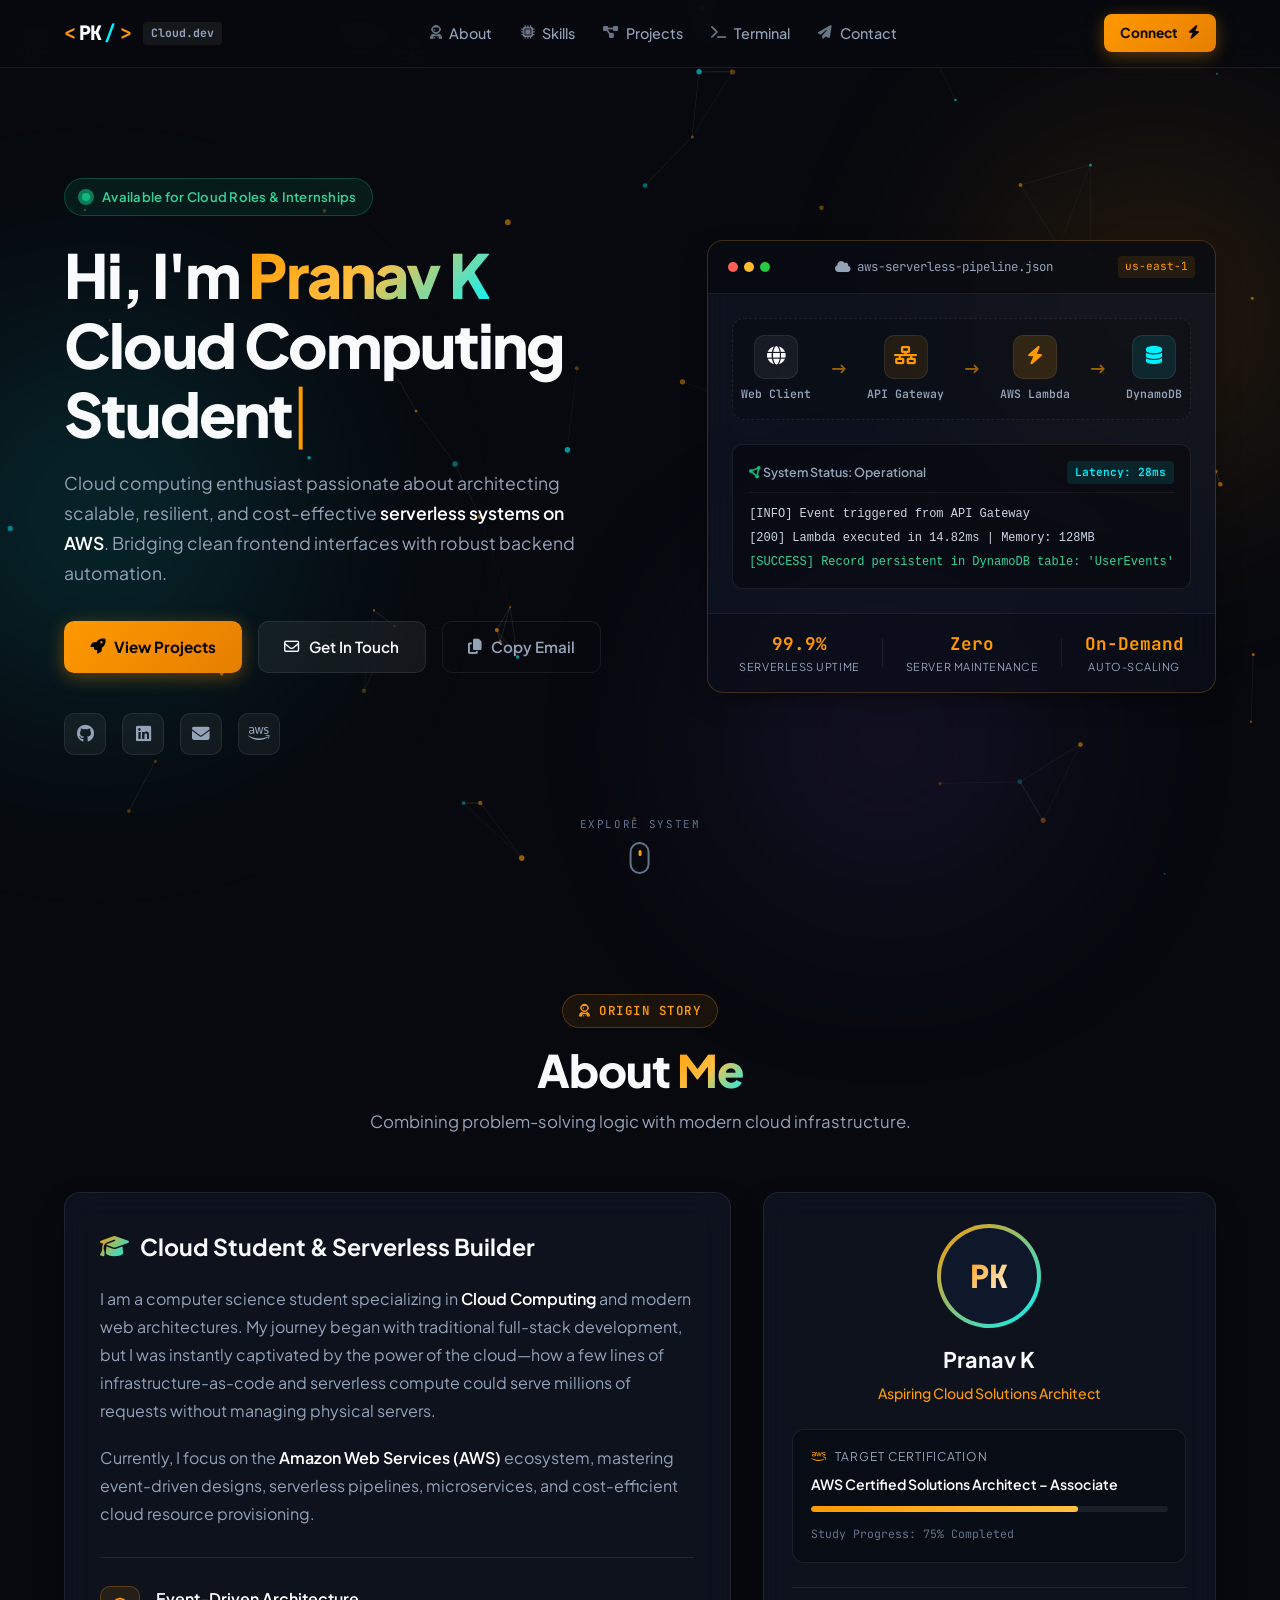
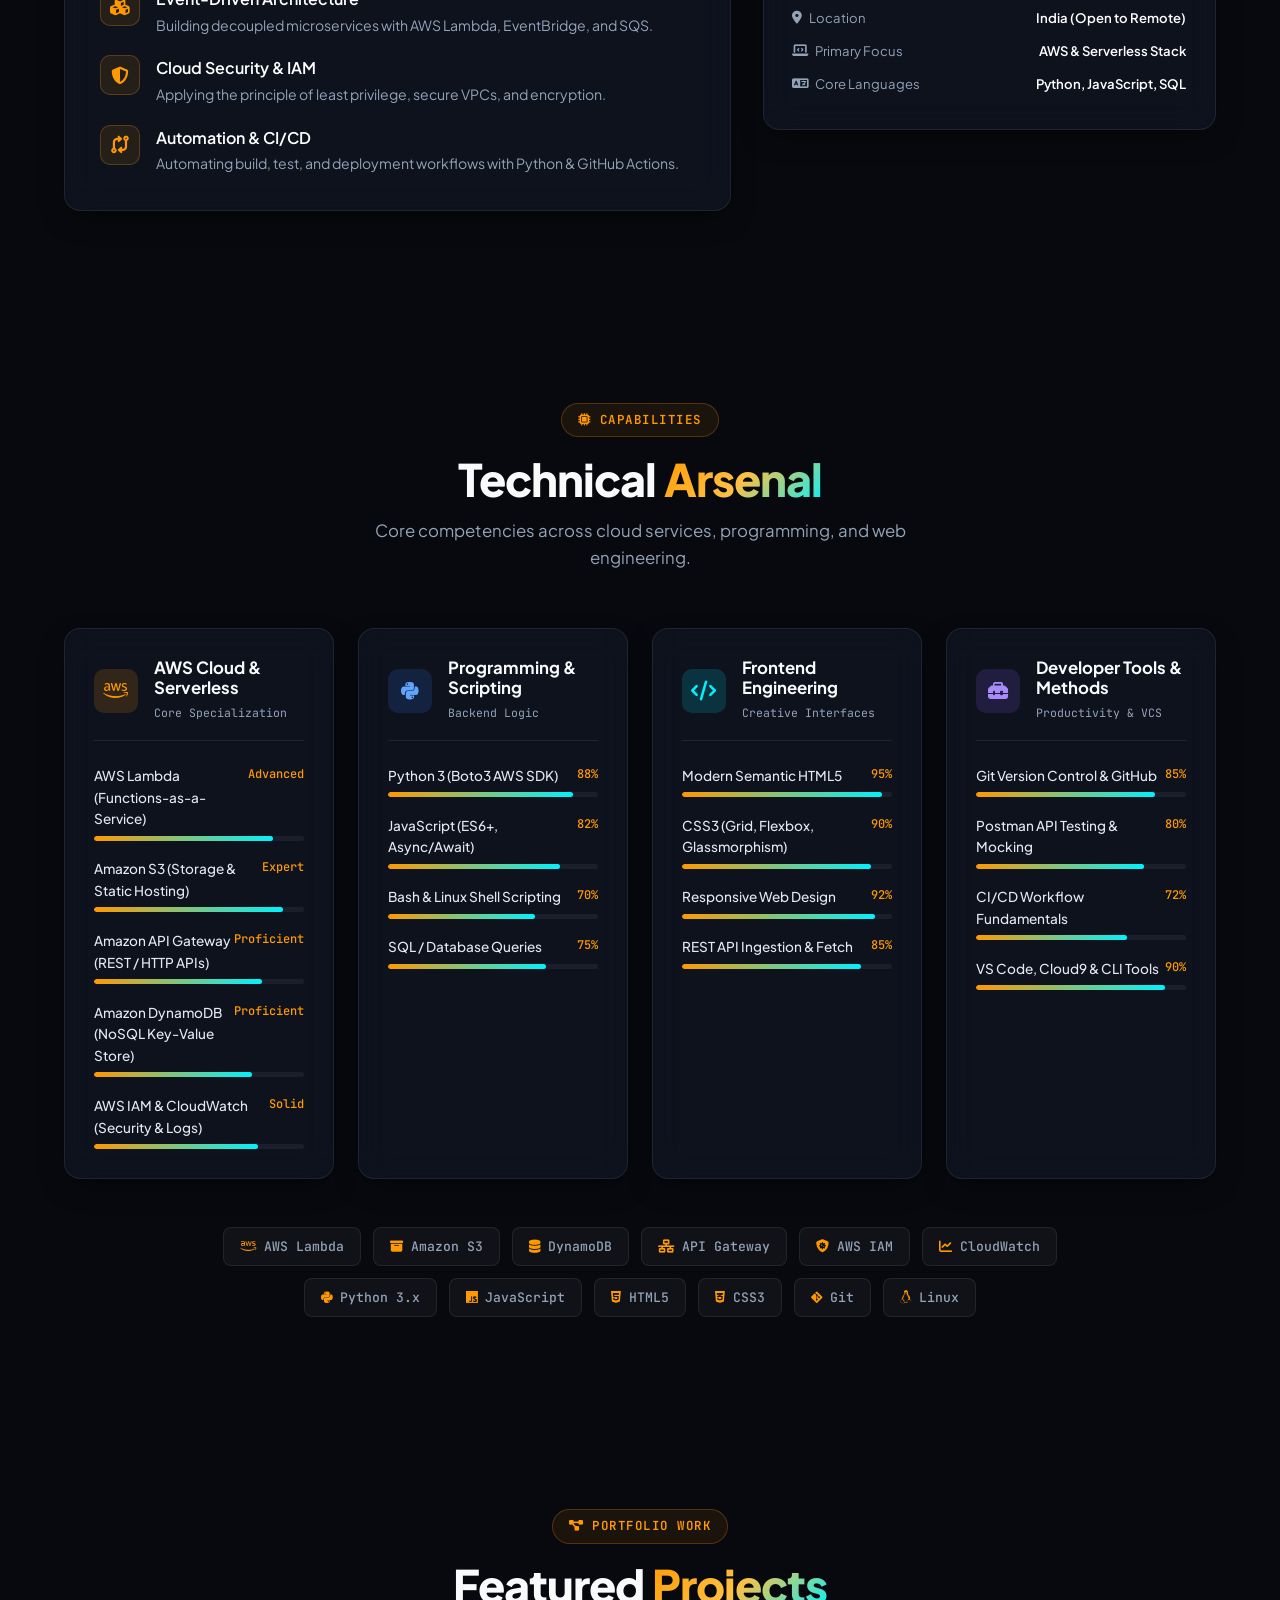
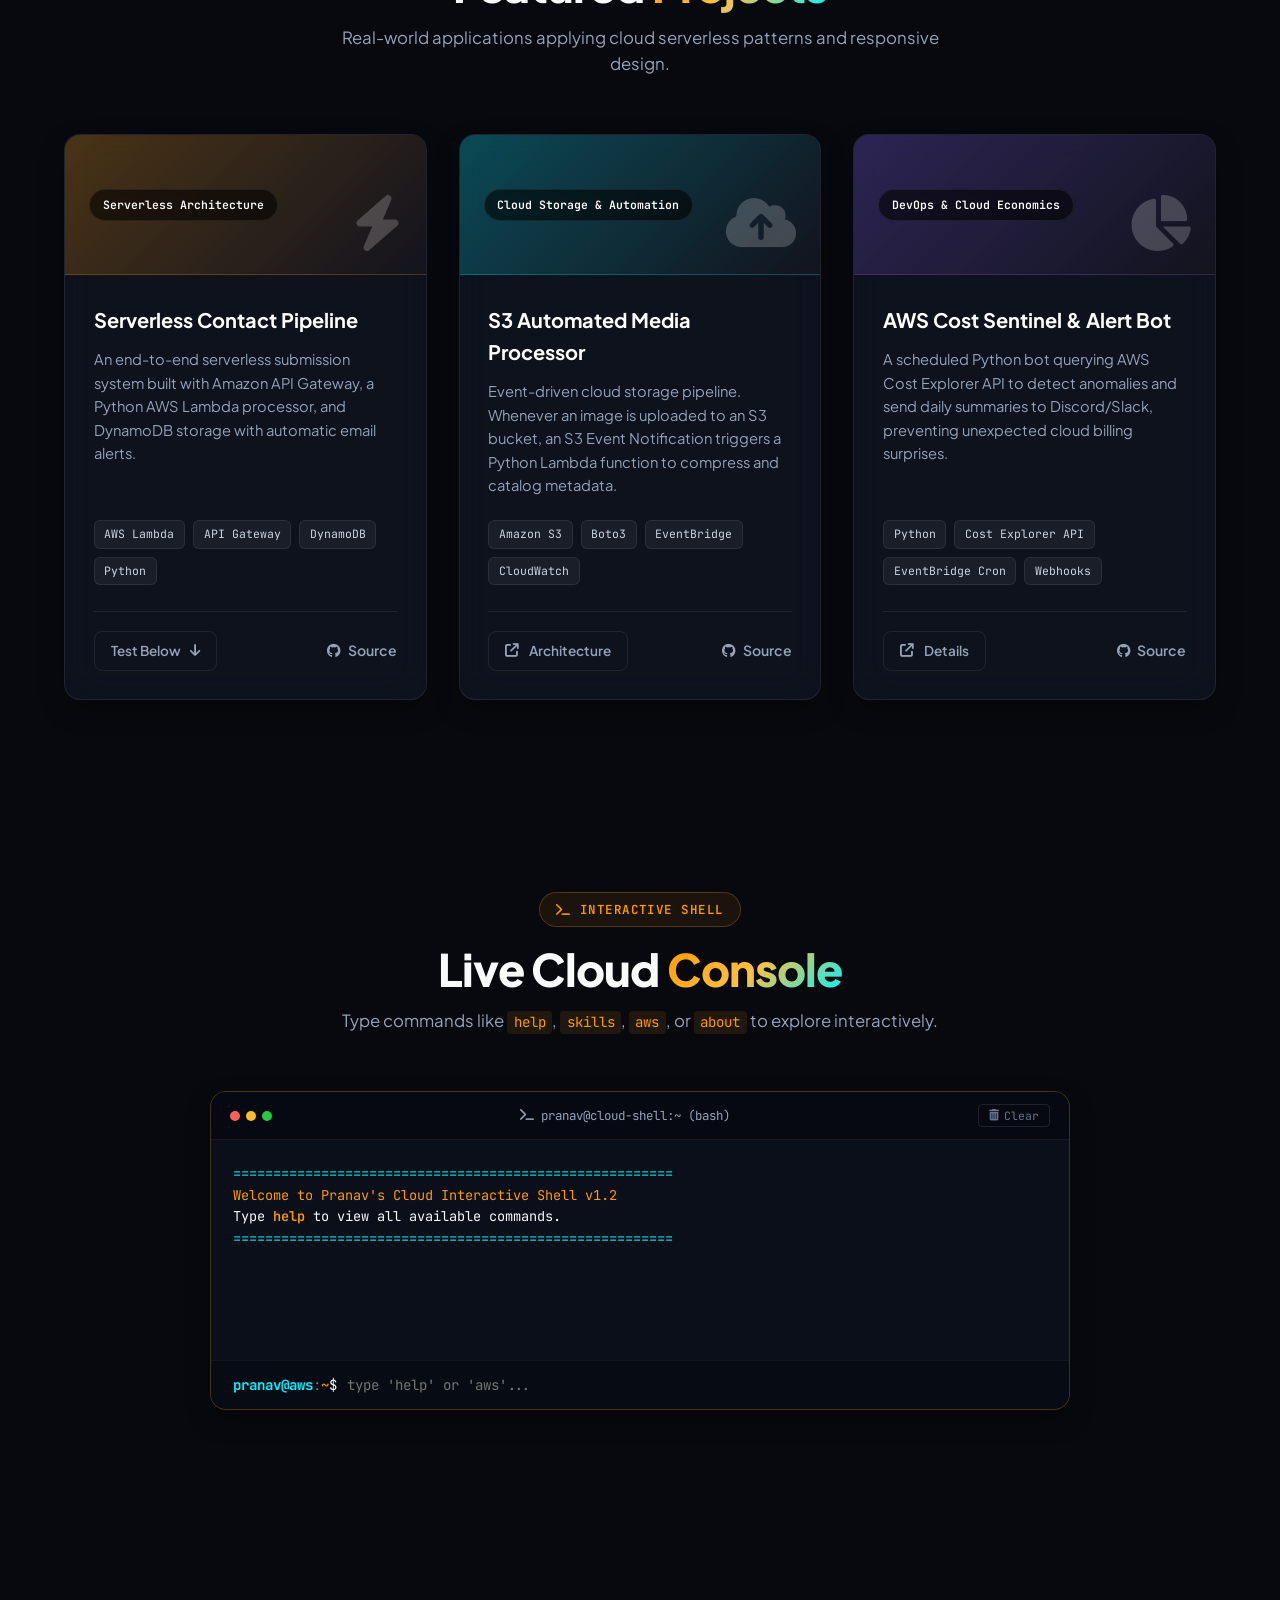
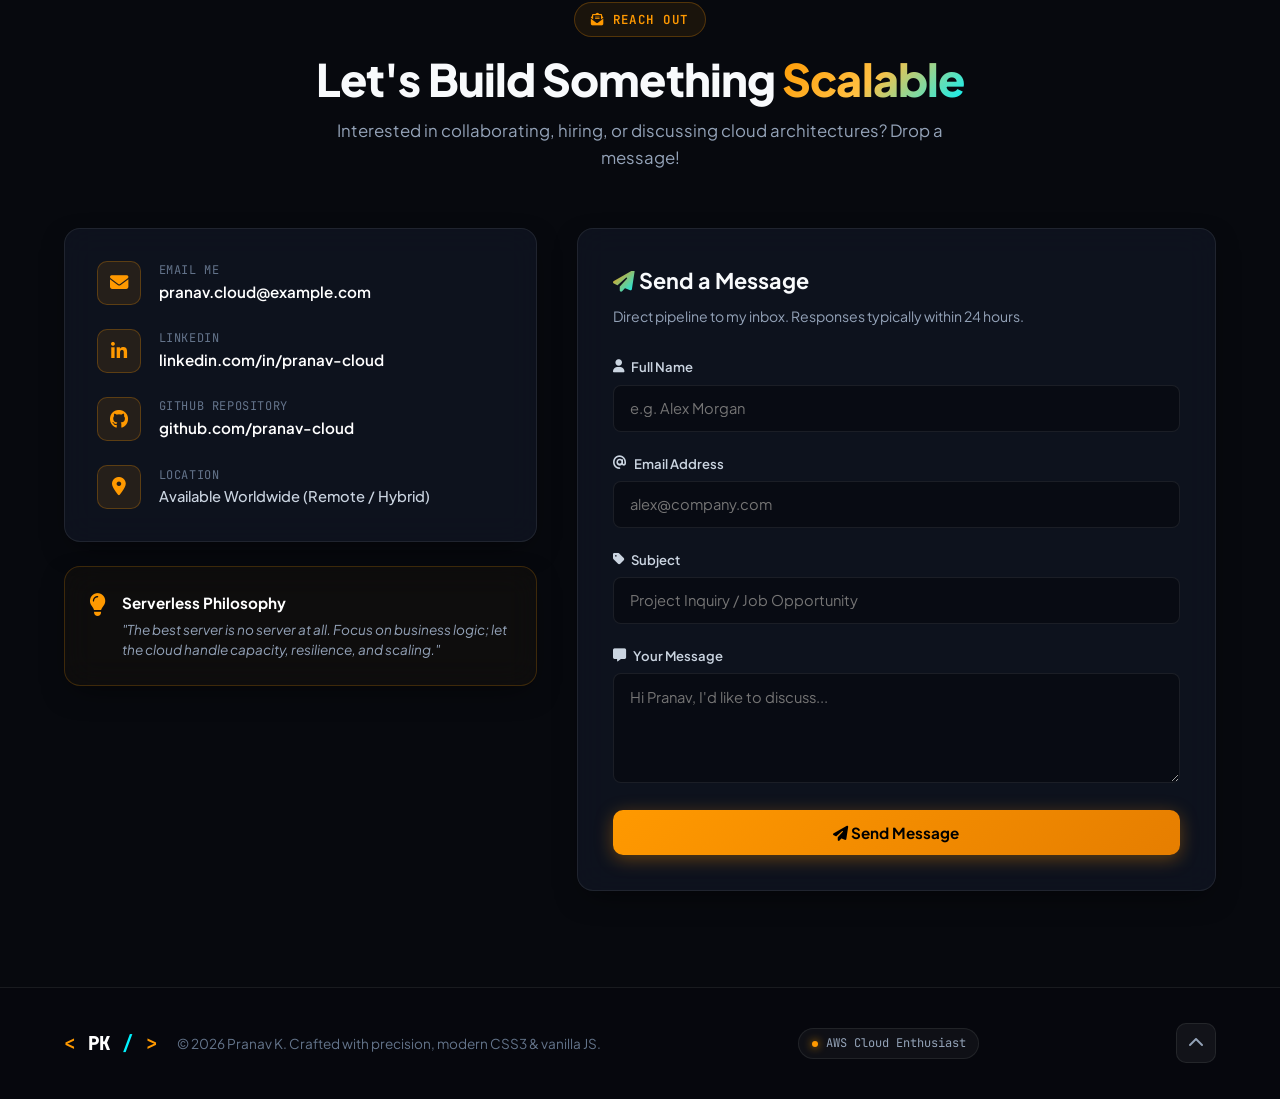
==== index.html @ 1cd4355e "Add initial portfolio frontend" ====
<!DOCTYPE html>
<html lang="en">
<head>
  <meta charset="UTF-8">
  <meta name="viewport" content="width=device-width, initial-scale=1.0">
  <title>Pranav K | Cloud & Serverless Portfolio</title>
  <meta name="description" content="Portfolio of Pranav K - Cloud Computing Student, AWS Learner, and Serverless Developer.">
  
  <!-- Google Fonts -->
  <link rel="preconnect" href="https://fonts.googleapis.com">
  <link rel="preconnect" href="https://fonts.gstatic.com" crossorigin>
  <link href="https://fonts.googleapis.com/css2?family=Plus+Jakarta+Sans:wght@300;400;500;600;700;800&family=JetBrains+Mono:wght@400;500;700&display=swap" rel="stylesheet">
  
  <!-- Font Awesome / Icons -->
  <link rel="stylesheet" href="https://cdnjs.cloudflare.com/ajax/libs/font-awesome/6.5.1/css/all.min.css">
  
  <!-- Custom Stylesheet -->
  <link rel="stylesheet" href="style.css">
</head>
<body>
  <!-- Interactive Particle / Cloud Mesh Canvas -->
  <canvas id="bg-canvas"></canvas>

  <!-- Ambient Glow Background Blobs -->
  <div class="glow-orb orb-1"></div>
  <div class="glow-orb orb-2"></div>
  <div class="glow-orb orb-3"></div>

  <!-- Navigation Bar -->
  <nav class="navbar" id="navbar">
    <div class="nav-container">
      <a href="#home" class="nav-brand">
        <span class="brand-bracket">&lt;</span>
        <span class="brand-name">PK</span>
        <span class="brand-slash">/</span>
        <span class="brand-bracket">&gt;</span>
        <span class="brand-role">Cloud.dev</span>
      </a>

      <div class="nav-menu" id="navMenu">
        <a href="#about" class="nav-link"><i class="fa-solid fa-user-astronaut"></i> About</a>
        <a href="#skills" class="nav-link"><i class="fa-solid fa-microchip"></i> Skills</a>
        <a href="#projects" class="nav-link"><i class="fa-solid fa-diagram-project"></i> Projects</a>
        <a href="#terminal" class="nav-link"><i class="fa-solid fa-terminal"></i> Terminal</a>
        <a href="#contact" class="nav-link"><i class="fa-solid fa-paper-plane"></i> Contact</a>
      </div>

      <div class="nav-actions">
        <a href="#contact" class="btn btn-primary btn-sm">
          <span>Connect</span>
          <i class="fa-solid fa-bolt"></i>
        </a>
        <button class="nav-toggle" id="navToggle" aria-label="Toggle navigation">
          <span></span>
          <span></span>
          <span></span>
        </button>
      </div>
    </div>
  </nav>

  <!-- Main Content Wrapper -->
  <main>
    <!-- HERO SECTION -->
    <section class="hero-section" id="home">
      <div class="container hero-container">
        <div class="hero-content">
          <!-- Availability Badge -->
          <div class="badge-pill">
            <span class="beacon">
              <span class="beacon-wave"></span>
              <span class="beacon-core"></span>
            </span>
            <span class="badge-text">Available for Cloud Roles &amp; Internships</span>
          </div>

          <!-- Headline -->
          <h1 class="hero-title">
            Hi, I'm <span class="text-gradient">Pranav K</span><br>
            <span class="typing-text" id="typingText"></span><span class="cursor">|</span>
          </h1>

          <p class="hero-description">
            Cloud computing enthusiast passionate about architecting scalable, resilient, and cost-effective 
            <strong>serverless systems on AWS</strong>. Bridging clean frontend interfaces with robust backend automation.
          </p>

          <!-- Action Buttons -->
          <div class="hero-cta-group">
            <a href="#projects" class="btn btn-primary">
              <i class="fa-solid fa-rocket"></i>
              <span>View Projects</span>
            </a>
            <a href="#contact" class="btn btn-secondary">
              <i class="fa-regular fa-envelope"></i>
              <span>Get In Touch</span>
            </a>
            <button class="btn btn-outline" id="copyEmailBtn" data-email="pranav.cloud@example.com">
              <i class="fa-solid fa-copy"></i>
              <span class="btn-copy-label">Copy Email</span>
            </button>
          </div>

          <!-- Social Links -->
          <div class="social-links">
            <a href="https://github.com" target="_blank" rel="noopener noreferrer" class="social-icon" aria-label="GitHub">
              <i class="fa-brands fa-github"></i>
            </a>
            <a href="https://linkedin.com" target="_blank" rel="noopener noreferrer" class="social-icon" aria-label="LinkedIn">
              <i class="fa-brands fa-linkedin"></i>
            </a>
            <a href="mailto:pranav.cloud@example.com" class="social-icon" aria-label="Email">
              <i class="fa-solid fa-envelope"></i>
            </a>
            <a href="https://aws.amazon.com" target="_blank" rel="noopener noreferrer" class="social-icon" aria-label="AWS Community">
              <i class="fa-brands fa-aws"></i>
            </a>
          </div>
        </div>

        <!-- Hero Architecture Card / Interactive Widget -->
        <div class="hero-visual">
          <div class="glass-card architecture-card">
            <div class="card-header">
              <div class="window-controls">
                <span class="dot dot-red"></span>
                <span class="dot dot-yellow"></span>
                <span class="dot dot-green"></span>
              </div>
              <span class="card-title"><i class="fa-solid fa-cloud"></i> aws-serverless-pipeline.json</span>
              <span class="region-tag">us-east-1</span>
            </div>

            <div class="card-body">
              <div class="arch-flow">
                <div class="arch-node" data-tooltip="User Browser / Client">
                  <div class="node-icon"><i class="fa-solid fa-globe"></i></div>
                  <span class="node-label">Web Client</span>
                </div>
                <div class="arch-arrow"><i class="fa-solid fa-arrow-right-long"></i></div>
                <div class="arch-node" data-tooltip="Amazon API Gateway (REST endpoint)">
                  <div class="node-icon aws-color"><i class="fa-solid fa-network-wired"></i></div>
                  <span class="node-label">API Gateway</span>
                </div>
                <div class="arch-arrow"><i class="fa-solid fa-arrow-right-long"></i></div>
                <div class="arch-node" data-tooltip="AWS Lambda (Python 3.12 Runtime)">
                  <div class="node-icon lambda-color"><i class="fa-solid fa-bolt"></i></div>
                  <span class="node-label">AWS Lambda</span>
                </div>
                <div class="arch-arrow"><i class="fa-solid fa-arrow-right-long"></i></div>
                <div class="arch-node" data-tooltip="Amazon DynamoDB (NoSQL Data Store)">
                  <div class="node-icon db-color"><i class="fa-solid fa-database"></i></div>
                  <span class="node-label">DynamoDB</span>
                </div>
              </div>

              <!-- Live Telemetry Stream -->
              <div class="telemetry-box">
                <div class="telemetry-header">
                  <span><i class="fa-solid fa-circle-nodes text-green"></i> System Status: Operational</span>
                  <span class="latency-pill">Latency: 28ms</span>
                </div>
                <div class="code-stream" id="codeStream">
                  <code>[INFO] Event triggered from API Gateway</code>
                  <code>[200] Lambda executed in 14.82ms | Memory: 128MB</code>
                  <code>[SUCCESS] Record persistent in DynamoDB table: 'UserEvents'</code>
                </div>
              </div>
            </div>

            <!-- Metric stats row -->
            <div class="card-footer-stats">
              <div class="stat-item">
                <span class="stat-number">99.9%</span>
                <span class="stat-label">Serverless Uptime</span>
              </div>
              <div class="stat-divider"></div>
              <div class="stat-item">
                <span class="stat-number">Zero</span>
                <span class="stat-label">Server Maintenance</span>
              </div>
              <div class="stat-divider"></div>
              <div class="stat-item">
                <span class="stat-number">On-Demand</span>
                <span class="stat-label">Auto-Scaling</span>
              </div>
            </div>
          </div>
        </div>
      </div>

      <!-- Scroll Indicator -->
      <a href="#about" class="scroll-down-indicator" aria-label="Scroll down">
        <span>EXPLORE SYSTEM</span>
        <div class="mouse-icon">
          <div class="mouse-wheel"></div>
        </div>
      </a>
    </section>

    <!-- ABOUT SECTION -->
    <section class="section about-section" id="about">
      <div class="container">
        <div class="section-header">
          <span class="section-tag"><i class="fa-solid fa-user-astronaut"></i> Origin Story</span>
          <h2 class="section-title">About <span class="text-gradient">Me</span></h2>
          <p class="section-subtitle">Combining problem-solving logic with modern cloud infrastructure.</p>
        </div>

        <div class="about-grid">
          <!-- Text Story -->
          <div class="glass-card about-card">
            <h3 class="about-heading">
              <i class="fa-solid fa-graduation-cap text-gradient-accent"></i>
              Cloud Student &amp; Serverless Builder
            </h3>
            <p class="about-text">
              I am a computer science student specializing in <strong>Cloud Computing</strong> and modern web architectures. 
              My journey began with traditional full-stack development, but I was instantly captivated by the power of the cloud—how a few lines of infrastructure-as-code and serverless compute could serve millions of requests without managing physical servers.
            </p>
            <p class="about-text">
              Currently, I focus on the <strong>Amazon Web Services (AWS)</strong> ecosystem, mastering event-driven designs, serverless pipelines, microservices, and cost-efficient cloud resource provisioning.
            </p>

            <div class="about-highlights">
              <div class="highlight-item">
                <div class="highlight-icon"><i class="fa-solid fa-cubes"></i></div>
                <div>
                  <h4>Event-Driven Architecture</h4>
                  <p>Building decoupled microservices with AWS Lambda, EventBridge, and SQS.</p>
                </div>
              </div>
              <div class="highlight-item">
                <div class="highlight-icon"><i class="fa-solid fa-shield-halved"></i></div>
                <div>
                  <h4>Cloud Security &amp; IAM</h4>
                  <p>Applying the principle of least privilege, secure VPCs, and encryption.</p>
                </div>
              </div>
              <div class="highlight-item">
                <div class="highlight-icon"><i class="fa-solid fa-code-compare"></i></div>
                <div>
                  <h4>Automation &amp; CI/CD</h4>
                  <p>Automating build, test, and deployment workflows with Python &amp; GitHub Actions.</p>
                </div>
              </div>
            </div>
          </div>

          <!-- Visual Profile / Highlights Box -->
          <div class="about-meta-column">
            <div class="glass-card profile-badge-card">
              <div class="avatar-container">
                <div class="avatar-ring"></div>
                <div class="avatar-inner">
                  <span class="avatar-initials">PK</span>
                </div>
              </div>
              <h3 class="profile-name">Pranav K</h3>
              <p class="profile-role">Aspiring Cloud Solutions Architect</p>

              <div class="cert-focus-box">
                <div class="cert-header">
                  <i class="fa-brands fa-aws aws-gold"></i>
                  <span>Target Certification</span>
                </div>
                <p class="cert-title">AWS Certified Solutions Architect – Associate</p>
                <div class="progress-bar-container">
                  <div class="progress-bar" style="width: 75%;"></div>
                </div>
                <span class="progress-meta">Study Progress: 75% Completed</span>
              </div>

              <div class="quick-facts">
                <div class="fact-row">
                  <span class="fact-label"><i class="fa-solid fa-location-dot"></i> Location</span>
                  <span class="fact-val">India (Open to Remote)</span>
                </div>
                <div class="fact-row">
                  <span class="fact-label"><i class="fa-solid fa-laptop-code"></i> Primary Focus</span>
                  <span class="fact-val">AWS &amp; Serverless Stack</span>
                </div>
                <div class="fact-row">
                  <span class="fact-label"><i class="fa-solid fa-language"></i> Core Languages</span>
                  <span class="fact-val">Python, JavaScript, SQL</span>
                </div>
              </div>
            </div>
          </div>
        </div>
      </div>
    </section>

    <!-- SKILLS SECTION -->
    <section class="section skills-section" id="skills">
      <div class="container">
        <div class="section-header">
          <span class="section-tag"><i class="fa-solid fa-microchip"></i> Capabilities</span>
          <h2 class="section-title">Technical <span class="text-gradient">Arsenal</span></h2>
          <p class="section-subtitle">Core competencies across cloud services, programming, and web engineering.</p>
        </div>

        <div class="skills-category-grid">
          <!-- Skill Category 1: AWS & Cloud -->
          <div class="glass-card skill-cat-card">
            <div class="cat-header">
              <div class="cat-icon aws-glow"><i class="fa-brands fa-aws"></i></div>
              <div>
                <h3>AWS Cloud &amp; Serverless</h3>
                <span class="cat-count">Core Specialization</span>
              </div>
            </div>
            <ul class="skill-items-list">
              <li>
                <div class="skill-info">
                  <span>AWS Lambda (Functions-as-a-Service)</span>
                  <span class="skill-pct">Advanced</span>
                </div>
                <div class="bar-bg"><div class="bar-fill" style="width: 85%;"></div></div>
              </li>
              <li>
                <div class="skill-info">
                  <span>Amazon S3 (Storage &amp; Static Hosting)</span>
                  <span class="skill-pct">Expert</span>
                </div>
                <div class="bar-bg"><div class="bar-fill" style="width: 90%;"></div></div>
              </li>
              <li>
                <div class="skill-info">
                  <span>Amazon API Gateway (REST / HTTP APIs)</span>
                  <span class="skill-pct">Proficient</span>
                </div>
                <div class="bar-bg"><div class="bar-fill" style="width: 80%;"></div></div>
              </li>
              <li>
                <div class="skill-info">
                  <span>Amazon DynamoDB (NoSQL Key-Value Store)</span>
                  <span class="skill-pct">Proficient</span>
                </div>
                <div class="bar-bg"><div class="bar-fill" style="width: 75%;"></div></div>
              </li>
              <li>
                <div class="skill-info">
                  <span>AWS IAM &amp; CloudWatch (Security &amp; Logs)</span>
                  <span class="skill-pct">Solid</span>
                </div>
                <div class="bar-bg"><div class="bar-fill" style="width: 78%;"></div></div>
              </li>
            </ul>
          </div>

          <!-- Skill Category 2: Programming & Scripting -->
          <div class="glass-card skill-cat-card">
            <div class="cat-header">
              <div class="cat-icon python-glow"><i class="fa-brands fa-python"></i></div>
              <div>
                <h3>Programming &amp; Scripting</h3>
                <span class="cat-count">Backend Logic</span>
              </div>
            </div>
            <ul class="skill-items-list">
              <li>
                <div class="skill-info">
                  <span>Python 3 (Boto3 AWS SDK)</span>
                  <span class="skill-pct">88%</span>
                </div>
                <div class="bar-bg"><div class="bar-fill" style="width: 88%;"></div></div>
              </li>
              <li>
                <div class="skill-info">
                  <span>JavaScript (ES6+, Async/Await)</span>
                  <span class="skill-pct">82%</span>
                </div>
                <div class="bar-bg"><div class="bar-fill" style="width: 82%;"></div></div>
              </li>
              <li>
                <div class="skill-info">
                  <span>Bash &amp; Linux Shell Scripting</span>
                  <span class="skill-pct">70%</span>
                </div>
                <div class="bar-bg"><div class="bar-fill" style="width: 70%;"></div></div>
              </li>
              <li>
                <div class="skill-info">
                  <span>SQL / Database Queries</span>
                  <span class="skill-pct">75%</span>
                </div>
                <div class="bar-bg"><div class="bar-fill" style="width: 75%;"></div></div>
              </li>
            </ul>
          </div>

          <!-- Skill Category 3: Frontend & Web UI -->
          <div class="glass-card skill-cat-card">
            <div class="cat-header">
              <div class="cat-icon web-glow"><i class="fa-solid fa-code"></i></div>
              <div>
                <h3>Frontend Engineering</h3>
                <span class="cat-count">Creative Interfaces</span>
              </div>
            </div>
            <ul class="skill-items-list">
              <li>
                <div class="skill-info">
                  <span>Modern Semantic HTML5</span>
                  <span class="skill-pct">95%</span>
                </div>
                <div class="bar-bg"><div class="bar-fill" style="width: 95%;"></div></div>
              </li>
              <li>
                <div class="skill-info">
                  <span>CSS3 (Grid, Flexbox, Glassmorphism)</span>
                  <span class="skill-pct">90%</span>
                </div>
                <div class="bar-bg"><div class="bar-fill" style="width: 90%;"></div></div>
              </li>
              <li>
                <div class="skill-info">
                  <span>Responsive Web Design</span>
                  <span class="skill-pct">92%</span>
                </div>
                <div class="bar-bg"><div class="bar-fill" style="width: 92%;"></div></div>
              </li>
              <li>
                <div class="skill-info">
                  <span>REST API Ingestion &amp; Fetch</span>
                  <span class="skill-pct">85%</span>
                </div>
                <div class="bar-bg"><div class="bar-fill" style="width: 85%;"></div></div>
              </li>
            </ul>
          </div>

          <!-- Skill Category 4: Tools & DevOps -->
          <div class="glass-card skill-cat-card">
            <div class="cat-header">
              <div class="cat-icon devops-glow"><i class="fa-solid fa-toolbox"></i></div>
              <div>
                <h3>Developer Tools &amp; Methods</h3>
                <span class="cat-count">Productivity &amp; VCS</span>
              </div>
            </div>
            <ul class="skill-items-list">
              <li>
                <div class="skill-info">
                  <span>Git Version Control &amp; GitHub</span>
                  <span class="skill-pct">85%</span>
                </div>
                <div class="bar-bg"><div class="bar-fill" style="width: 85%;"></div></div>
              </li>
              <li>
                <div class="skill-info">
                  <span>Postman API Testing &amp; Mocking</span>
                  <span class="skill-pct">80%</span>
                </div>
                <div class="bar-bg"><div class="bar-fill" style="width: 80%;"></div></div>
              </li>
              <li>
                <div class="skill-info">
                  <span>CI/CD Workflow Fundamentals</span>
                  <span class="skill-pct">72%</span>
                </div>
                <div class="bar-bg"><div class="bar-fill" style="width: 72%;"></div></div>
              </li>
              <li>
                <div class="skill-info">
                  <span>VS Code, Cloud9 &amp; CLI Tools</span>
                  <span class="skill-pct">90%</span>
                </div>
                <div class="bar-bg"><div class="bar-fill" style="width: 90%;"></div></div>
              </li>
            </ul>
          </div>
        </div>

        <!-- Tech Badges Cloud -->
        <div class="tech-pill-cloud">
          <span class="tech-badge"><i class="fa-brands fa-aws"></i> AWS Lambda</span>
          <span class="tech-badge"><i class="fa-solid fa-box-archive"></i> Amazon S3</span>
          <span class="tech-badge"><i class="fa-solid fa-database"></i> DynamoDB</span>
          <span class="tech-badge"><i class="fa-solid fa-network-wired"></i> API Gateway</span>
          <span class="tech-badge"><i class="fa-solid fa-shield-virus"></i> AWS IAM</span>
          <span class="tech-badge"><i class="fa-solid fa-chart-line"></i> CloudWatch</span>
          <span class="tech-badge"><i class="fa-brands fa-python"></i> Python 3.x</span>
          <span class="tech-badge"><i class="fa-brands fa-js"></i> JavaScript</span>
          <span class="tech-badge"><i class="fa-brands fa-html5"></i> HTML5</span>
          <span class="tech-badge"><i class="fa-brands fa-css3-alt"></i> CSS3</span>
          <span class="tech-badge"><i class="fa-brands fa-git-alt"></i> Git</span>
          <span class="tech-badge"><i class="fa-brands fa-linux"></i> Linux</span>
        </div>
      </div>
    </section>

    <!-- PROJECTS SECTION -->
    <section class="section projects-section" id="projects">
      <div class="container">
        <div class="section-header">
          <span class="section-tag"><i class="fa-solid fa-diagram-project"></i> Portfolio Work</span>
          <h2 class="section-title">Featured <span class="text-gradient">Projects</span></h2>
          <p class="section-subtitle">Real-world applications applying cloud serverless patterns and responsive design.</p>
        </div>

        <div class="projects-grid">
          <!-- Project 1 -->
          <article class="glass-card project-card">
            <div class="project-banner project-banner-aws">
              <div class="project-tag-pill">Serverless Architecture</div>
              <div class="banner-icon"><i class="fa-solid fa-bolt"></i></div>
            </div>
            <div class="project-content">
              <h3 class="project-title">Serverless Contact Pipeline</h3>
              <p class="project-desc">
                An end-to-end serverless submission system built with Amazon API Gateway, a Python AWS Lambda processor, and DynamoDB storage with automatic email alerts.
              </p>
              <div class="project-tech-tags">
                <span>AWS Lambda</span>
                <span>API Gateway</span>
                <span>DynamoDB</span>
                <span>Python</span>
              </div>
              <div class="project-actions">
                <a href="#contact" class="btn btn-sm btn-outline">Test Below <i class="fa-solid fa-arrow-down"></i></a>
                <a href="https://github.com" target="_blank" rel="noopener noreferrer" class="project-link" aria-label="GitHub Repo">
                  <i class="fa-brands fa-github"></i> Source
                </a>
              </div>
            </div>
          </article>

          <!-- Project 2 -->
          <article class="glass-card project-card">
            <div class="project-banner project-banner-s3">
              <div class="project-tag-pill">Cloud Storage &amp; Automation</div>
              <div class="banner-icon"><i class="fa-solid fa-cloud-arrow-up"></i></div>
            </div>
            <div class="project-content">
              <h3 class="project-title">S3 Automated Media Processor</h3>
              <p class="project-desc">
                Event-driven cloud storage pipeline. Whenever an image is uploaded to an S3 bucket, an S3 Event Notification triggers a Python Lambda function to compress and catalog metadata.
              </p>
              <div class="project-tech-tags">
                <span>Amazon S3</span>
                <span>Boto3</span>
                <span>EventBridge</span>
                <span>CloudWatch</span>
              </div>
              <div class="project-actions">
                <a href="https://github.com" target="_blank" rel="noopener noreferrer" class="btn btn-sm btn-outline">
                  <i class="fa-solid fa-external-link"></i> Architecture
                </a>
                <a href="https://github.com" target="_blank" rel="noopener noreferrer" class="project-link" aria-label="GitHub Repo">
                  <i class="fa-brands fa-github"></i> Source
                </a>
              </div>
            </div>
          </article>

          <!-- Project 3 -->
          <article class="glass-card project-card">
            <div class="project-banner project-banner-python">
              <div class="project-tag-pill">DevOps &amp; Cloud Economics</div>
              <div class="banner-icon"><i class="fa-solid fa-chart-pie"></i></div>
            </div>
            <div class="project-content">
              <h3 class="project-title">AWS Cost Sentinel &amp; Alert Bot</h3>
              <p class="project-desc">
                A scheduled Python bot querying AWS Cost Explorer API to detect anomalies and send daily summaries to Discord/Slack, preventing unexpected cloud billing surprises.
              </p>
              <div class="project-tech-tags">
                <span>Python</span>
                <span>Cost Explorer API</span>
                <span>EventBridge Cron</span>
                <span>Webhooks</span>
              </div>
              <div class="project-actions">
                <a href="https://github.com" target="_blank" rel="noopener noreferrer" class="btn btn-sm btn-outline">
                  <i class="fa-solid fa-external-link"></i> Details
                </a>
                <a href="https://github.com" target="_blank" rel="noopener noreferrer" class="project-link" aria-label="GitHub Repo">
                  <i class="fa-brands fa-github"></i> Source
                </a>
              </div>
            </div>
          </article>
        </div>
      </div>
    </section>

    <!-- INTERACTIVE TERMINAL PLAYGROUND -->
    <section class="section terminal-section" id="terminal">
      <div class="container">
        <div class="section-header">
          <span class="section-tag"><i class="fa-solid fa-terminal"></i> Interactive Shell</span>
          <h2 class="section-title">Live Cloud <span class="text-gradient">Console</span></h2>
          <p class="section-subtitle">Type commands like <code class="inline-code">help</code>, <code class="inline-code">skills</code>, <code class="inline-code">aws</code>, or <code class="inline-code">about</code> to explore interactively.</p>
        </div>

        <div class="terminal-wrapper glass-card">
          <div class="terminal-bar">
            <div class="window-controls">
              <span class="dot dot-red"></span>
              <span class="dot dot-yellow"></span>
              <span class="dot dot-green"></span>
            </div>
            <div class="terminal-title">
              <i class="fa-solid fa-terminal"></i> pranav@cloud-shell:~ (bash)
            </div>
            <div class="terminal-actions">
              <button class="terminal-btn" id="clearTerminalBtn" title="Clear console">
                <i class="fa-solid fa-trash-can"></i> Clear
              </button>
            </div>
          </div>

          <div class="terminal-body" id="terminalOutput">
            <div class="term-line welcome-line">
              <span class="text-cyan">=======================================================</span><br>
              <span class="text-amber">Welcome to Pranav's Cloud Interactive Shell v1.2</span><br>
              Type <span class="term-highlight">help</span> to view all available commands.<br>
              <span class="text-cyan">=======================================================</span>
            </div>
          </div>

          <div class="terminal-input-row">
            <span class="prompt-user">pranav@aws</span><span class="prompt-sep">:</span><span class="prompt-path">~</span><span class="prompt-char">$</span>
            <input type="text" id="terminalInput" class="terminal-input" placeholder="type 'help' or 'aws'..." autocomplete="off" spellcheck="false">
          </div>
        </div>
      </div>
    </section>

    <!-- CONTACT SECTION -->
    <section class="section contact-section" id="contact">
      <div class="container">
        <div class="section-header">
          <span class="section-tag"><i class="fa-solid fa-envelope-open-text"></i> Reach Out</span>
          <h2 class="section-title">Let's Build Something <span class="text-gradient">Scalable</span></h2>
          <p class="section-subtitle">Interested in collaborating, hiring, or discussing cloud architectures? Drop a message!</p>
        </div>

        <div class="contact-grid">
          <!-- Contact Details / Info Cards -->
          <div class="contact-info-col">
            <div class="glass-card contact-card">
              <div class="contact-item">
                <div class="contact-item-icon"><i class="fa-solid fa-envelope"></i></div>
                <div class="contact-item-text">
                  <span class="contact-label">Email Me</span>
                  <a href="mailto:pranav.cloud@example.com" class="contact-link">pranav.cloud@example.com</a>
                </div>
              </div>

              <div class="contact-item">
                <div class="contact-item-icon"><i class="fa-brands fa-linkedin-in"></i></div>
                <div class="contact-item-text">
                  <span class="contact-label">LinkedIn</span>
                  <a href="https://linkedin.com" target="_blank" rel="noopener noreferrer" class="contact-link">linkedin.com/in/pranav-cloud</a>
                </div>
              </div>

              <div class="contact-item">
                <div class="contact-item-icon"><i class="fa-brands fa-github"></i></div>
                <div class="contact-item-text">
                  <span class="contact-label">GitHub Repository</span>
                  <a href="https://github.com" target="_blank" rel="noopener noreferrer" class="contact-link">github.com/pranav-cloud</a>
                </div>
              </div>

              <div class="contact-item">
                <div class="contact-item-icon"><i class="fa-solid fa-location-dot"></i></div>
                <div class="contact-item-text">
                  <span class="contact-label">Location</span>
                  <span class="contact-val">Available Worldwide (Remote / Hybrid)</span>
                </div>
              </div>
            </div>

            <!-- AWS Cloud Tip Card -->
            <div class="glass-card tip-card">
              <i class="fa-solid fa-lightbulb text-amber tip-icon"></i>
              <div>
                <h4>Serverless Philosophy</h4>
                <p>"The best server is no server at all. Focus on business logic; let the cloud handle capacity, resilience, and scaling."</p>
              </div>
            </div>
          </div>

          <!-- Modern Form Card -->
          <div class="glass-card contact-form-card">
            <div class="form-header">
              <h3><i class="fa-solid fa-paper-plane text-gradient-accent"></i> Send a Message</h3>
              <p>Direct pipeline to my inbox. Responses typically within 24 hours.</p>
            </div>

            <form id="contactForm" class="contact-form">
              <div class="form-group">
                <label for="name"><i class="fa-solid fa-user"></i> Full Name</label>
                <div class="input-wrapper">
                  <input type="text" id="name" name="name" placeholder="e.g. Alex Morgan" required>
                  <span class="input-focus-line"></span>
                </div>
              </div>

              <div class="form-group">
                <label for="email"><i class="fa-solid fa-at"></i> Email Address</label>
                <div class="input-wrapper">
                  <input type="email" id="email" name="email" placeholder="alex@company.com" required>
                  <span class="input-focus-line"></span>
                </div>
              </div>

              <div class="form-group">
                <label for="subject"><i class="fa-solid fa-tag"></i> Subject</label>
                <div class="input-wrapper">
                  <input type="text" id="subject" name="subject" placeholder="Project Inquiry / Job Opportunity" required>
                  <span class="input-focus-line"></span>
                </div>
              </div>

              <div class="form-group">
                <label for="message"><i class="fa-solid fa-message"></i> Your Message</label>
                <div class="input-wrapper">
                  <textarea id="message" name="message" rows="4" placeholder="Hi Pranav, I'd like to discuss..." required></textarea>
                  <span class="input-focus-line"></span>
                </div>
              </div>

              <button type="submit" class="btn btn-primary btn-block" id="submitBtn">
                <span class="btn-text">
                  <i class="fa-solid fa-paper-plane"></i> Send Message
                </span>
                <span class="btn-loader" style="display: none;">
                  <i class="fa-solid fa-spinner fa-spin"></i> Dispatching via Serverless...
                </span>
              </button>
            </form>

            <!-- Status Alert Box -->
            <div id="status" class="status-box" style="display: none;"></div>
          </div>
        </div>
      </div>
    </section>
  </main>

  <!-- FOOTER -->
  <footer class="footer">
    <div class="container footer-container">
      <div class="footer-left">
        <a href="#home" class="footer-brand">
          <span class="brand-bracket">&lt;</span>
          <span class="brand-name">PK</span>
          <span class="brand-slash">/</span>
          <span class="brand-bracket">&gt;</span>
        </a>
        <p>&copy; 2026 Pranav K. Crafted with precision, modern CSS3 &amp; vanilla JS.</p>
      </div>

      <div class="footer-center">
        <span class="badge-status-pill">
          <span class="dot-beacon-small"></span> AWS Cloud Enthusiast
        </span>
      </div>

      <div class="footer-right">
        <a href="#home" class="back-to-top" id="backToTop" aria-label="Back to top">
          <i class="fa-solid fa-chevron-up"></i>
        </a>
      </div>
    </div>
  </footer>

  <!-- Toast Notification Container -->
  <div id="toastNotification" class="toast-notification"></div>

  <!-- JavaScript -->
  <script src="script.js"></script>
</body>
</html>
---- style.css ----
/* ==========================================================================
   PRANAV K | CLOUD & SERVERLESS PORTFOLIO STYLES
   Aesthetic: Deep Obsidian Dark Mode, Frosted Glass, AWS Amber & Cyber Cyan
   ========================================================================== */

:root {
  /* Colors */
  --bg-deep: #07090e;
  --bg-surface: rgba(14, 20, 32, 0.75);
  --bg-surface-hover: rgba(22, 31, 50, 0.85);
  --bg-card: rgba(17, 24, 39, 0.65);
  --bg-terminal: #0b0f19;

  --border-subtle: rgba(255, 255, 255, 0.08);
  --border-accent: rgba(255, 153, 0, 0.35);
  --border-cyan: rgba(0, 242, 254, 0.35);

  --accent-aws: #ff9900;
  --accent-aws-glow: rgba(255, 153, 0, 0.4);
  --accent-cyan: #00f2fe;
  --accent-blue: #4facfe;
  --accent-purple: #8b5cf6;
  --accent-green: #10b981;
  --accent-red: #ef4444;

  --text-main: #f8fafc;
  --text-muted: #94a3b8;
  --text-dim: #64748b;

  /* Typography */
  --font-sans: 'Plus Jakarta Sans', -apple-system, BlinkMacSystemFont, sans-serif;
  --font-mono: 'JetBrains Mono', monospace;

  /* Transitions & Shadows */
  --transition-fast: 0.2s cubic-bezier(0.4, 0, 0.2, 1);
  --transition-smooth: 0.35s cubic-bezier(0.16, 1, 0.3, 1);
  --shadow-card: 0 10px 30px -10px rgba(0, 0, 0, 0.6);
  --shadow-glow: 0 0 25px rgba(255, 153, 0, 0.25);
}

/* Base Reset & Smooth Scroll */
*, *::before, *::after {
  margin: 0;
  padding: 0;
  box-sizing: border-box;
}

html {
  scroll-behavior: smooth;
  font-family: var(--font-sans);
  background-color: var(--bg-deep);
  color: var(--text-main);
  line-height: 1.6;
  overflow-x: hidden;
}

body {
  position: relative;
  background-color: var(--bg-deep);
  min-height: 100vh;
  overflow-x: hidden;
  -webkit-font-smoothing: antialiased;
}

/* Custom Scrollbar */
::-webkit-scrollbar {
  width: 8px;
}
::-webkit-scrollbar-track {
  background: var(--bg-deep);
}
::-webkit-scrollbar-thumb {
  background: #1e293b;
  border-radius: 4px;
}
::-webkit-scrollbar-thumb:hover {
  background: var(--accent-aws);
}

/* Selection */
::selection {
  background: var(--accent-aws);
  color: #000;
}

/* ==========================================================================
   BACKGROUND CANVAS & GLOW ORBS
   ========================================================================== */
#bg-canvas {
  position: fixed;
  top: 0;
  left: 0;
  width: 100vw;
  height: 100vh;
  z-index: 0;
  pointer-events: none;
}

.glow-orb {
  position: fixed;
  border-radius: 50%;
  filter: blur(120px);
  pointer-events: none;
  z-index: 0;
  opacity: 0.25;
  animation: floatOrb 18s ease-in-out infinite alternate;
}

.orb-1 {
  width: 450px;
  height: 450px;
  background: radial-gradient(circle, #ff9900, transparent 70%);
  top: 10%;
  right: -100px;
}

.orb-2 {
  width: 500px;
  height: 500px;
  background: radial-gradient(circle, #00f2fe, transparent 70%);
  bottom: 15%;
  left: -150px;
  animation-delay: -5s;
}

.orb-3 {
  width: 400px;
  height: 400px;
  background: radial-gradient(circle, #8b5cf6, transparent 70%);
  top: 60%;
  right: 15%;
  animation-delay: -9s;
}

@keyframes floatOrb {
  0% { transform: translate(0, 0) scale(1); }
  50% { transform: translate(40px, -60px) scale(1.1); }
  100% { transform: translate(-30px, 30px) scale(0.95); }
}

/* ==========================================================================
   REUSABLE UTILITIES & GLASSMORPHISM
   ========================================================================== */
.container {
  max-width: 1200px;
  margin: 0 auto;
  padding: 0 1.5rem;
  position: relative;
  z-index: 10;
}

.section {
  padding: 6rem 0;
  position: relative;
}

.glass-card {
  background: var(--bg-card);
  backdrop-filter: blur(16px);
  -webkit-backdrop-filter: blur(16px);
  border: 1px solid var(--border-subtle);
  border-radius: 16px;
  box-shadow: var(--shadow-card);
  transition: transform var(--transition-smooth), border-color var(--transition-smooth), box-shadow var(--transition-smooth);
}

.glass-card:hover {
  border-color: rgba(255, 255, 255, 0.16);
  transform: translateY(-3px);
}

.text-gradient {
  background: linear-gradient(135deg, #ff9900 0%, #ffc043 50%, #00f2fe 100%);
  -webkit-background-clip: text;
  -webkit-text-fill-color: transparent;
}

.text-gradient-accent {
  background: linear-gradient(135deg, var(--accent-aws), var(--accent-cyan));
  -webkit-background-clip: text;
  -webkit-text-fill-color: transparent;
}

.text-cyan { color: var(--accent-cyan); }
.text-amber { color: var(--accent-aws); }
.text-green { color: var(--accent-green); }

/* Section Header */
.section-header {
  text-align: center;
  margin-bottom: 3.5rem;
}

.section-tag {
  display: inline-flex;
  align-items: center;
  gap: 0.5rem;
  font-family: var(--font-mono);
  font-size: 0.78rem;
  font-weight: 600;
  text-transform: uppercase;
  letter-spacing: 0.12em;
  color: var(--accent-aws);
  background: rgba(255, 153, 0, 0.08);
  border: 1px solid rgba(255, 153, 0, 0.25);
  padding: 0.4rem 1rem;
  border-radius: 9999px;
  margin-bottom: 0.9rem;
}

.section-title {
  font-size: clamp(2rem, 4vw, 2.8rem);
  font-weight: 800;
  letter-spacing: -0.02em;
  line-height: 1.2;
  margin-bottom: 0.8rem;
}

.section-subtitle {
  font-size: 1.05rem;
  color: var(--text-muted);
  max-width: 620px;
  margin: 0 auto;
}

/* Buttons */
.btn {
  display: inline-flex;
  align-items: center;
  justify-content: center;
  gap: 0.6rem;
  padding: 0.8rem 1.6rem;
  font-size: 0.95rem;
  font-weight: 600;
  border-radius: 10px;
  text-decoration: none;
  cursor: pointer;
  transition: all var(--transition-smooth);
  border: none;
  outline: none;
  font-family: var(--font-sans);
}

.btn-primary {
  background: linear-gradient(135deg, #ff9900 0%, #e67e00 100%);
  color: #000;
  font-weight: 700;
  box-shadow: 0 4px 18px rgba(255, 153, 0, 0.35);
}

.btn-primary:hover {
  transform: translateY(-2px);
  box-shadow: 0 6px 24px rgba(255, 153, 0, 0.5);
  filter: brightness(1.08);
}

.btn-secondary {
  background: rgba(255, 255, 255, 0.06);
  border: 1px solid var(--border-subtle);
  color: var(--text-main);
  backdrop-filter: blur(10px);
}

.btn-secondary:hover {
  background: rgba(255, 255, 255, 0.12);
  border-color: rgba(255, 255, 255, 0.2);
  transform: translateY(-2px);
  color: #fff;
}

.btn-outline {
  background: transparent;
  border: 1px solid var(--border-subtle);
  color: var(--text-muted);
}

.btn-outline:hover {
  border-color: var(--accent-aws);
  color: var(--accent-aws);
  background: rgba(255, 153, 0, 0.05);
}

.btn-sm {
  padding: 0.5rem 1rem;
  font-size: 0.85rem;
  border-radius: 8px;
}

.btn-block {
  width: 100%;
}

/* ==========================================================================
   NAVIGATION BAR
   ========================================================================== */
.navbar {
  position: sticky;
  top: 0;
  width: 100%;
  z-index: 100;
  background: rgba(7, 9, 14, 0.8);
  backdrop-filter: blur(14px);
  -webkit-backdrop-filter: blur(14px);
  border-bottom: 1px solid var(--border-subtle);
  transition: all var(--transition-smooth);
}

.nav-container {
  max-width: 1200px;
  margin: 0 auto;
  padding: 0.9rem 1.5rem;
  display: flex;
  align-items: center;
  justify-content: space-between;
}

.nav-brand {
  display: flex;
  align-items: center;
  gap: 0.2rem;
  font-family: var(--font-mono);
  font-size: 1.25rem;
  font-weight: 700;
  text-decoration: none;
  color: #fff;
}

.brand-bracket { color: var(--accent-aws); }
.brand-name { color: #fff; letter-spacing: -0.05em; font-weight: 800; }
.brand-slash { color: var(--accent-cyan); }
.brand-role {
  margin-left: 0.5rem;
  font-size: 0.72rem;
  color: var(--text-muted);
  background: rgba(255, 255, 255, 0.06);
  padding: 0.15rem 0.5rem;
  border-radius: 4px;
}

.nav-menu {
  display: flex;
  align-items: center;
  gap: 1.8rem;
}

.nav-link {
  display: inline-flex;
  align-items: center;
  gap: 0.45rem;
  text-decoration: none;
  font-size: 0.9rem;
  font-weight: 500;
  color: var(--text-muted);
  transition: color var(--transition-fast);
}

.nav-link i {
  font-size: 0.85rem;
  opacity: 0.7;
}

.nav-link:hover,
.nav-link.active {
  color: var(--accent-aws);
}

.nav-link.active i {
  opacity: 1;
}

.nav-actions {
  display: flex;
  align-items: center;
  gap: 1rem;
}

.nav-toggle {
  display: none;
  flex-direction: column;
  justify-content: center;
  gap: 5px;
  background: none;
  border: none;
  cursor: pointer;
  padding: 6px;
}

.nav-toggle span {
  width: 22px;
  height: 2px;
  background: var(--text-main);
  border-radius: 2px;
  transition: 0.3s;
}

/* ==========================================================================
   HERO SECTION
   ========================================================================== */
.hero-section {
  min-height: calc(100vh - 70px);
  display: flex;
  flex-direction: column;
  justify-content: center;
  padding-top: 3rem;
  padding-bottom: 5rem;
  position: relative;
}

.hero-container {
  display: grid;
  grid-template-columns: 1.15fr 0.95fr;
  align-items: center;
  gap: 3.5rem;
}

.hero-content {
  display: flex;
  flex-direction: column;
  align-items: flex-start;
}

.badge-pill {
  display: inline-flex;
  align-items: center;
  gap: 0.7rem;
  background: rgba(16, 185, 129, 0.1);
  border: 1px solid rgba(16, 185, 129, 0.3);
  padding: 0.45rem 1rem;
  border-radius: 9999px;
  margin-bottom: 1.5rem;
}

.beacon {
  position: relative;
  width: 10px;
  height: 10px;
  display: flex;
  align-items: center;
  justify-content: center;
}

.beacon-core {
  width: 8px;
  height: 8px;
  background: var(--accent-green);
  border-radius: 50%;
  z-index: 2;
}

.beacon-wave {
  position: absolute;
  width: 16px;
  height: 16px;
  border-radius: 50%;
  background: var(--accent-green);
  opacity: 0.6;
  animation: pulseWave 1.8s infinite cubic-bezier(0.4, 0, 0.6, 1);
}

@keyframes pulseWave {
  0% { transform: scale(0.6); opacity: 0.8; }
  100% { transform: scale(2); opacity: 0; }
}

.badge-text {
  font-size: 0.82rem;
  font-weight: 600;
  color: #34d399;
  letter-spacing: 0.02em;
}

.hero-title {
  font-size: clamp(2.4rem, 4.8vw, 3.8rem);
  font-weight: 800;
  line-height: 1.15;
  letter-spacing: -0.03em;
  margin-bottom: 1.25rem;
}

.cursor {
  color: var(--accent-aws);
  animation: blinkCursor 0.9s infinite;
  font-weight: 300;
}

@keyframes blinkCursor {
  0%, 100% { opacity: 1; }
  50% { opacity: 0; }
}

.hero-description {
  font-size: 1.1rem;
  color: var(--text-muted);
  line-height: 1.7;
  max-width: 540px;
  margin-bottom: 2rem;
}

.hero-description strong {
  color: #fff;
  font-weight: 600;
}

.hero-cta-group {
  display: flex;
  flex-wrap: wrap;
  gap: 1rem;
  margin-bottom: 2.5rem;
}

.social-links {
  display: flex;
  align-items: center;
  gap: 1rem;
}

.social-icon {
  width: 42px;
  height: 42px;
  border-radius: 10px;
  background: rgba(255, 255, 255, 0.05);
  border: 1px solid var(--border-subtle);
  display: flex;
  align-items: center;
  justify-content: center;
  color: var(--text-muted);
  text-decoration: none;
  font-size: 1.1rem;
  transition: all var(--transition-fast);
}

.social-icon:hover {
  color: #fff;
  background: rgba(255, 153, 0, 0.15);
  border-color: var(--border-accent);
  transform: translateY(-3px);
}

/* Hero Architecture Card */
.architecture-card {
  border-color: rgba(255, 153, 0, 0.2);
  overflow: hidden;
}

.card-header {
  display: flex;
  align-items: center;
  justify-content: space-between;
  padding: 0.9rem 1.25rem;
  background: rgba(0, 0, 0, 0.4);
  border-bottom: 1px solid var(--border-subtle);
}

.window-controls {
  display: flex;
  align-items: center;
  gap: 6px;
}

.dot {
  width: 10px;
  height: 10px;
  border-radius: 50%;
}
.dot-red { background: #ff5f56; }
.dot-yellow { background: #ffbd2e; }
.dot-green { background: #27c93f; }

.card-title {
  font-family: var(--font-mono);
  font-size: 0.78rem;
  color: var(--text-muted);
  display: flex;
  align-items: center;
  gap: 0.4rem;
}

.region-tag {
  font-family: var(--font-mono);
  font-size: 0.7rem;
  color: var(--accent-aws);
  background: rgba(255, 153, 0, 0.1);
  padding: 0.15rem 0.45rem;
  border-radius: 4px;
}

.card-body {
  padding: 1.5rem;
}

/* Architecture Flow Nodes */
.arch-flow {
  display: flex;
  align-items: center;
  justify-content: space-between;
  gap: 0.5rem;
  margin-bottom: 1.5rem;
  padding: 1rem 0.5rem;
  background: rgba(0, 0, 0, 0.2);
  border-radius: 12px;
  border: 1px dashed rgba(255, 255, 255, 0.08);
}

.arch-node {
  display: flex;
  flex-direction: column;
  align-items: center;
  gap: 0.4rem;
  cursor: pointer;
  position: relative;
  transition: transform var(--transition-fast);
}

.arch-node:hover {
  transform: translateY(-3px);
}

.node-icon {
  width: 44px;
  height: 44px;
  border-radius: 10px;
  background: rgba(255, 255, 255, 0.06);
  border: 1px solid var(--border-subtle);
  display: flex;
  align-items: center;
  justify-content: center;
  font-size: 1.15rem;
  color: var(--text-main);
  transition: all var(--transition-fast);
}

.arch-node:hover .node-icon {
  border-color: var(--accent-aws);
  box-shadow: 0 0 15px rgba(255, 153, 0, 0.35);
}

.aws-color { color: #ff9900; background: rgba(255, 153, 0, 0.1); }
.lambda-color { color: #ff9900; background: rgba(255, 153, 0, 0.15); }
.db-color { color: #00f2fe; background: rgba(0, 242, 254, 0.1); }

.node-label {
  font-size: 0.72rem;
  font-weight: 600;
  color: var(--text-muted);
  font-family: var(--font-mono);
}

.arch-arrow {
  color: var(--accent-aws);
  font-size: 0.85rem;
  opacity: 0.6;
  animation: pulseArrow 2s infinite ease-in-out;
}

@keyframes pulseArrow {
  0%, 100% { opacity: 0.4; transform: translateX(0); }
  50% { opacity: 1; transform: translateX(3px); }
}

/* Telemetry Box */
.telemetry-box {
  background: rgba(0, 0, 0, 0.35);
  border: 1px solid var(--border-subtle);
  border-radius: 10px;
  padding: 1rem;
}

.telemetry-header {
  display: flex;
  align-items: center;
  justify-content: space-between;
  font-size: 0.78rem;
  font-weight: 600;
  color: var(--text-muted);
  margin-bottom: 0.75rem;
  border-bottom: 1px solid rgba(255, 255, 255, 0.05);
  padding-bottom: 0.5rem;
}

.latency-pill {
  font-family: var(--font-mono);
  font-size: 0.7rem;
  color: var(--accent-cyan);
  background: rgba(0, 242, 254, 0.1);
  padding: 0.15rem 0.5rem;
  border-radius: 4px;
}

.code-stream {
  display: flex;
  flex-direction: column;
  gap: 0.3rem;
  font-family: var(--font-mono);
  font-size: 0.75rem;
}

.code-stream code {
  color: #cbd5e1;
  white-space: nowrap;
  overflow: hidden;
  text-overflow: ellipsis;
}

.code-stream code:last-child {
  color: #34d399;
}

/* Card Footer Stats */
.card-footer-stats {
  display: flex;
  align-items: center;
  justify-content: space-around;
  padding: 1rem 1.25rem;
  background: rgba(0, 0, 0, 0.25);
  border-top: 1px solid var(--border-subtle);
}

.stat-item {
  display: flex;
  flex-direction: column;
  align-items: center;
}

.stat-number {
  font-size: 1.1rem;
  font-weight: 700;
  color: var(--accent-aws);
  font-family: var(--font-mono);
}

.stat-label {
  font-size: 0.68rem;
  color: var(--text-muted);
  text-transform: uppercase;
  letter-spacing: 0.05em;
}

.stat-divider {
  width: 1px;
  height: 28px;
  background: var(--border-subtle);
}

/* Scroll Down Prompt */
.scroll-down-indicator {
  position: absolute;
  bottom: 1.5rem;
  left: 50%;
  transform: translateX(-50%);
  display: flex;
  flex-direction: column;
  align-items: center;
  gap: 0.5rem;
  text-decoration: none;
  color: var(--text-dim);
  font-family: var(--font-mono);
  font-size: 0.68rem;
  letter-spacing: 0.15em;
  transition: color var(--transition-fast);
}

.scroll-down-indicator:hover {
  color: var(--accent-aws);
}

.mouse-icon {
  width: 20px;
  height: 32px;
  border: 2px solid var(--text-dim);
  border-radius: 12px;
  display: flex;
  justify-content: center;
  padding-top: 6px;
}

.mouse-wheel {
  width: 3px;
  height: 6px;
  background: var(--accent-aws);
  border-radius: 2px;
  animation: mouseScroll 1.8s infinite;
}

@keyframes mouseScroll {
  0% { transform: translateY(0); opacity: 1; }
  100% { transform: translateY(10px); opacity: 0; }
}

/* ==========================================================================
   ABOUT SECTION
   ========================================================================== */
.about-grid {
  display: grid;
  grid-template-columns: 1.25fr 0.85fr;
  gap: 2rem;
  align-items: start;
}

.about-card {
  padding: 2.2rem;
}

.about-heading {
  font-size: 1.45rem;
  font-weight: 700;
  margin-bottom: 1.2rem;
  display: flex;
  align-items: center;
  gap: 0.7rem;
}

.about-text {
  color: var(--text-muted);
  font-size: 1rem;
  line-height: 1.75;
  margin-bottom: 1.2rem;
}

.about-text strong {
  color: #fff;
  font-weight: 600;
}

.about-highlights {
  display: flex;
  flex-direction: column;
  gap: 1.2rem;
  margin-top: 1.8rem;
  padding-top: 1.8rem;
  border-top: 1px solid var(--border-subtle);
}

.highlight-item {
  display: flex;
  gap: 1rem;
  align-items: flex-start;
}

.highlight-icon {
  width: 40px;
  height: 40px;
  border-radius: 10px;
  background: rgba(255, 153, 0, 0.1);
  border: 1px solid rgba(255, 153, 0, 0.25);
  display: flex;
  align-items: center;
  justify-content: center;
  color: var(--accent-aws);
  flex-shrink: 0;
  font-size: 1.1rem;
}

.highlight-item h4 {
  font-size: 1rem;
  font-weight: 600;
  margin-bottom: 0.2rem;
  color: #fff;
}

.highlight-item p {
  font-size: 0.88rem;
  color: var(--text-muted);
  line-height: 1.5;
}

/* Profile Badge Card */
.profile-badge-card {
  padding: 2.2rem 1.8rem;
  text-align: center;
  display: flex;
  flex-direction: column;
  align-items: center;
}

.avatar-container {
  position: relative;
  width: 96px;
  height: 96px;
  margin-bottom: 1.2rem;
}

.avatar-ring {
  position: absolute;
  inset: -4px;
  border-radius: 50%;
  background: linear-gradient(135deg, #ff9900, #00f2fe);
  animation: rotateRing 6s linear infinite;
}

@keyframes rotateRing {
  100% { transform: rotate(360deg); }
}

.avatar-inner {
  position: relative;
  width: 100%;
  height: 100%;
  background: #0f172a;
  border-radius: 50%;
  display: flex;
  align-items: center;
  justify-content: center;
}

.avatar-initials {
  font-size: 2rem;
  font-weight: 800;
  font-family: var(--font-mono);
  background: linear-gradient(135deg, #ff9900, #fff);
  -webkit-background-clip: text;
  -webkit-text-fill-color: transparent;
}

.profile-name {
  font-size: 1.35rem;
  font-weight: 700;
  margin-bottom: 0.25rem;
}

.profile-role {
  font-size: 0.88rem;
  color: var(--accent-aws);
  font-weight: 500;
  margin-bottom: 1.5rem;
}

.cert-focus-box {
  width: 100%;
  background: rgba(0, 0, 0, 0.3);
  border: 1px solid var(--border-subtle);
  border-radius: 12px;
  padding: 1.1rem;
  margin-bottom: 1.5rem;
  text-align: left;
}

.cert-header {
  display: flex;
  align-items: center;
  gap: 0.5rem;
  font-size: 0.75rem;
  text-transform: uppercase;
  letter-spacing: 0.08em;
  color: var(--text-muted);
  margin-bottom: 0.4rem;
}

.aws-gold { color: #ff9900; }

.cert-title {
  font-size: 0.88rem;
  font-weight: 600;
  color: #fff;
  margin-bottom: 0.7rem;
}

.progress-bar-container {
  width: 100%;
  height: 6px;
  background: rgba(255, 255, 255, 0.08);
  border-radius: 4px;
  overflow: hidden;
  margin-bottom: 0.4rem;
}

.progress-bar {
  height: 100%;
  background: linear-gradient(90deg, #ff9900, #ffc043);
  border-radius: 4px;
}

.progress-meta {
  font-size: 0.72rem;
  color: var(--text-dim);
  font-family: var(--font-mono);
}

.quick-facts {
  width: 100%;
  display: flex;
  flex-direction: column;
  gap: 0.75rem;
  text-align: left;
  border-top: 1px solid var(--border-subtle);
  padding-top: 1.2rem;
}

.fact-row {
  display: flex;
  justify-content: space-between;
  align-items: center;
  font-size: 0.82rem;
}

.fact-label {
  color: var(--text-muted);
  display: flex;
  align-items: center;
  gap: 0.4rem;
}

.fact-val {
  font-weight: 600;
  color: #fff;
}

/* ==========================================================================
   SKILLS SECTION
   ========================================================================== */
.skills-category-grid {
  display: grid;
  grid-template-columns: repeat(auto-fit, minmax(270px, 1fr));
  gap: 1.5rem;
  margin-bottom: 3rem;
}

.skill-cat-card {
  padding: 1.8rem;
}

.cat-header {
  display: flex;
  align-items: center;
  gap: 1rem;
  margin-bottom: 1.5rem;
  padding-bottom: 1rem;
  border-bottom: 1px solid var(--border-subtle);
}

.cat-icon {
  width: 44px;
  height: 44px;
  border-radius: 10px;
  display: flex;
  align-items: center;
  justify-content: center;
  font-size: 1.25rem;
  flex-shrink: 0;
}

.aws-glow { background: rgba(255, 153, 0, 0.15); color: #ff9900; }
.python-glow { background: rgba(59, 130, 246, 0.15); color: #60a5fa; }
.web-glow { background: rgba(0, 242, 254, 0.15); color: #00f2fe; }
.devops-glow { background: rgba(139, 92, 246, 0.15); color: #a78bfa; }

.cat-header h3 {
  font-size: 1.05rem;
  font-weight: 700;
  line-height: 1.2;
}

.cat-count {
  font-size: 0.72rem;
  color: var(--text-muted);
  font-family: var(--font-mono);
}

.skill-items-list {
  list-style: none;
  display: flex;
  flex-direction: column;
  gap: 1.1rem;
}

.skill-info {
  display: flex;
  justify-content: space-between;
  font-size: 0.85rem;
  font-weight: 500;
  color: #e2e8f0;
  margin-bottom: 0.35rem;
}

.skill-pct {
  font-family: var(--font-mono);
  font-size: 0.75rem;
  color: var(--accent-aws);
}

.bar-bg {
  width: 100%;
  height: 5px;
  background: rgba(255, 255, 255, 0.06);
  border-radius: 4px;
  overflow: hidden;
}

.bar-fill {
  height: 100%;
  background: linear-gradient(90deg, var(--accent-aws), var(--accent-cyan));
  border-radius: 4px;
  transition: width 1s ease-in-out;
}

/* Tech Badges Cloud */
.tech-pill-cloud {
  display: flex;
  flex-wrap: wrap;
  justify-content: center;
  gap: 0.75rem;
  max-width: 900px;
  margin: 0 auto;
}

.tech-badge {
  display: inline-flex;
  align-items: center;
  gap: 0.5rem;
  background: rgba(255, 255, 255, 0.04);
  border: 1px solid var(--border-subtle);
  padding: 0.5rem 1rem;
  border-radius: 8px;
  font-size: 0.82rem;
  font-weight: 500;
  color: var(--text-muted);
  font-family: var(--font-mono);
  transition: all var(--transition-fast);
}

.tech-badge:hover {
  color: #fff;
  border-color: var(--accent-aws);
  background: rgba(255, 153, 0, 0.08);
  transform: translateY(-2px);
}

.tech-badge i {
  color: var(--accent-aws);
}

/* ==========================================================================
   PROJECTS SECTION
   ========================================================================== */
.projects-grid {
  display: grid;
  grid-template-columns: repeat(auto-fit, minmax(320px, 1fr));
  gap: 2rem;
}

.project-card {
  display: flex;
  flex-direction: column;
  overflow: hidden;
}

.project-banner {
  height: 140px;
  display: flex;
  align-items: center;
  justify-content: space-between;
  padding: 1.5rem;
  position: relative;
  overflow: hidden;
}

.project-banner-aws {
  background: linear-gradient(135deg, rgba(255, 153, 0, 0.25), rgba(20, 20, 30, 0.9));
  border-bottom: 1px solid rgba(255, 153, 0, 0.2);
}

.project-banner-s3 {
  background: linear-gradient(135deg, rgba(0, 242, 254, 0.25), rgba(20, 20, 30, 0.9));
  border-bottom: 1px solid rgba(0, 242, 254, 0.2);
}

.project-banner-python {
  background: linear-gradient(135deg, rgba(139, 92, 246, 0.25), rgba(20, 20, 30, 0.9));
  border-bottom: 1px solid rgba(139, 92, 246, 0.2);
}

.project-tag-pill {
  font-family: var(--font-mono);
  font-size: 0.72rem;
  font-weight: 600;
  background: rgba(0, 0, 0, 0.6);
  backdrop-filter: blur(8px);
  padding: 0.35rem 0.8rem;
  border-radius: 9999px;
  color: #fff;
  border: 1px solid var(--border-subtle);
  z-index: 2;
}

.banner-icon {
  font-size: 3.5rem;
  opacity: 0.2;
  position: absolute;
  right: 1.5rem;
  bottom: 0.5rem;
  color: #fff;
}

.project-content {
  padding: 1.8rem;
  display: flex;
  flex-direction: column;
  flex-grow: 1;
}

.project-title {
  font-size: 1.25rem;
  font-weight: 700;
  margin-bottom: 0.75rem;
  color: #fff;
}

.project-desc {
  font-size: 0.92rem;
  color: var(--text-muted);
  line-height: 1.6;
  margin-bottom: 1.4rem;
  flex-grow: 1;
}

.project-tech-tags {
  display: flex;
  flex-wrap: wrap;
  gap: 0.5rem;
  margin-bottom: 1.6rem;
}

.project-tech-tags span {
  font-family: var(--font-mono);
  font-size: 0.72rem;
  background: rgba(255, 255, 255, 0.05);
  border: 1px solid var(--border-subtle);
  color: #cbd5e1;
  padding: 0.25rem 0.6rem;
  border-radius: 6px;
}

.project-actions {
  display: flex;
  align-items: center;
  justify-content: space-between;
  padding-top: 1.2rem;
  border-top: 1px solid var(--border-subtle);
}

.project-link {
  display: inline-flex;
  align-items: center;
  gap: 0.4rem;
  color: var(--text-muted);
  text-decoration: none;
  font-size: 0.88rem;
  font-weight: 600;
  transition: color var(--transition-fast);
}

.project-link:hover {
  color: #fff;
}

/* ==========================================================================
   INTERACTIVE TERMINAL SECTION
   ========================================================================== */
.terminal-wrapper {
  max-width: 860px;
  margin: 0 auto;
  border-color: rgba(255, 153, 0, 0.25);
  overflow: hidden;
  background: var(--bg-terminal);
}

.terminal-bar {
  display: flex;
  align-items: center;
  justify-content: space-between;
  padding: 0.75rem 1.2rem;
  background: #060911;
  border-bottom: 1px solid rgba(255, 255, 255, 0.07);
}

.terminal-title {
  font-family: var(--font-mono);
  font-size: 0.78rem;
  color: var(--text-muted);
  display: flex;
  align-items: center;
  gap: 0.45rem;
}

.terminal-btn {
  background: transparent;
  border: 1px solid rgba(255, 255, 255, 0.1);
  color: var(--text-dim);
  font-family: var(--font-mono);
  font-size: 0.72rem;
  padding: 0.2rem 0.6rem;
  border-radius: 4px;
  cursor: pointer;
  display: flex;
  align-items: center;
  gap: 0.35rem;
  transition: all var(--transition-fast);
}

.terminal-btn:hover {
  color: #fff;
  border-color: var(--accent-aws);
}

.terminal-body {
  padding: 1.4rem;
  min-height: 220px;
  max-height: 380px;
  overflow-y: auto;
  font-family: var(--font-mono);
  font-size: 0.85rem;
  line-height: 1.6;
}

.term-line {
  margin-bottom: 0.6rem;
}

.term-cmd-echo {
  color: #94a3b8;
}

.term-cmd-echo .echo-text {
  color: #f8fafc;
  font-weight: 600;
}

.term-output {
  color: #cbd5e1;
  margin-top: 0.2rem;
}

.term-highlight {
  color: var(--accent-aws);
  font-weight: 600;
}

.terminal-input-row {
  display: flex;
  align-items: center;
  padding: 0.8rem 1.4rem;
  background: #070b14;
  border-top: 1px solid rgba(255, 255, 255, 0.05);
  font-family: var(--font-mono);
  font-size: 0.88rem;
}

.prompt-user { color: var(--accent-cyan); font-weight: 700; }
.prompt-sep { color: var(--text-dim); }
.prompt-path { color: var(--accent-aws); }
.prompt-char { color: #fff; margin-right: 0.6rem; }

.terminal-input {
  flex-grow: 1;
  background: transparent;
  border: none;
  outline: none;
  color: #fff;
  font-family: var(--font-mono);
  font-size: 0.88rem;
}

.inline-code {
  font-family: var(--font-mono);
  font-size: 0.88rem;
  background: rgba(255, 153, 0, 0.1);
  color: var(--accent-aws);
  padding: 0.15rem 0.4rem;
  border-radius: 4px;
}

/* ==========================================================================
   CONTACT SECTION
   ========================================================================== */
.contact-grid {
  display: grid;
  grid-template-columns: 0.85fr 1.15fr;
  gap: 2.5rem;
  align-items: start;
}

.contact-info-col {
  display: flex;
  flex-direction: column;
  gap: 1.5rem;
}

.contact-card {
  padding: 2rem;
  display: flex;
  flex-direction: column;
  gap: 1.5rem;
}

.contact-item {
  display: flex;
  align-items: center;
  gap: 1.1rem;
}

.contact-item-icon {
  width: 44px;
  height: 44px;
  border-radius: 10px;
  background: rgba(255, 153, 0, 0.1);
  border: 1px solid rgba(255, 153, 0, 0.25);
  display: flex;
  align-items: center;
  justify-content: center;
  color: var(--accent-aws);
  font-size: 1.15rem;
  flex-shrink: 0;
}

.contact-item-text {
  display: flex;
  flex-direction: column;
}

.contact-label {
  font-size: 0.75rem;
  color: var(--text-dim);
  text-transform: uppercase;
  letter-spacing: 0.05em;
  font-family: var(--font-mono);
}

.contact-link {
  font-size: 0.95rem;
  font-weight: 600;
  color: #fff;
  text-decoration: none;
  transition: color var(--transition-fast);
}

.contact-link:hover {
  color: var(--accent-aws);
}

.contact-val {
  font-size: 0.92rem;
  font-weight: 500;
  color: #cbd5e1;
}

.tip-card {
  padding: 1.5rem;
  display: flex;
  gap: 1rem;
  align-items: flex-start;
  border-color: rgba(255, 153, 0, 0.2);
  background: rgba(255, 153, 0, 0.03);
}

.tip-icon {
  font-size: 1.4rem;
  flex-shrink: 0;
  margin-top: 0.2rem;
}

.tip-card h4 {
  font-size: 0.95rem;
  font-weight: 700;
  margin-bottom: 0.3rem;
  color: #fff;
}

.tip-card p {
  font-size: 0.85rem;
  color: var(--text-muted);
  line-height: 1.5;
  font-style: italic;
}

/* Contact Form */
.contact-form-card {
  padding: 2.2rem;
}

.form-header {
  margin-bottom: 1.8rem;
}

.form-header h3 {
  font-size: 1.35rem;
  font-weight: 700;
  margin-bottom: 0.4rem;
}

.form-header p {
  font-size: 0.88rem;
  color: var(--text-muted);
}

.contact-form {
  display: flex;
  flex-direction: column;
  gap: 1.3rem;
}

.form-group {
  display: flex;
  flex-direction: column;
  gap: 0.45rem;
}

.form-group label {
  font-size: 0.82rem;
  font-weight: 600;
  color: #cbd5e1;
  display: flex;
  align-items: center;
  gap: 0.45rem;
}

.input-wrapper {
  position: relative;
}

.input-wrapper input,
.input-wrapper textarea {
  width: 100%;
  padding: 0.85rem 1rem;
  background: rgba(0, 0, 0, 0.35);
  border: 1px solid var(--border-subtle);
  border-radius: 8px;
  color: #fff;
  font-family: var(--font-sans);
  font-size: 0.92rem;
  outline: none;
  transition: all var(--transition-fast);
}

.input-wrapper textarea {
  resize: vertical;
  min-height: 110px;
}

.input-wrapper input:focus,
.input-wrapper textarea:focus {
  border-color: var(--accent-aws);
  background: rgba(0, 0, 0, 0.5);
  box-shadow: 0 0 15px rgba(255, 153, 0, 0.2);
}

.input-focus-line {
  position: absolute;
  bottom: 0;
  left: 50%;
  width: 0;
  height: 2px;
  background: linear-gradient(90deg, var(--accent-aws), var(--accent-cyan));
  transition: all 0.3s ease;
  transform: translateX(-50%);
}

.input-wrapper input:focus ~ .input-focus-line,
.input-wrapper textarea:focus ~ .input-focus-line {
  width: 100%;
}

/* Status Alert Box */
.status-box {
  margin-top: 1.5rem;
  padding: 1.1rem;
  border-radius: 10px;
  font-size: 0.88rem;
  line-height: 1.5;
  animation: fadeIn 0.4s ease;
}

.status-box.success {
  background: rgba(16, 185, 129, 0.12);
  border: 1px solid rgba(16, 185, 129, 0.35);
  color: #34d399;
}

.status-box.error {
  background: rgba(239, 68, 68, 0.12);
  border: 1px solid rgba(239, 68, 68, 0.35);
  color: #f87171;
}

.status-box strong {
  display: block;
  font-weight: 700;
  margin-bottom: 0.25rem;
}

.status-box .req-id {
  font-family: var(--font-mono);
  font-size: 0.72rem;
  opacity: 0.85;
  margin-top: 0.4rem;
  display: block;
}

@keyframes fadeIn {
  from { opacity: 0; transform: translateY(-6px); }
  to { opacity: 1; transform: translateY(0); }
}

/* ==========================================================================
   FOOTER
   ========================================================================== */
.footer {
  border-top: 1px solid var(--border-subtle);
  background: rgba(6, 8, 13, 0.85);
  padding: 2.2rem 0;
  position: relative;
  z-index: 10;
}

.footer-container {
  display: flex;
  align-items: center;
  justify-content: space-between;
  flex-wrap: wrap;
  gap: 1.5rem;
}

.footer-left {
  display: flex;
  align-items: center;
  gap: 1.2rem;
}

.footer-brand {
  font-family: var(--font-mono);
  font-size: 1.2rem;
  font-weight: 700;
  text-decoration: none;
  color: #fff;
}

.footer-left p {
  font-size: 0.85rem;
  color: var(--text-dim);
}

.badge-status-pill {
  display: inline-flex;
  align-items: center;
  gap: 0.5rem;
  font-size: 0.75rem;
  font-family: var(--font-mono);
  color: var(--text-muted);
  background: rgba(255, 255, 255, 0.04);
  padding: 0.3rem 0.8rem;
  border-radius: 9999px;
  border: 1px solid var(--border-subtle);
}

.dot-beacon-small {
  width: 6px;
  height: 6px;
  background: var(--accent-aws);
  border-radius: 50%;
  box-shadow: 0 0 8px var(--accent-aws);
}

.back-to-top {
  width: 40px;
  height: 40px;
  border-radius: 10px;
  background: rgba(255, 255, 255, 0.05);
  border: 1px solid var(--border-subtle);
  display: flex;
  align-items: center;
  justify-content: center;
  color: var(--text-muted);
  text-decoration: none;
  transition: all var(--transition-fast);
}

.back-to-top:hover {
  background: var(--accent-aws);
  color: #000;
  transform: translateY(-3px);
}

/* ==========================================================================
   TOAST NOTIFICATION
   ========================================================================== */
.toast-notification {
  position: fixed;
  bottom: 2rem;
  right: 2rem;
  background: rgba(15, 23, 42, 0.95);
  border: 1px solid var(--accent-aws);
  box-shadow: 0 10px 25px rgba(0, 0, 0, 0.6);
  backdrop-filter: blur(12px);
  color: #fff;
  padding: 0.8rem 1.4rem;
  border-radius: 8px;
  font-size: 0.88rem;
  font-weight: 600;
  z-index: 1000;
  transform: translateY(100px);
  opacity: 0;
  transition: all 0.35s cubic-bezier(0.16, 1, 0.3, 1);
  display: flex;
  align-items: center;
  gap: 0.6rem;
}

.toast-notification.show {
  transform: translateY(0);
  opacity: 1;
}

/* ==========================================================================
   RESPONSIVE DESIGN (MEDIA QUERIES)
   ========================================================================== */
@media (max-width: 992px) {
  .hero-container {
    grid-template-columns: 1fr;
    gap: 3rem;
  }
  
  .about-grid {
    grid-template-columns: 1fr;
  }

  .contact-grid {
    grid-template-columns: 1fr;
  }
}

@media (max-width: 768px) {
  .nav-menu {
    position: fixed;
    top: 70px;
    left: 0;
    width: 100%;
    background: rgba(7, 9, 14, 0.97);
    backdrop-filter: blur(20px);
    flex-direction: column;
    padding: 2rem;
    gap: 1.5rem;
    border-bottom: 1px solid var(--border-subtle);
    transform: translateY(-150%);
    transition: transform var(--transition-smooth);
    z-index: 99;
  }

  .nav-menu.open {
    transform: translateY(0);
  }

  .nav-toggle {
    display: flex;
  }

  .hero-title {
    font-size: 2.3rem;
  }

  .hero-cta-group {
    flex-direction: column;
    width: 100%;
  }

  .hero-cta-group .btn {
    width: 100%;
  }

  .footer-container {
    flex-direction: column;
    text-align: center;
    justify-content: center;
  }

  .footer-left {
    flex-direction: column;
    gap: 0.6rem;
  }
}
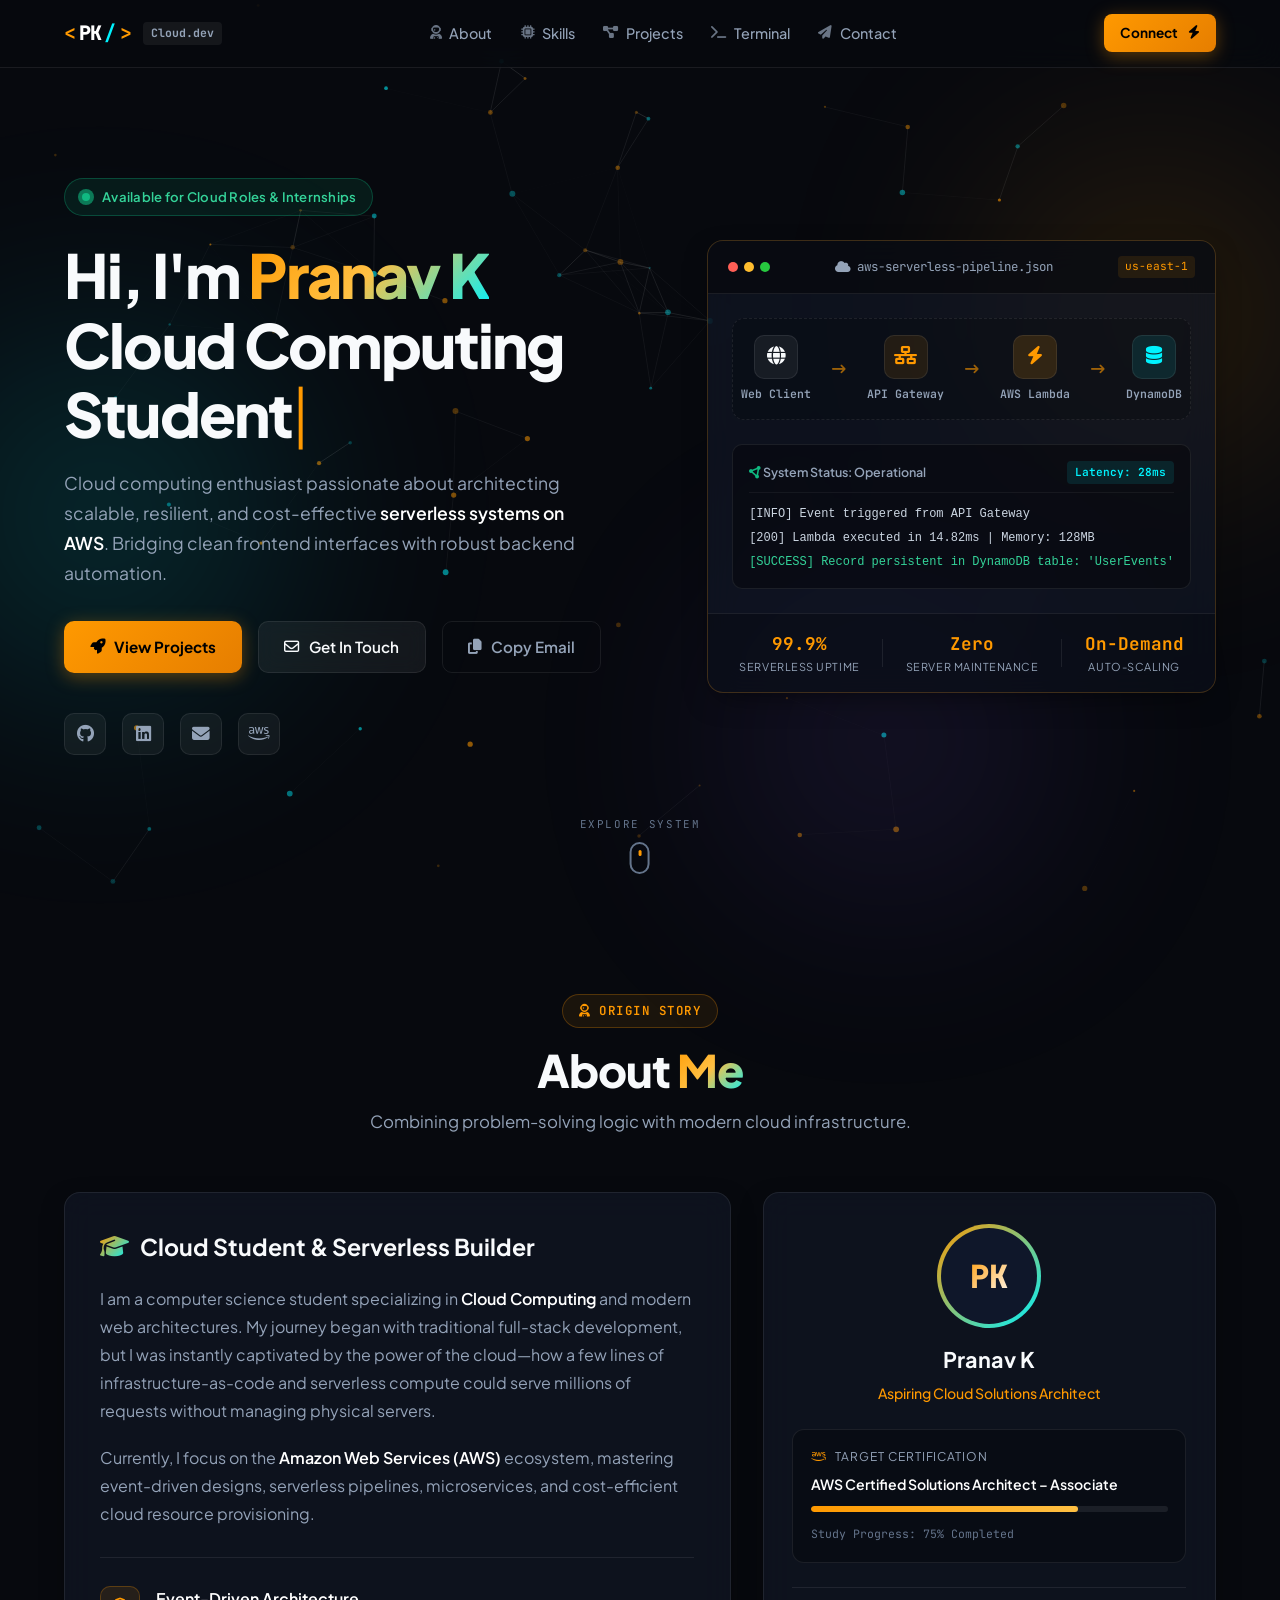
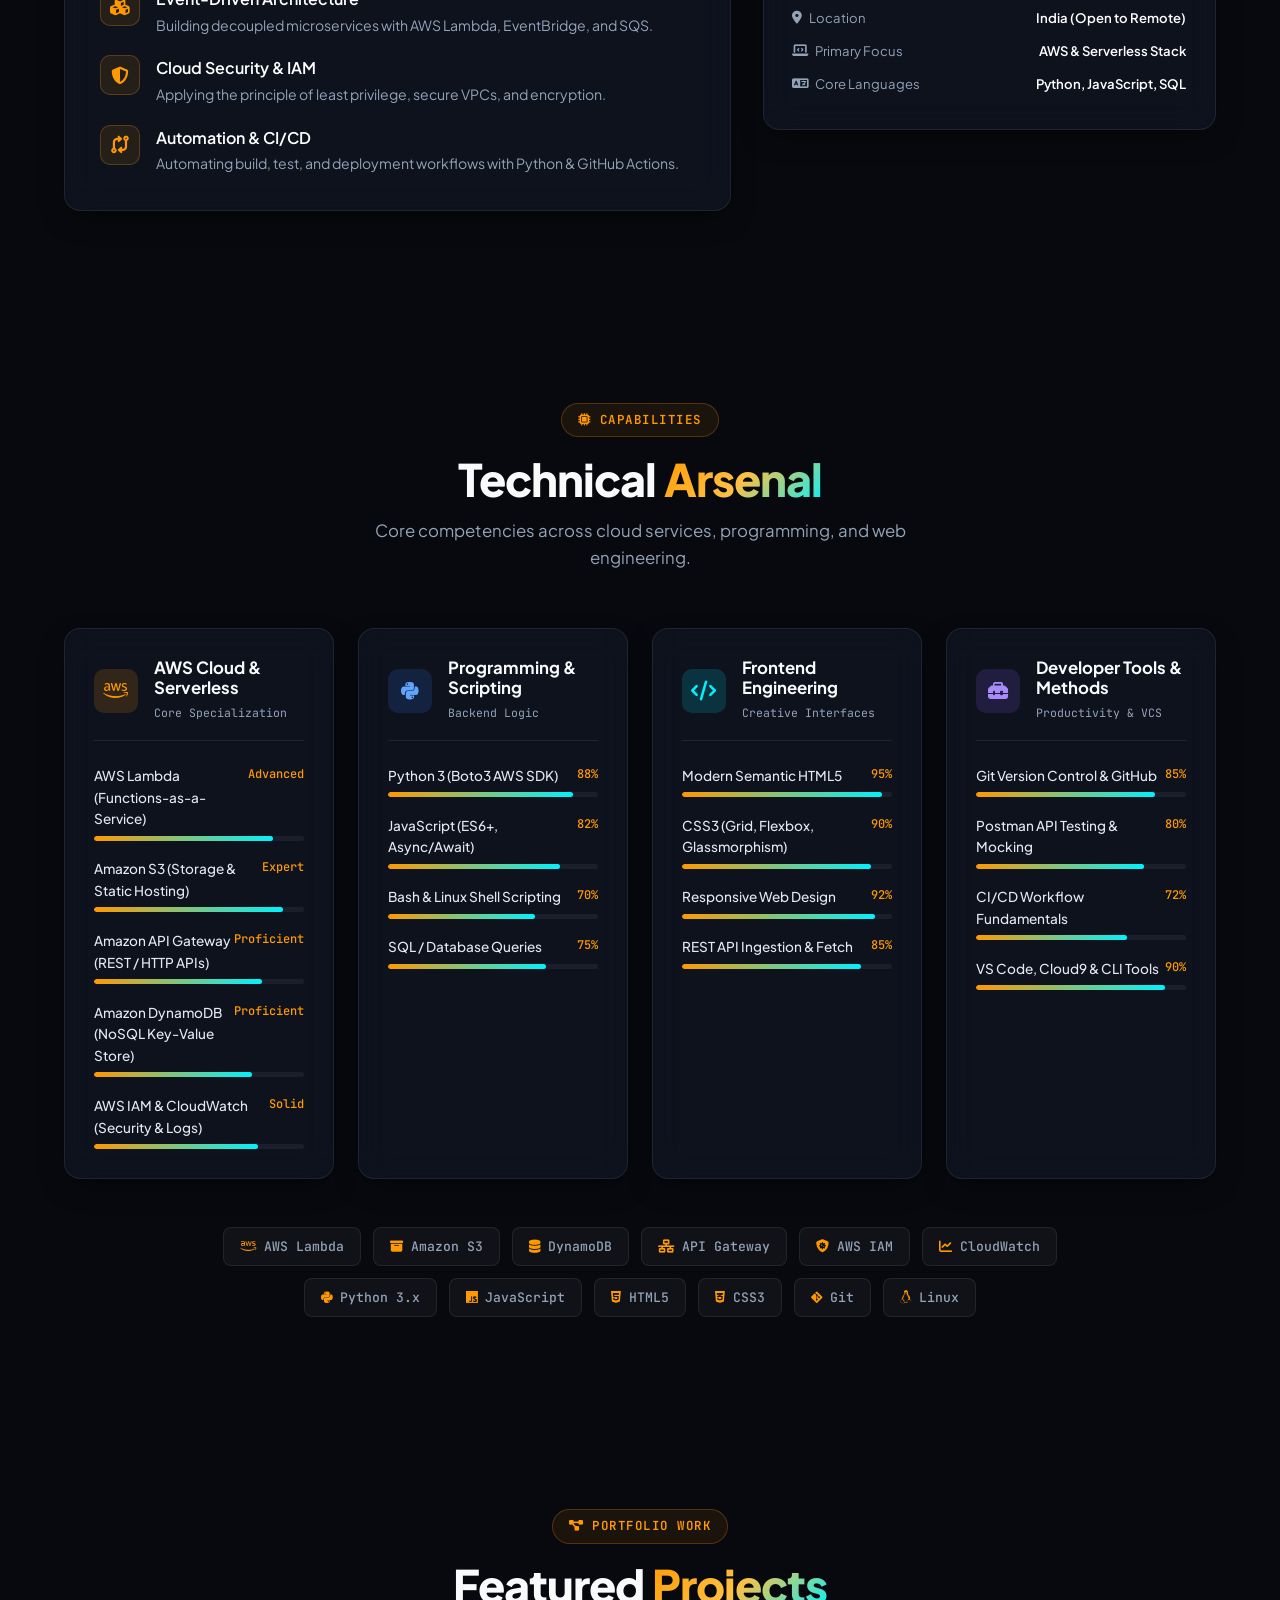
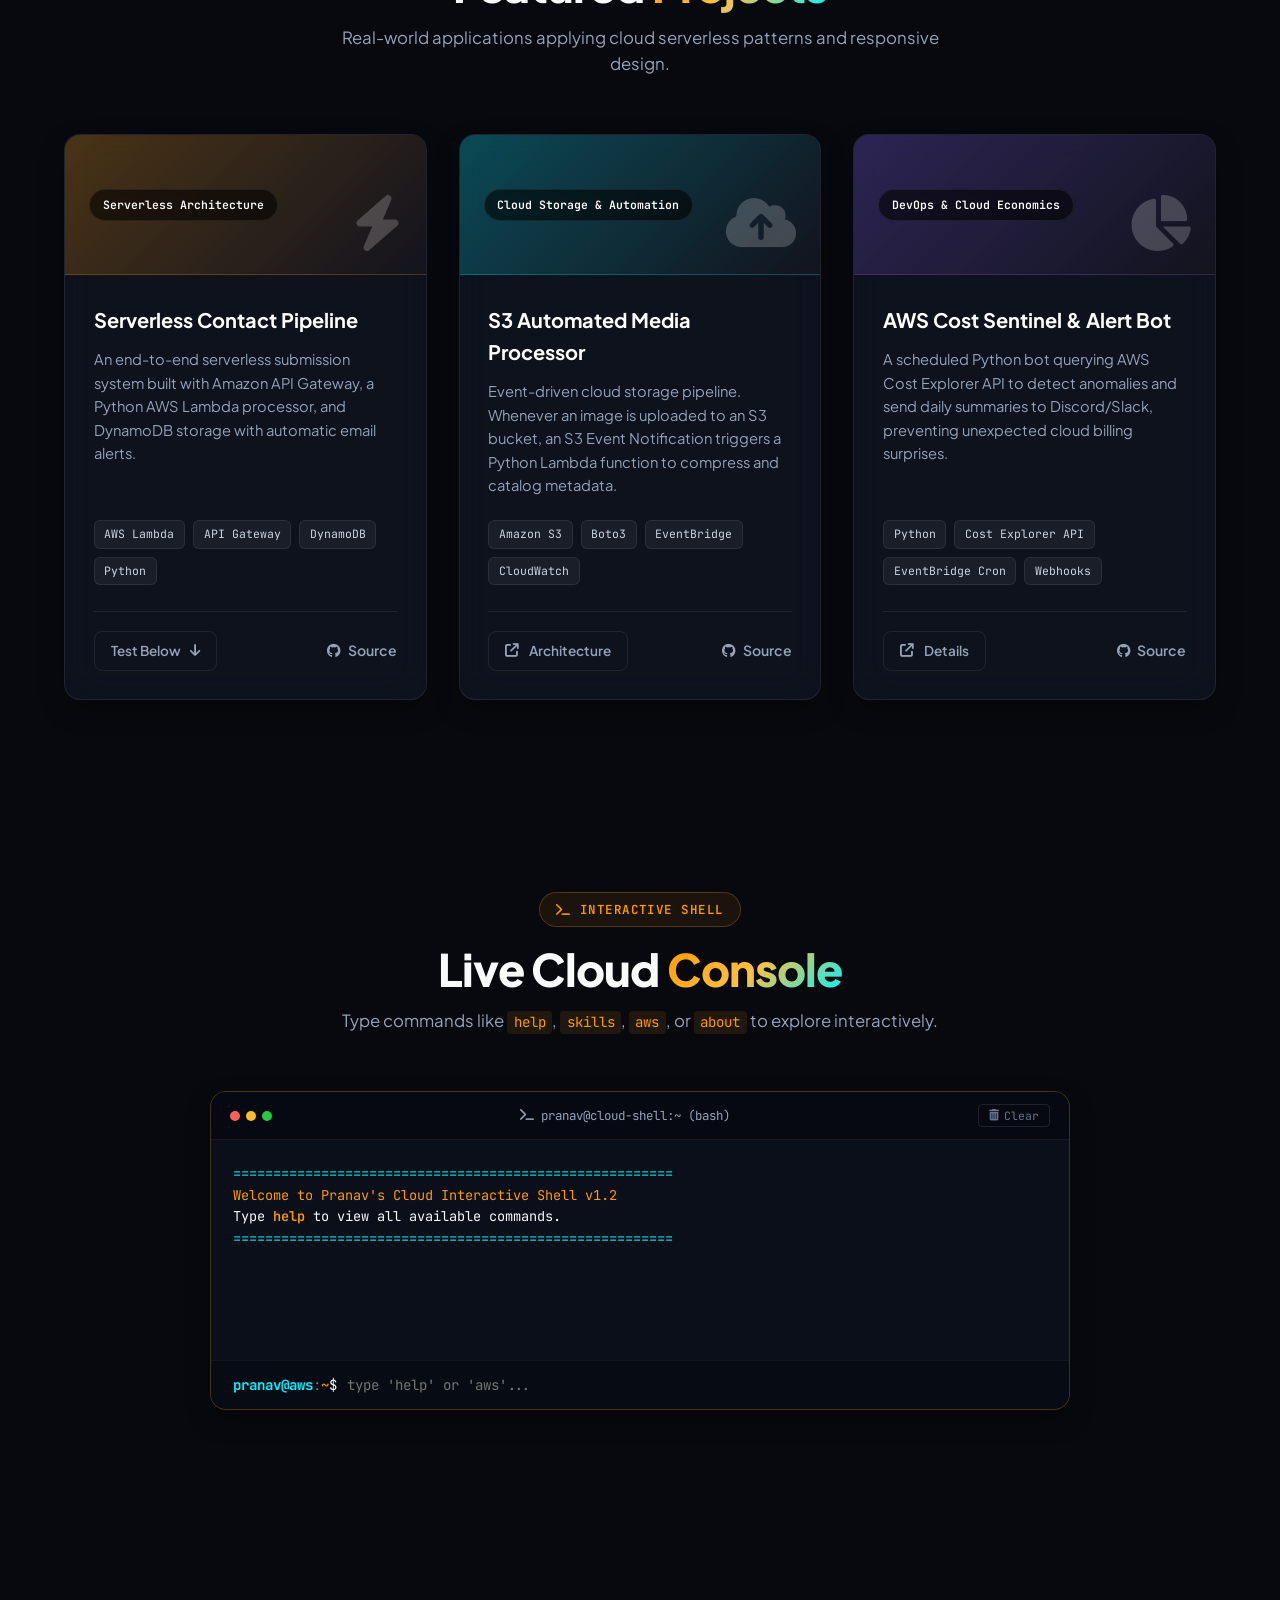
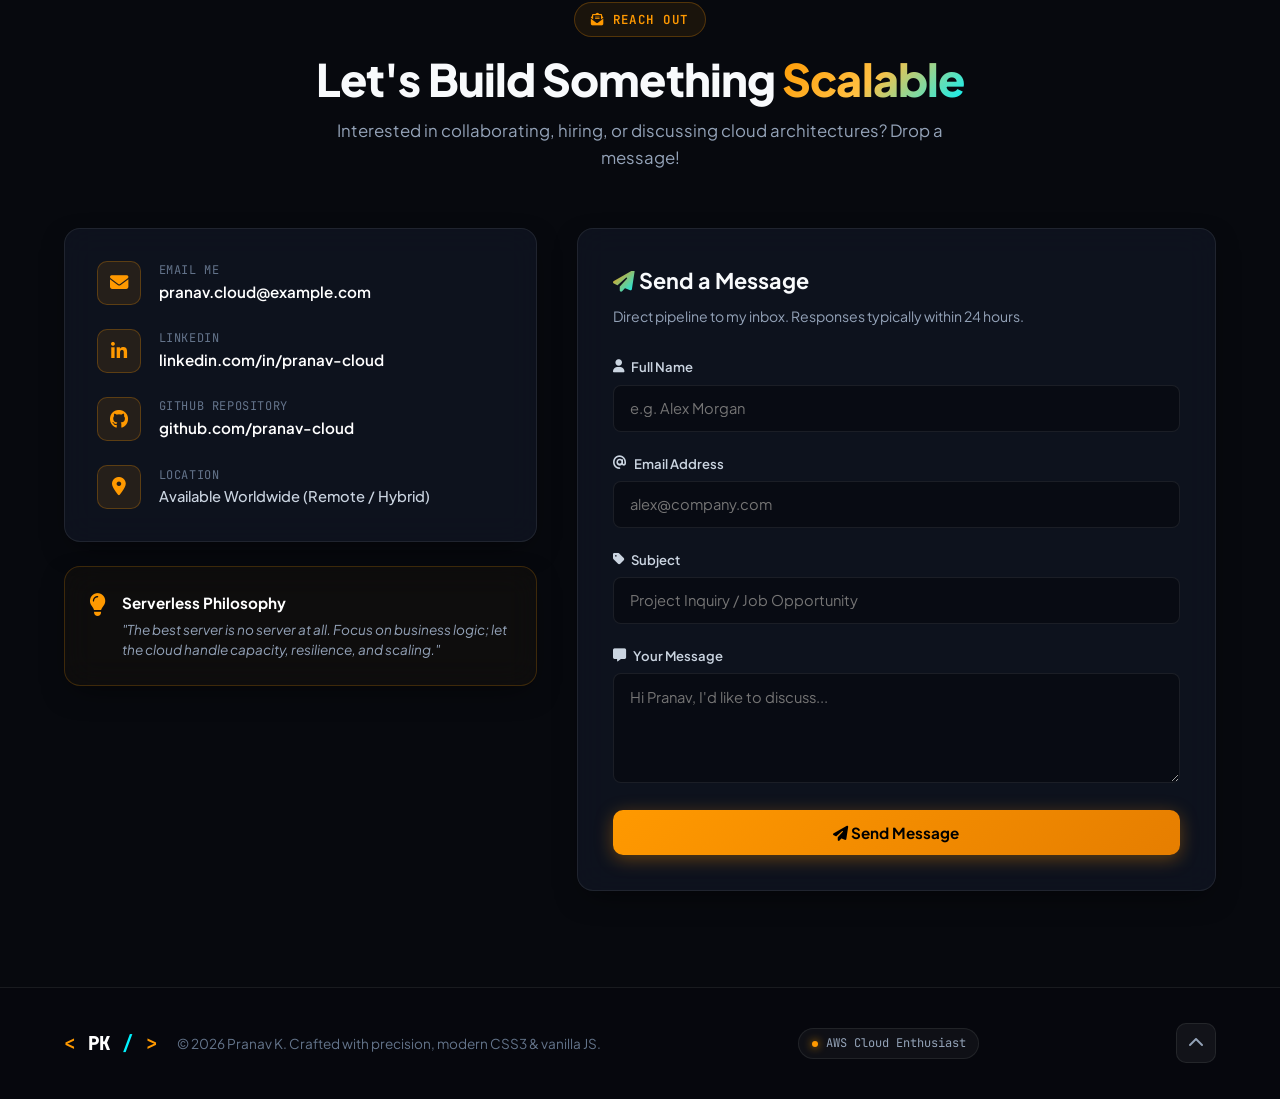
==== commit ef83dd23: "Integrate DynamoDB projects into portfolio frontend" ====
--- a/index.html
+++ b/index.html
@@ -500,7 +500,7 @@
           <p class="section-subtitle">Real-world applications applying cloud serverless patterns and responsive design.</p>
         </div>
 
-        <div class="projects-grid">
+        <div class="projects-grid" id="projects-grid">
           <!-- Project 1 -->
           <article class="glass-card project-card">
             <div class="project-banner project-banner-aws">
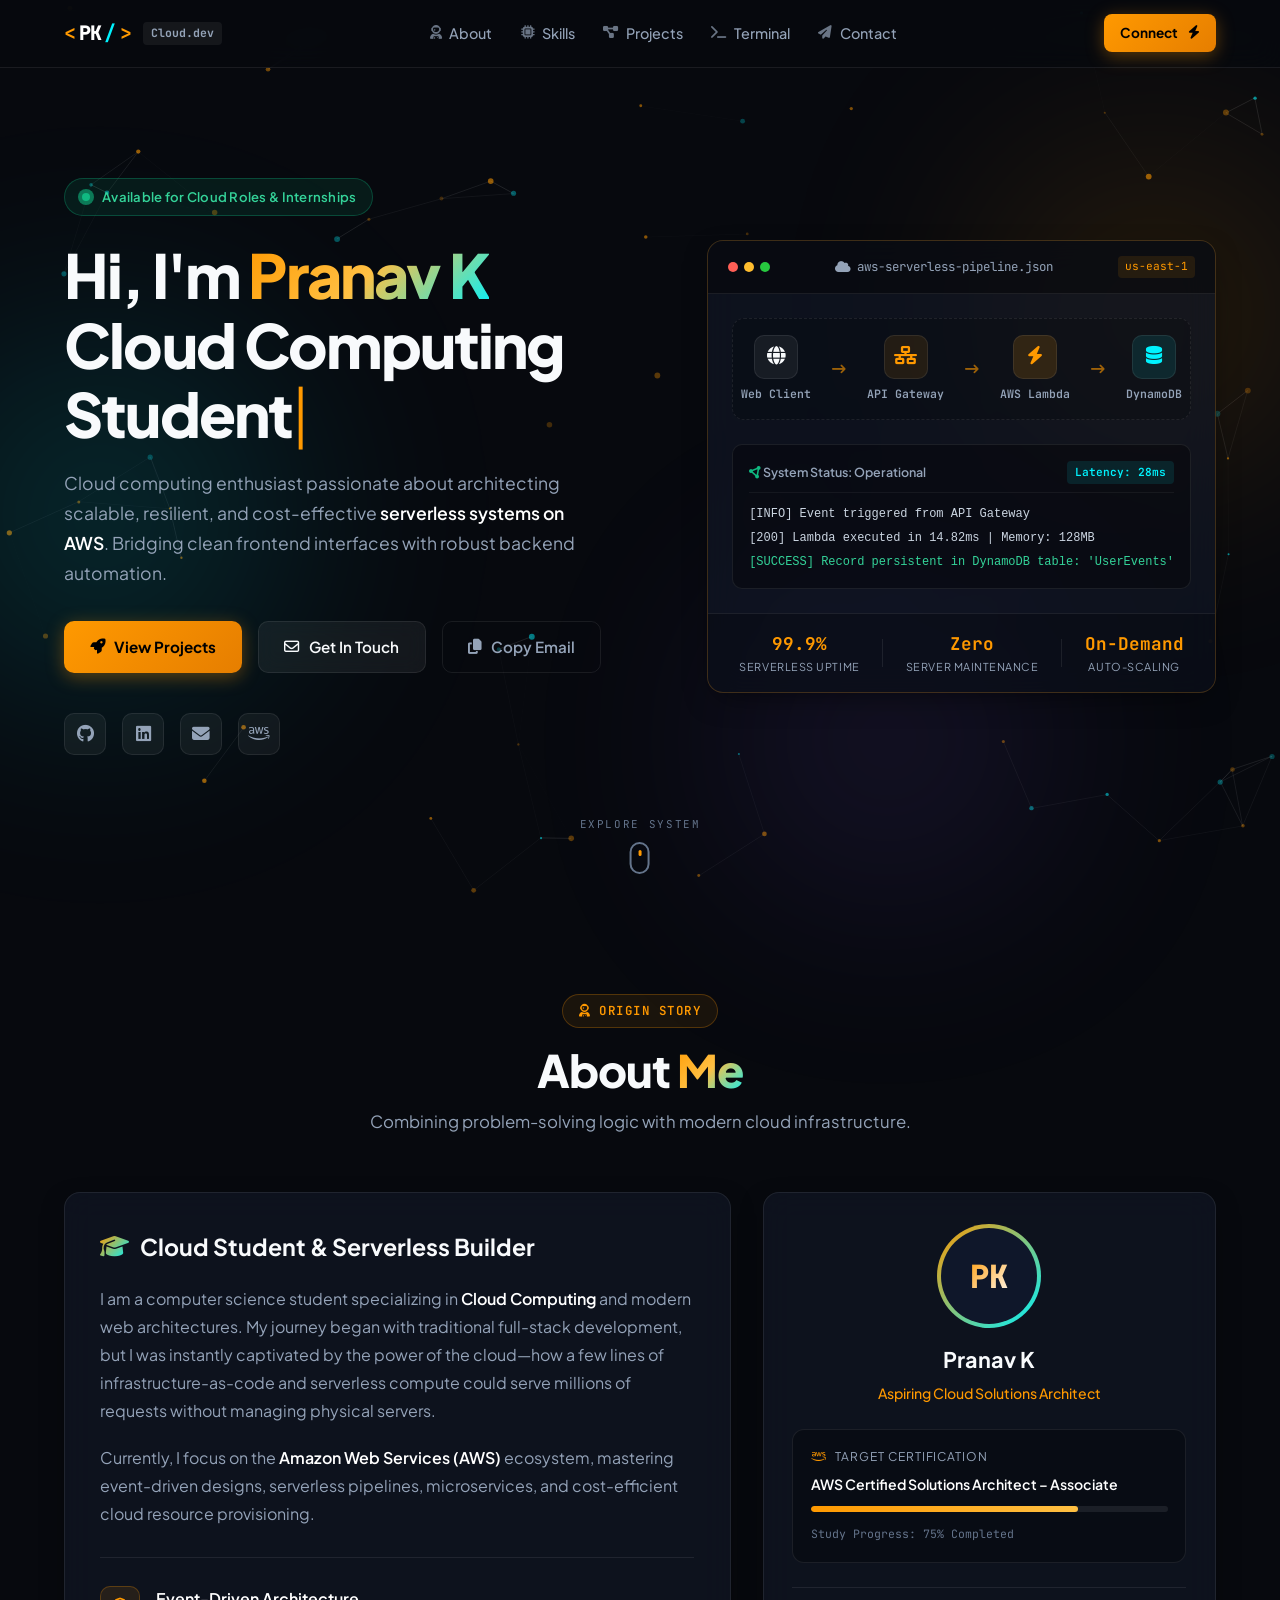
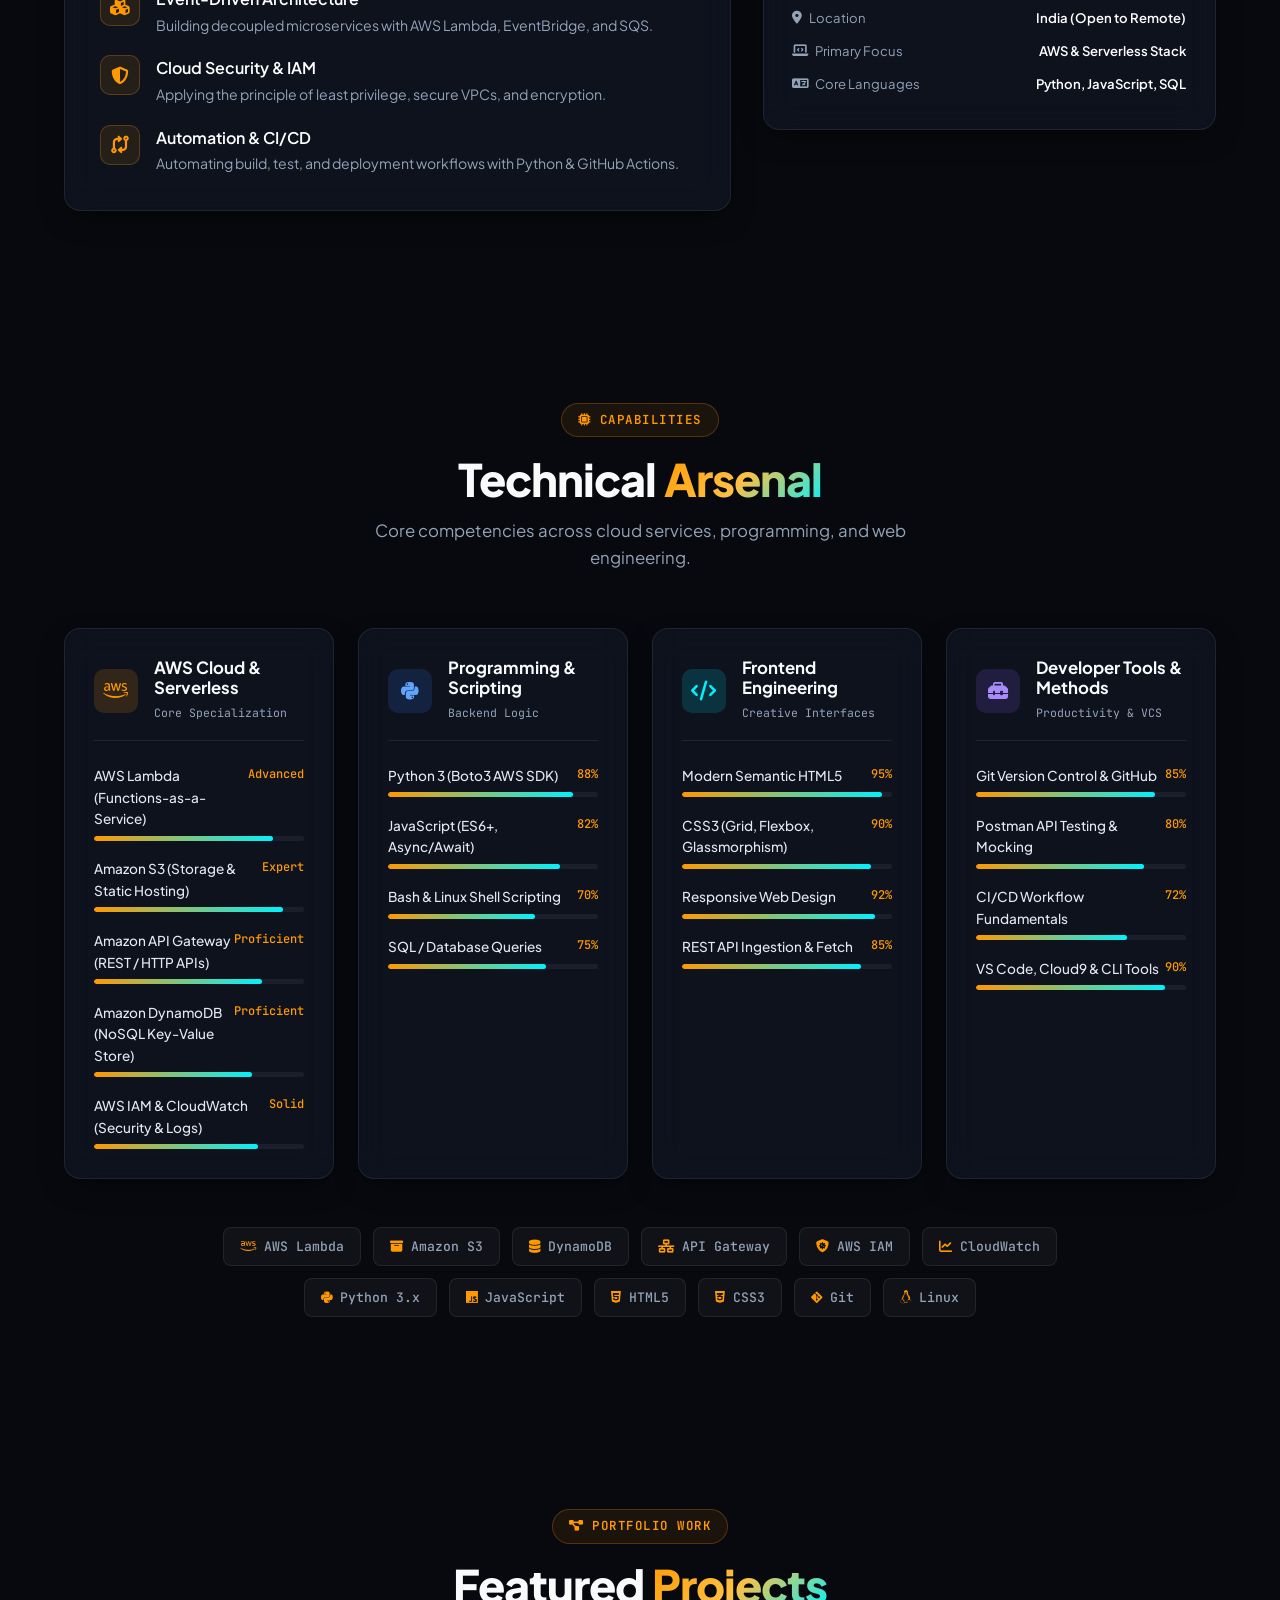
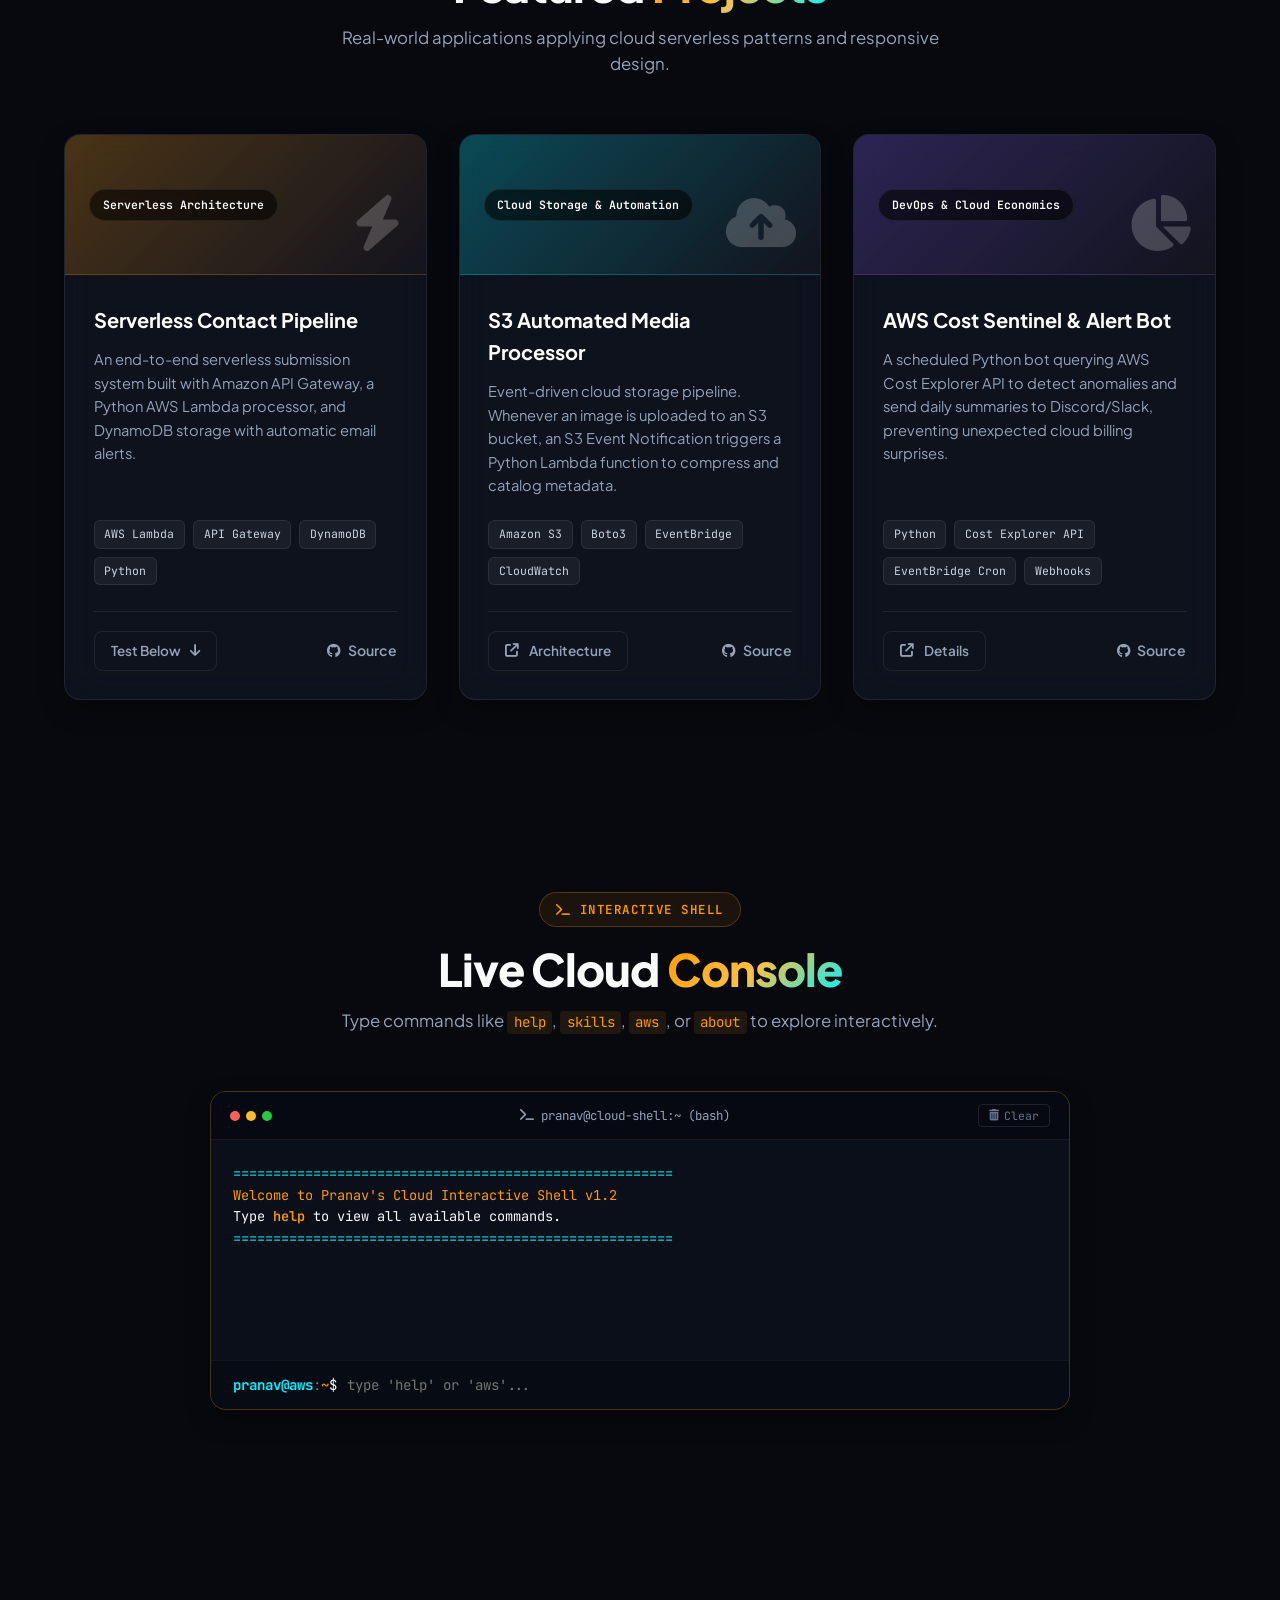
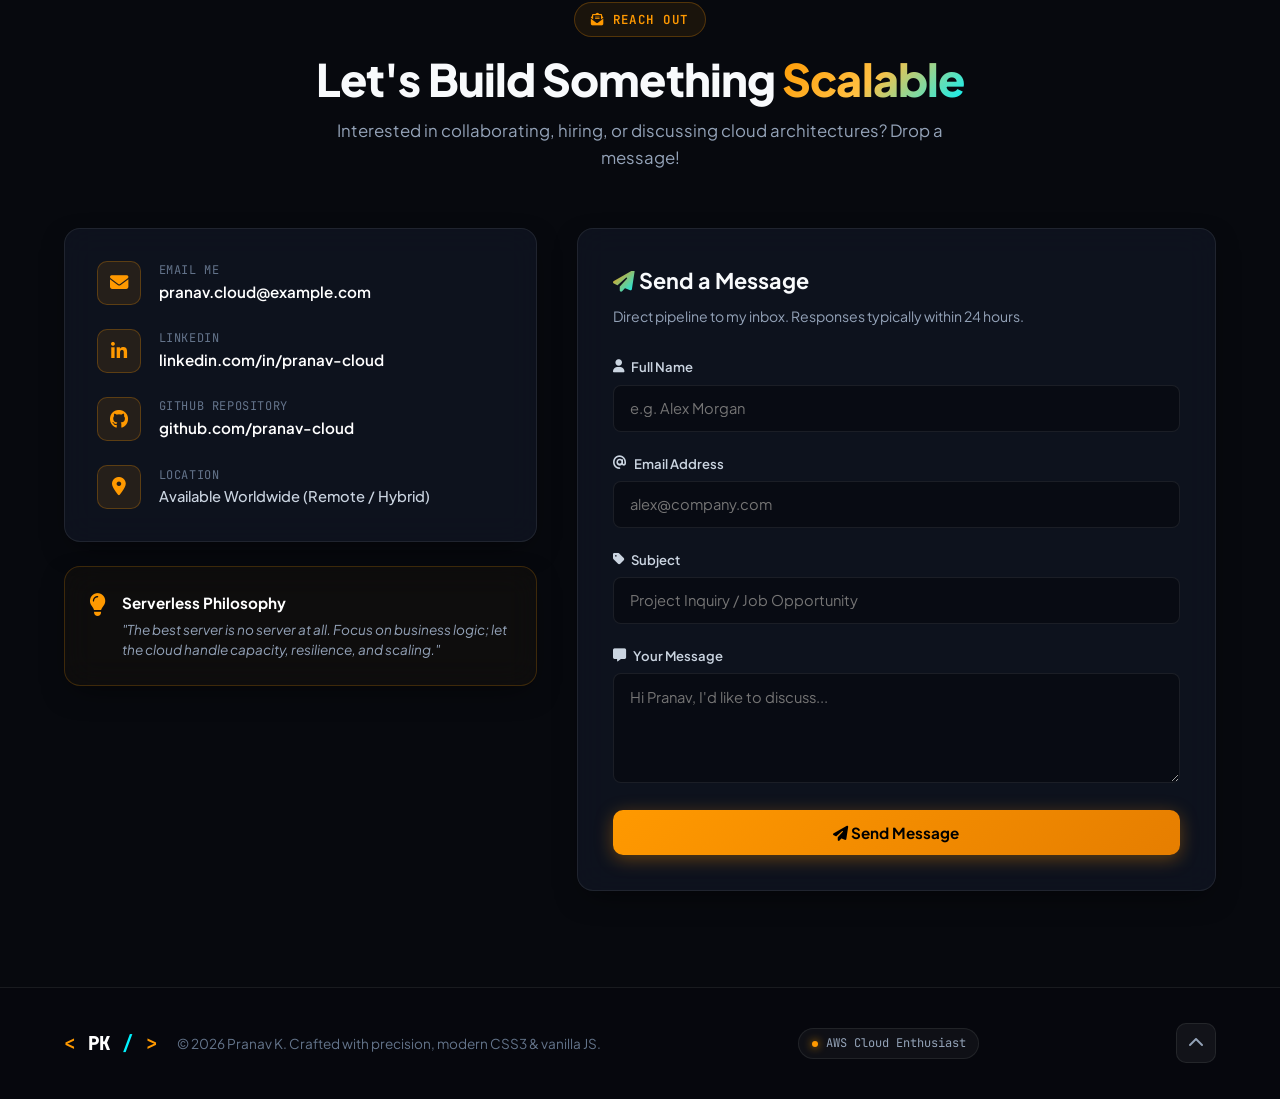
==== commit 41f9aafb: "Add custom PK cloud favicon to portfolio" ====
--- a/index.html
+++ b/index.html
@@ -1,3 +1,4 @@
+
 <!DOCTYPE html>
 <html lang="en">
 <head>
@@ -5,15 +6,18 @@
   <meta name="viewport" content="width=device-width, initial-scale=1.0">
   <title>Pranav K | Cloud & Serverless Portfolio</title>
   <meta name="description" content="Portfolio of Pranav K - Cloud Computing Student, AWS Learner, and Serverless Developer.">
-  
+
+  <!-- Custom Favicon -->
+  <link rel="icon" type="image/svg+xml" href="./favicon.svg">
+
   <!-- Google Fonts -->
   <link rel="preconnect" href="https://fonts.googleapis.com">
   <link rel="preconnect" href="https://fonts.gstatic.com" crossorigin>
   <link href="https://fonts.googleapis.com/css2?family=Plus+Jakarta+Sans:wght@300;400;500;600;700;800&family=JetBrains+Mono:wght@400;500;700&display=swap" rel="stylesheet">
-  
+
   <!-- Font Awesome / Icons -->
   <link rel="stylesheet" href="https://cdnjs.cloudflare.com/ajax/libs/font-awesome/6.5.1/css/all.min.css">
-  
+
   <!-- Custom Stylesheet -->
   <link rel="stylesheet" href="style.css">
 </head>
@@ -81,7 +85,7 @@
           </h1>
 
           <p class="hero-description">
-            Cloud computing enthusiast passionate about architecting scalable, resilient, and cost-effective 
+            Cloud computing enthusiast passionate about architecting scalable, resilient, and cost-effective
             <strong>serverless systems on AWS</strong>. Bridging clean frontend interfaces with robust backend automation.
           </p>
 
@@ -215,7 +219,7 @@
               Cloud Student &amp; Serverless Builder
             </h3>
             <p class="about-text">
-              I am a computer science student specializing in <strong>Cloud Computing</strong> and modern web architectures. 
+              I am a computer science student specializing in <strong>Cloud Computing</strong> and modern web architectures.
               My journey began with traditional full-stack development, but I was instantly captivated by the power of the cloud—how a few lines of infrastructure-as-code and serverless compute could serve millions of requests without managing physical servers.
             </p>
             <p class="about-text">
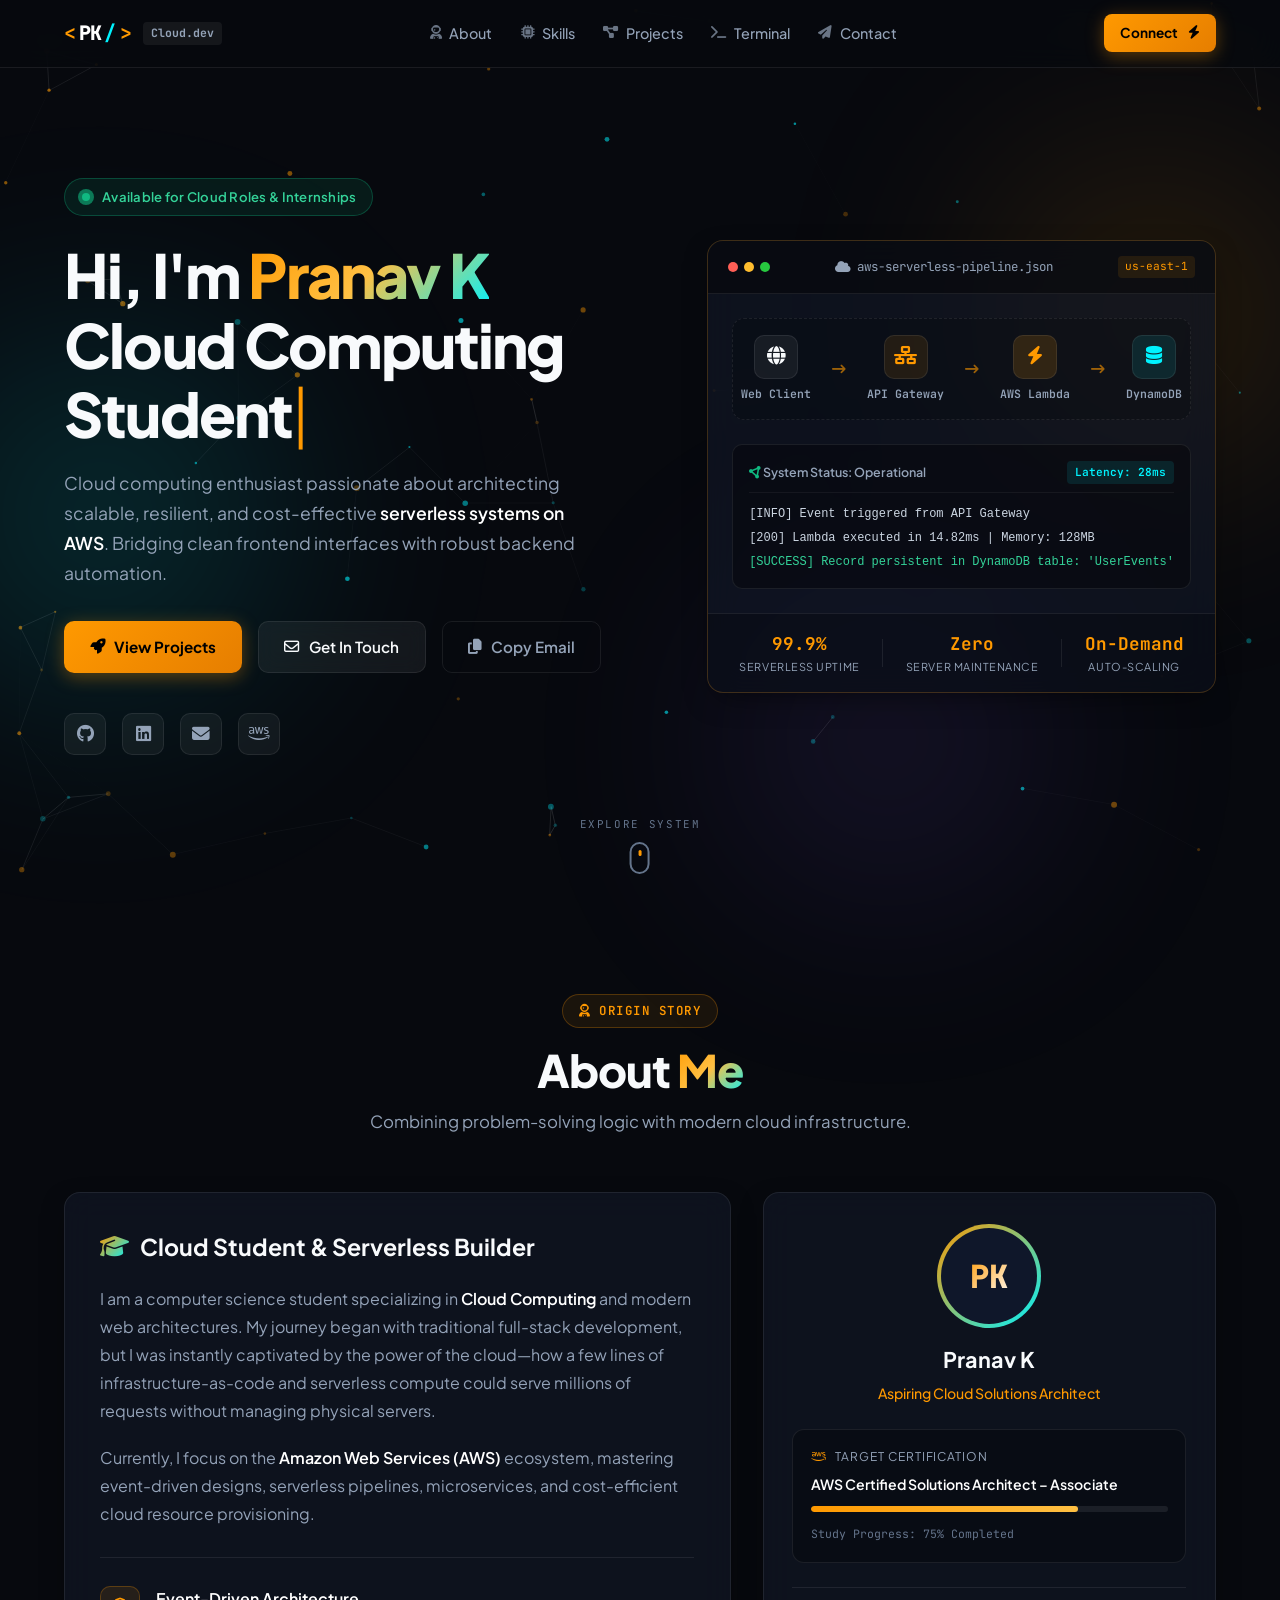
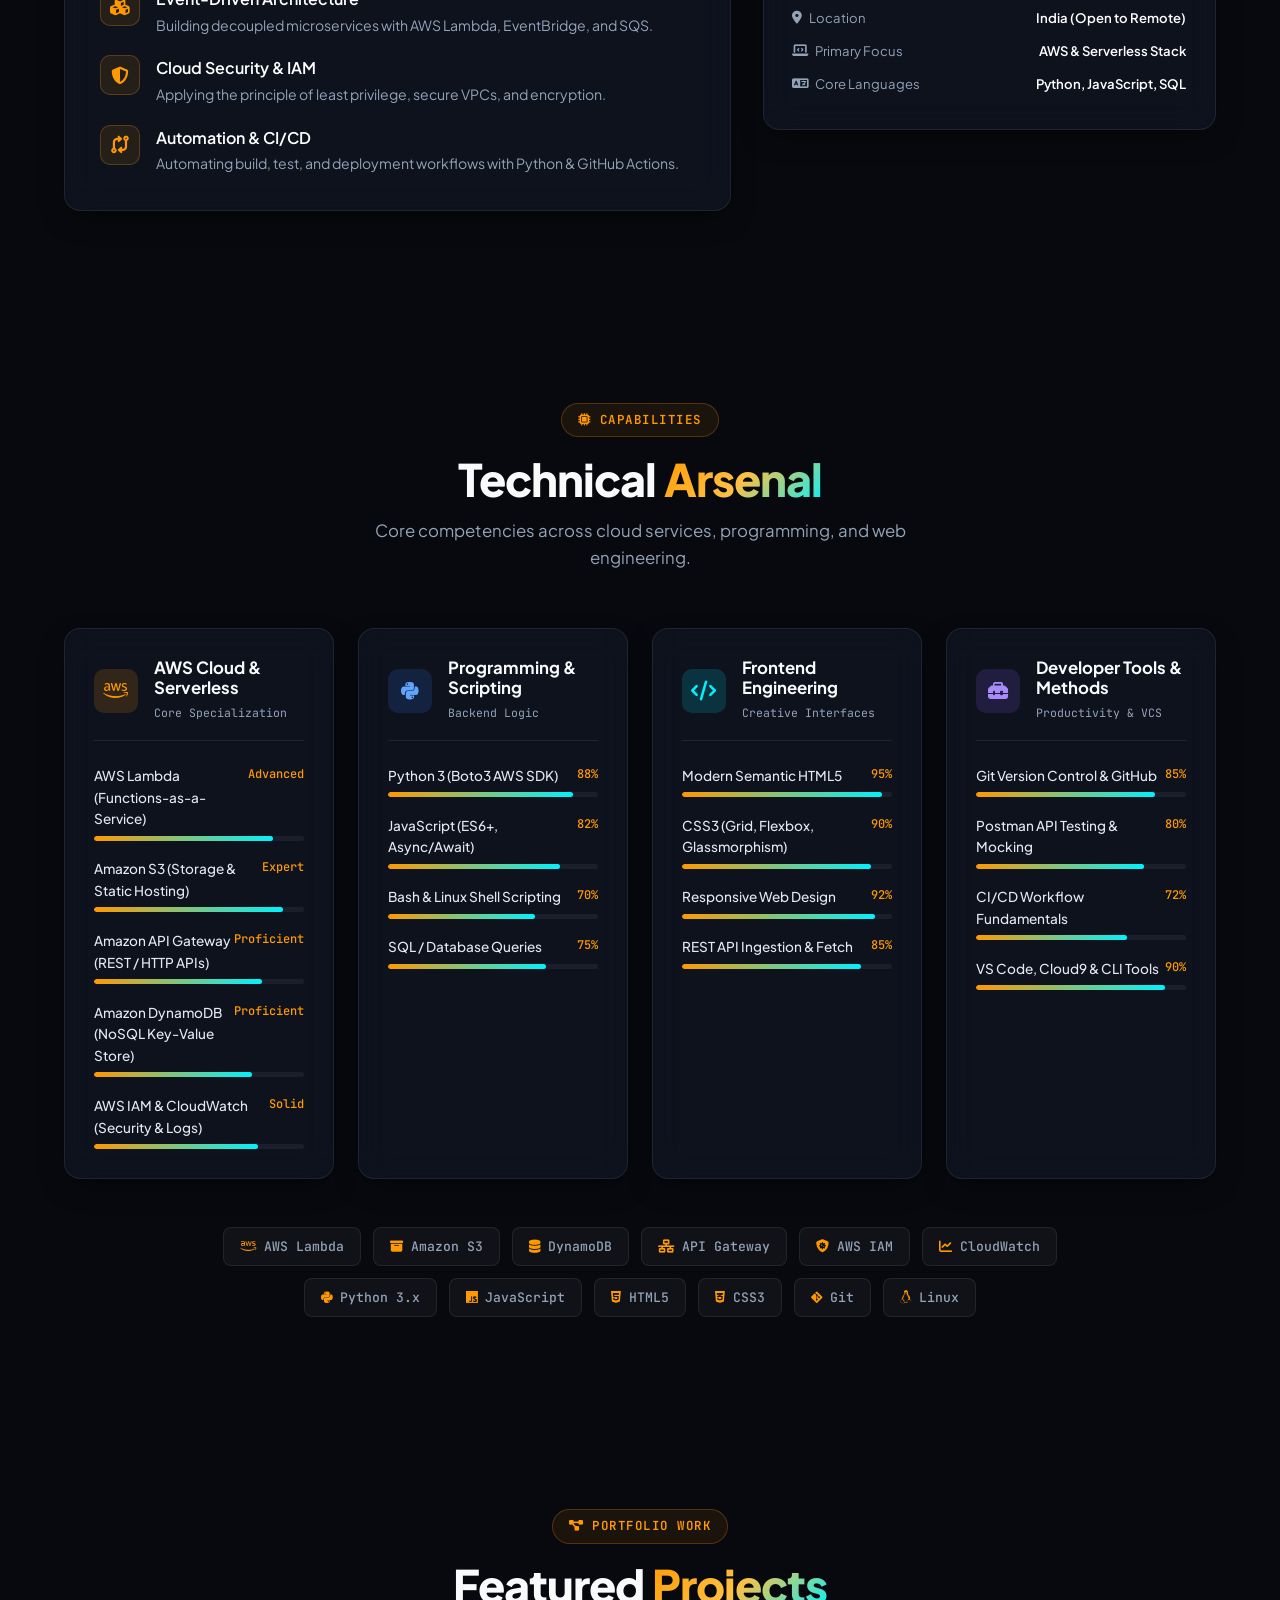
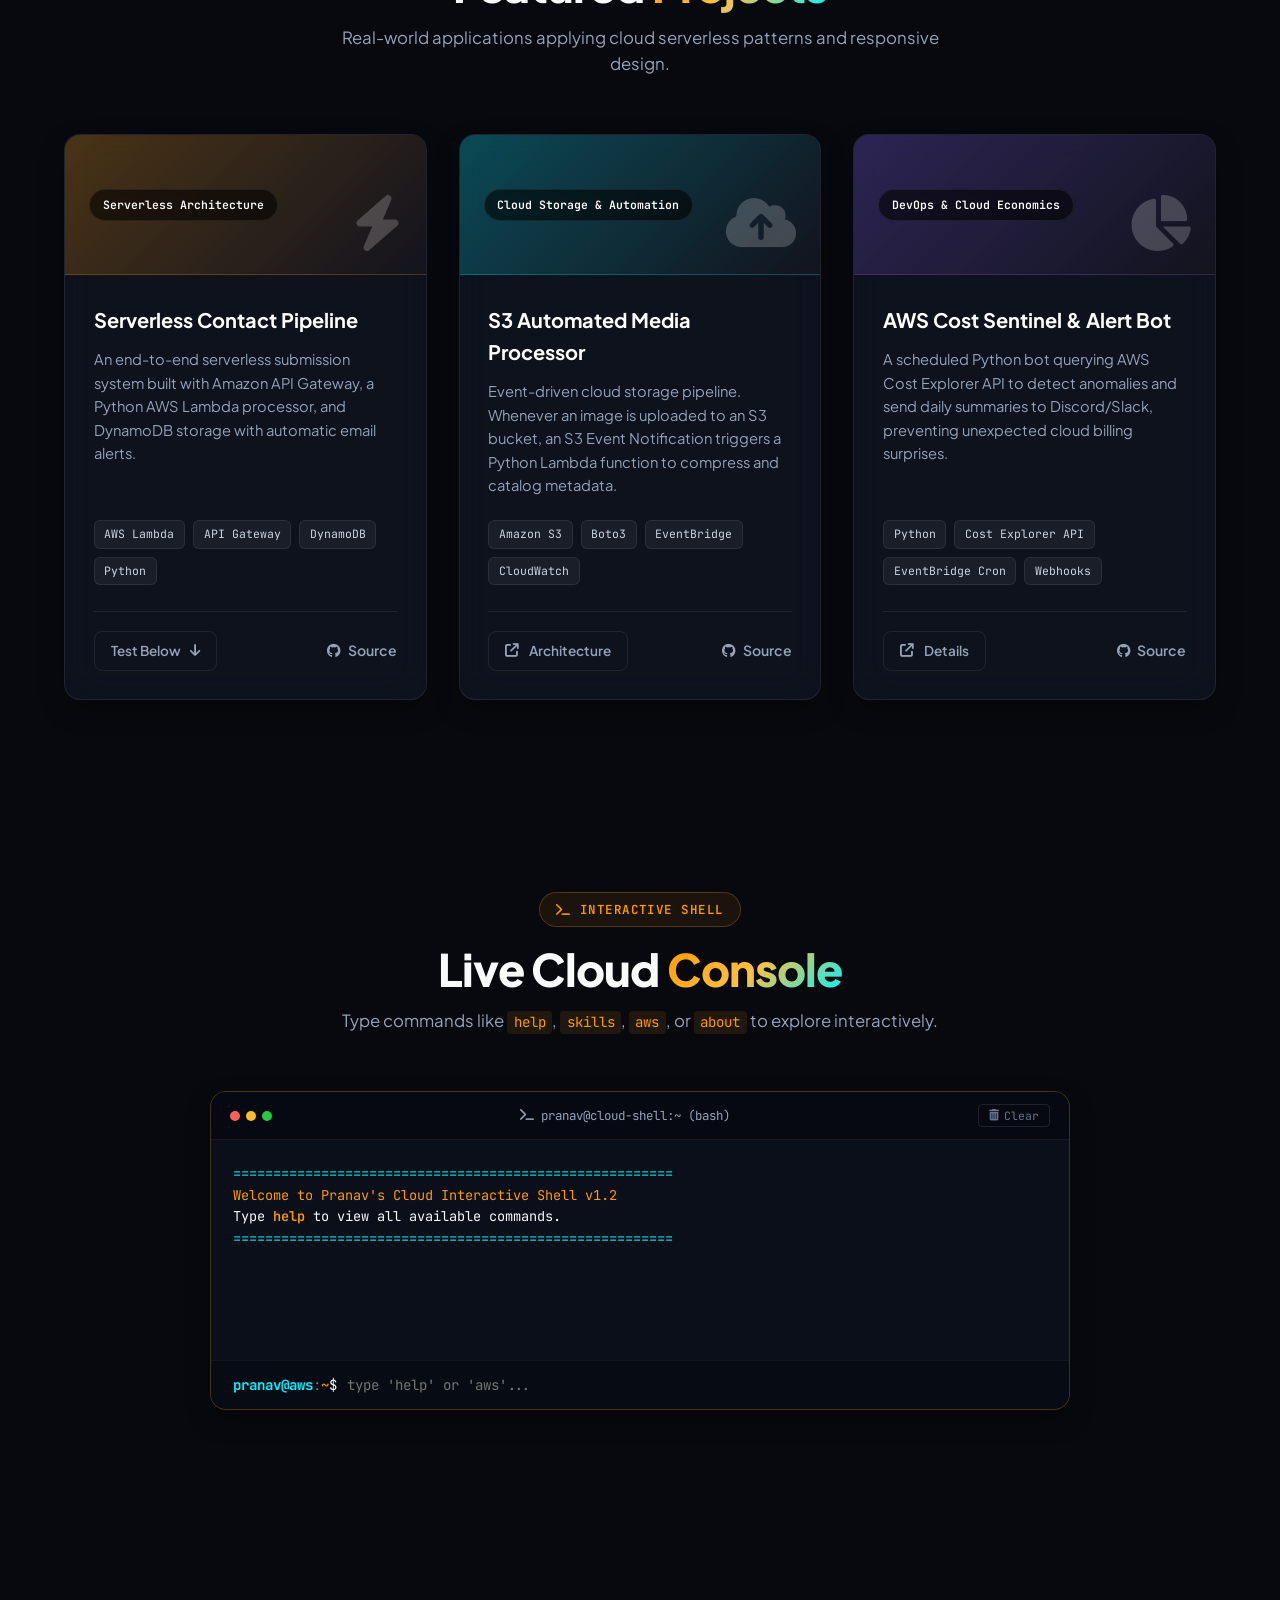
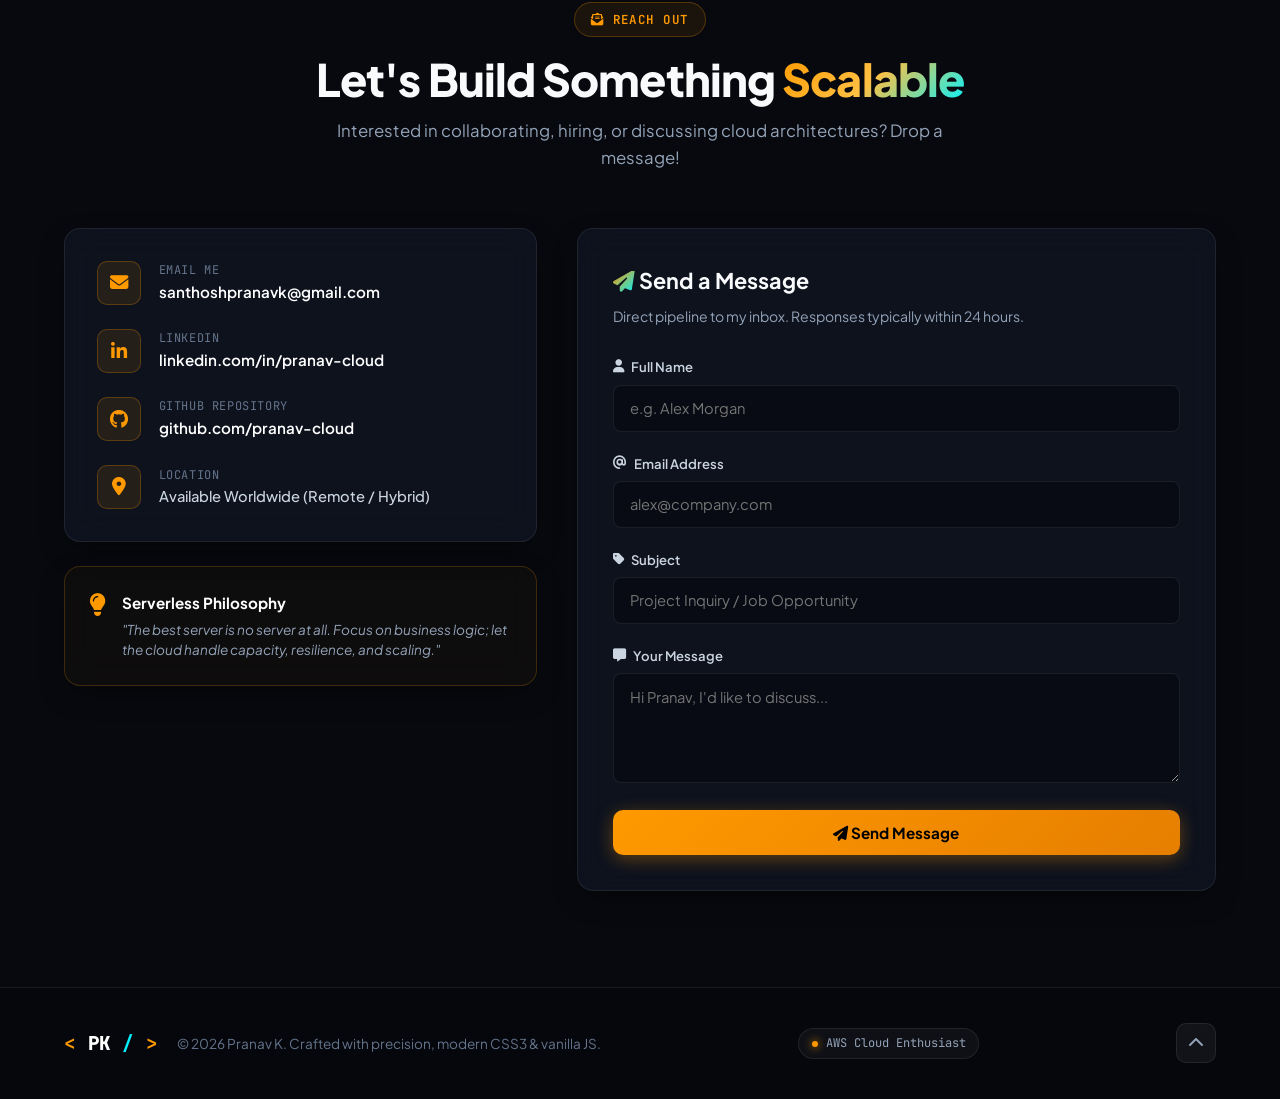
==== commit ff0a941d: "Update portfolio contact email address" ====
--- a/index.html
+++ b/index.html
@@ -99,7 +99,7 @@
               <i class="fa-regular fa-envelope"></i>
               <span>Get In Touch</span>
             </a>
-            <button class="btn btn-outline" id="copyEmailBtn" data-email="pranav.cloud@example.com">
+            <button class="btn btn-outline" id="copyEmailBtn" data-email="santhoshpranavk@gmail.com">
               <i class="fa-solid fa-copy"></i>
               <span class="btn-copy-label">Copy Email</span>
             </button>
@@ -113,7 +113,7 @@
             <a href="https://linkedin.com" target="_blank" rel="noopener noreferrer" class="social-icon" aria-label="LinkedIn">
               <i class="fa-brands fa-linkedin"></i>
             </a>
-            <a href="mailto:pranav.cloud@example.com" class="social-icon" aria-label="Email">
+            <a href="mailto:santhoshpranavk@gmail.com" class="social-icon" aria-label="Email">
               <i class="fa-solid fa-envelope"></i>
             </a>
             <a href="https://aws.amazon.com" target="_blank" rel="noopener noreferrer" class="social-icon" aria-label="AWS Community">
@@ -650,7 +650,7 @@
                 <div class="contact-item-icon"><i class="fa-solid fa-envelope"></i></div>
                 <div class="contact-item-text">
                   <span class="contact-label">Email Me</span>
-                  <a href="mailto:pranav.cloud@example.com" class="contact-link">pranav.cloud@example.com</a>
+                  <a href="mailto:santhoshpranavk@gmail.com" class="contact-link">santhoshpranavk@gmail.com</a>
                 </div>
               </div>
 
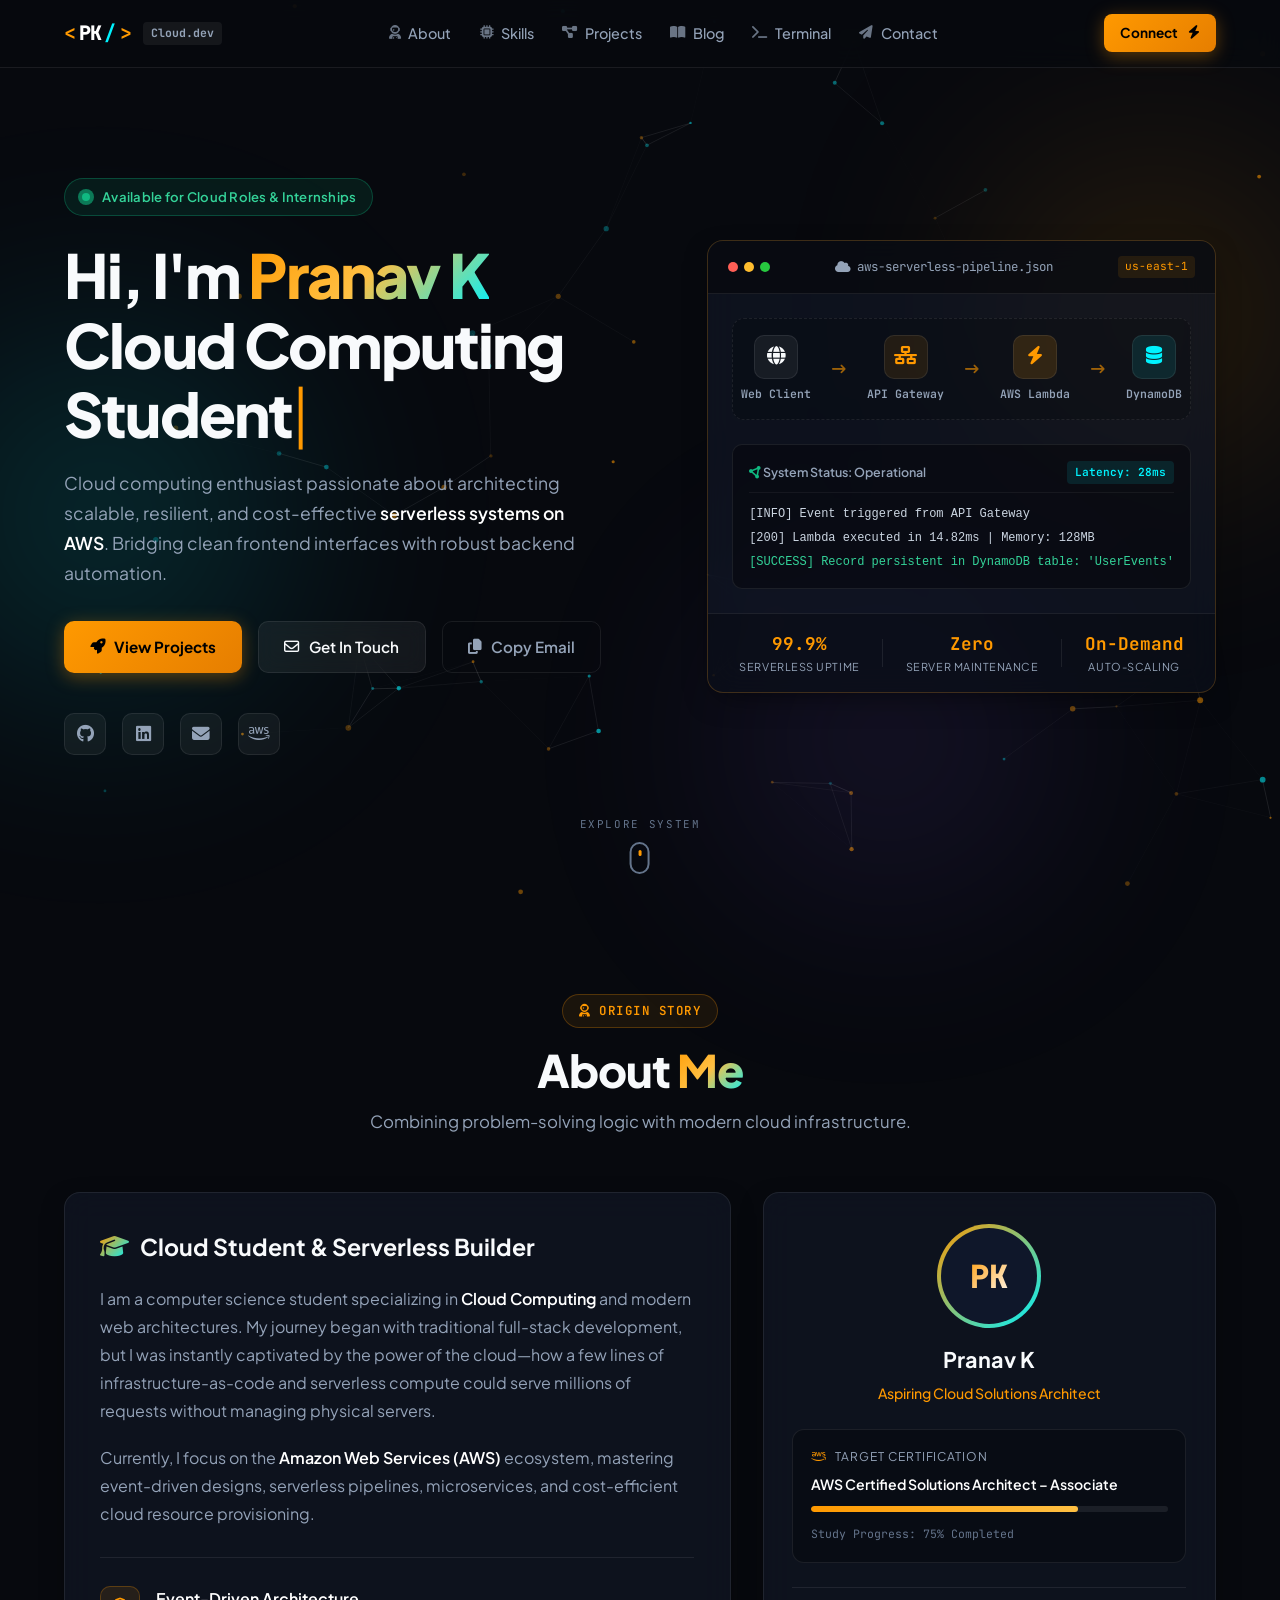
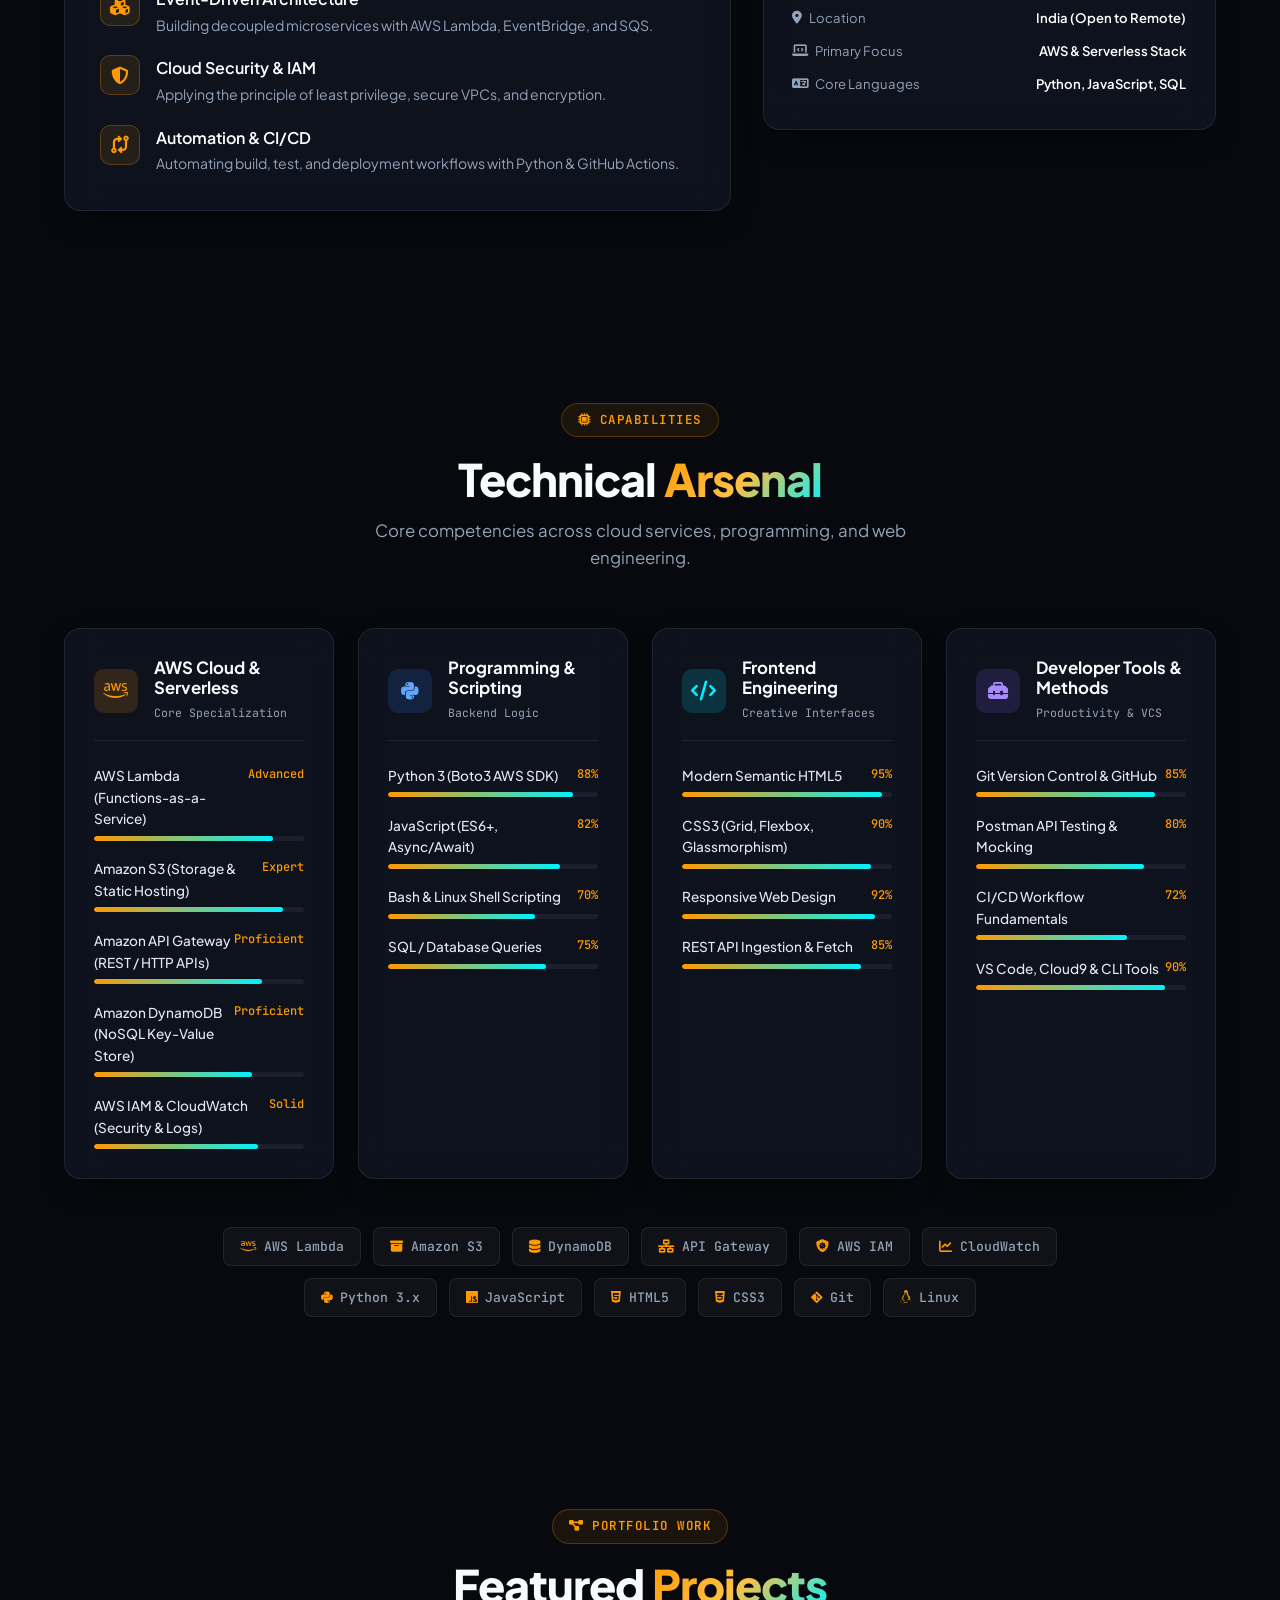
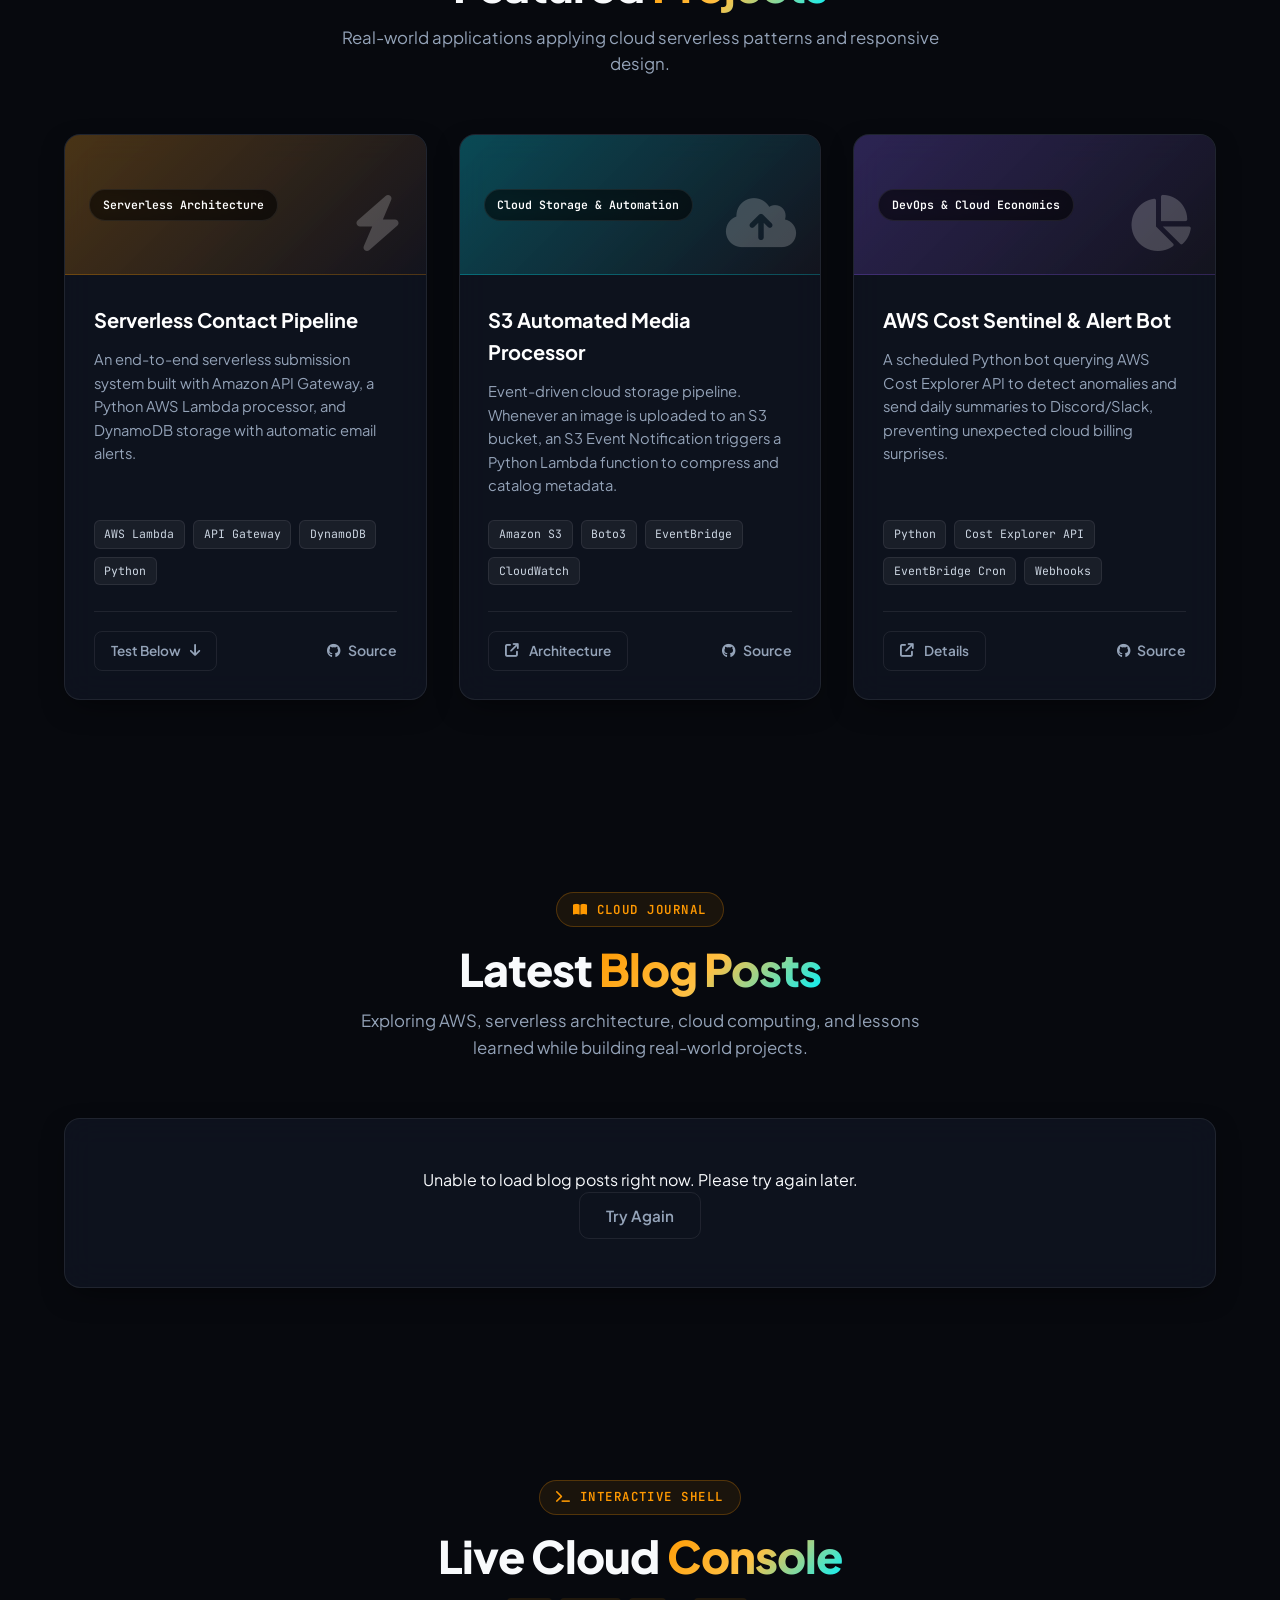
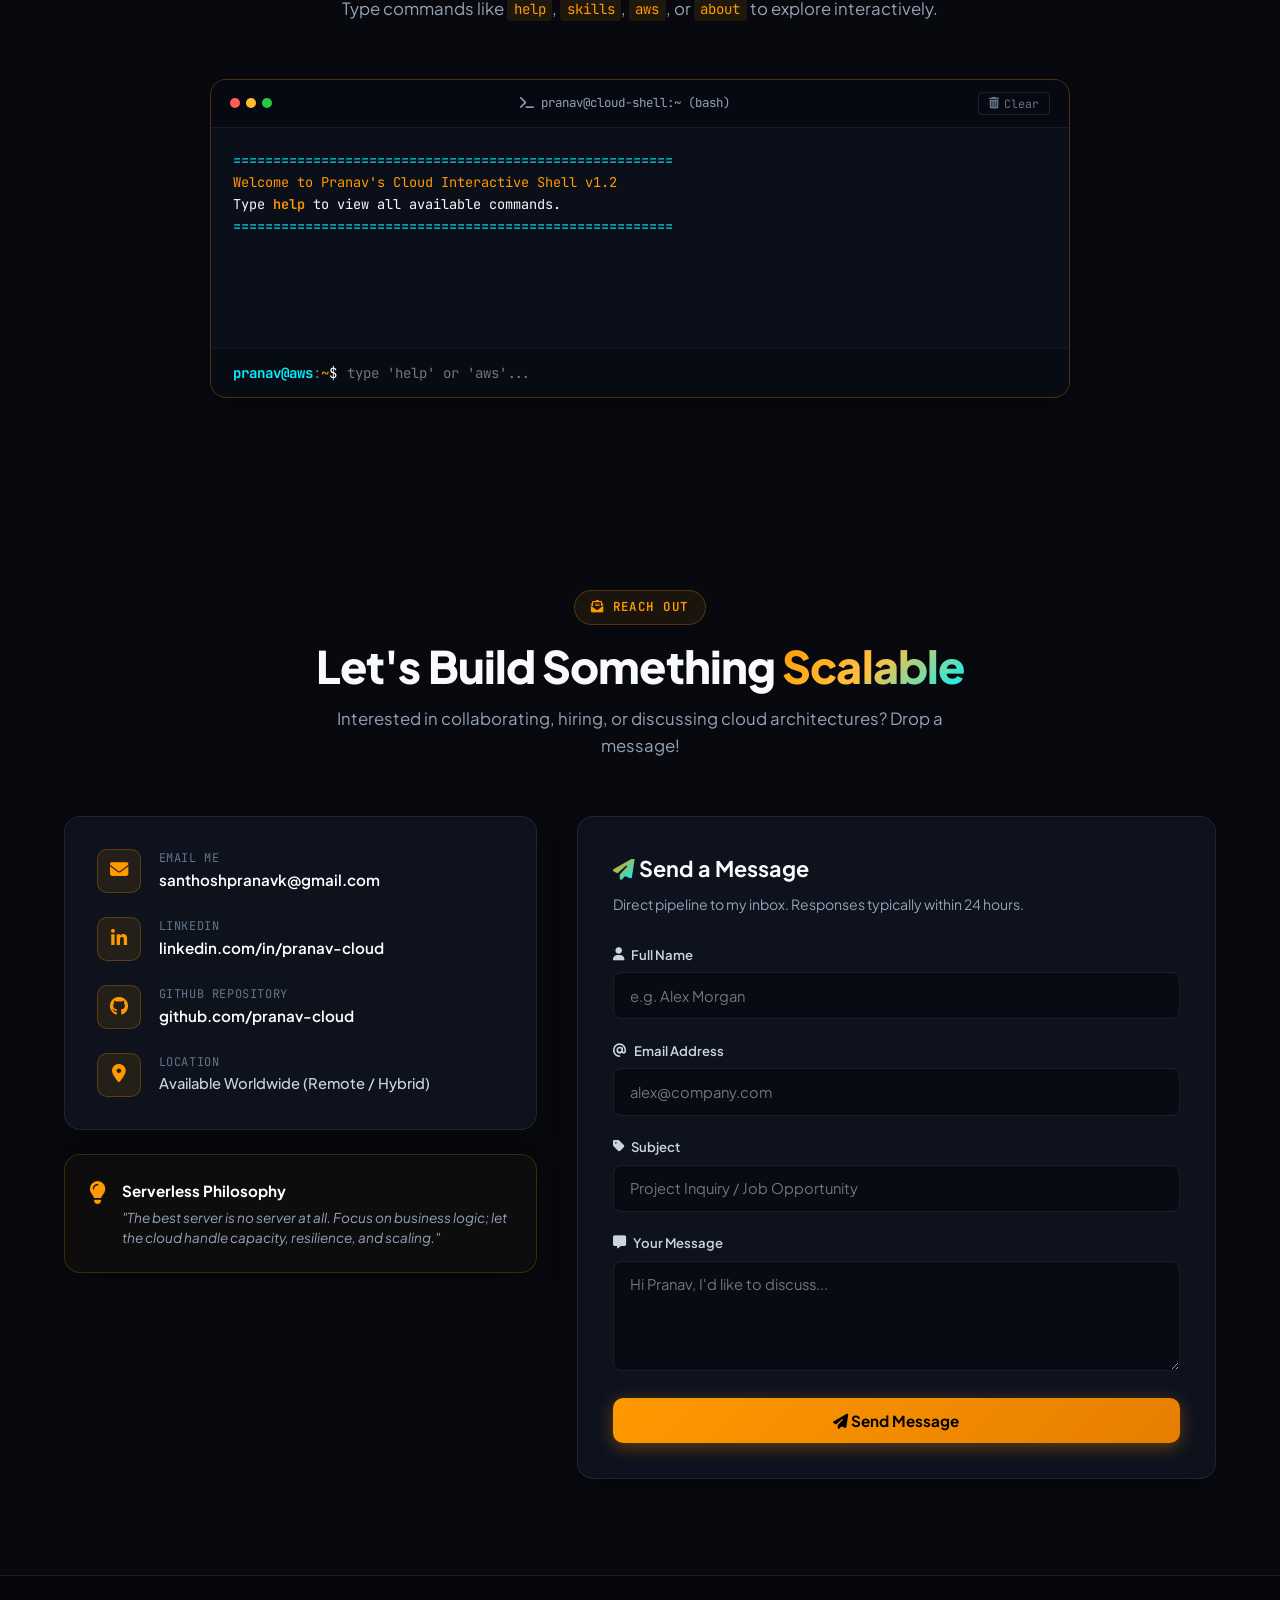
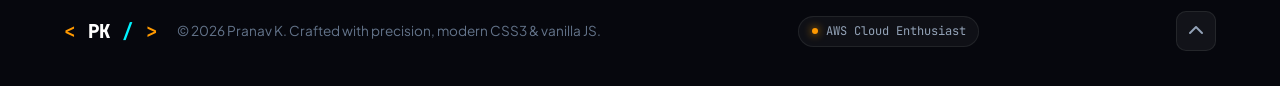
==== commit c1e7febc: "Add dynamic AWS DynamoDB blog section" ====
--- a/index.html
+++ b/index.html
@@ -45,6 +45,7 @@
         <a href="#about" class="nav-link"><i class="fa-solid fa-user-astronaut"></i> About</a>
         <a href="#skills" class="nav-link"><i class="fa-solid fa-microchip"></i> Skills</a>
         <a href="#projects" class="nav-link"><i class="fa-solid fa-diagram-project"></i> Projects</a>
+        <a href="#blog" class="nav-link"><i class="fa-solid fa-book-open"></i> Blog</a>
         <a href="#terminal" class="nav-link"><i class="fa-solid fa-terminal"></i> Terminal</a>
         <a href="#contact" class="nav-link"><i class="fa-solid fa-paper-plane"></i> Contact</a>
       </div>
@@ -589,6 +590,49 @@
         </div>
       </div>
     </section>
+    
+    <!-- BLOG SECTION -->
+    <section class="section blog-section" id="blog">
+      <div class="container">
+
+        <!-- Blog Section Header -->
+        <div class="section-header">
+          <span class="section-tag">
+            <i class="fa-solid fa-book-open"></i> Cloud Journal
+          </span>
+
+          <h2 class="section-title">
+            Latest <span class="text-gradient">Blog Posts</span>
+          </h2>
+
+          <p class="section-subtitle">
+            Exploring AWS, serverless architecture, cloud computing,
+            and lessons learned while building real-world projects.
+          </p>
+        </div>
+
+        <!-- Blog Posts Container -->
+        <div class="blog-grid" id="blog-grid">
+
+          <!-- Blog posts will be loaded from AWS DynamoDB through Lambda -->
+
+          <div class="glass-card blog-placeholder">
+            <div class="blog-placeholder-content">
+              <i class="fa-solid fa-cloud"></i>
+
+              <h3>Cloud Journal Coming Soon</h3>
+
+              <p>
+                I'm preparing articles about AWS, serverless computing,
+                cloud architecture, and my development journey.
+              </p>
+            </div>
+          </div>
+
+        </div>
+
+      </div>
+    </section>
 
     <!-- INTERACTIVE TERMINAL PLAYGROUND -->
     <section class="section terminal-section" id="terminal">
--- a/style.css
+++ b/style.css
@@ -1713,7 +1713,7 @@
    ========================================================================== */
 @media (max-width: 992px) {
   .hero-container {
-    grid-template-columns: 1fr;
+    grid-template-columns: minmax(0, 1fr);
     gap: 3rem;
   }
   
@@ -1775,3 +1775,166 @@
     gap: 0.6rem;
   }
 }
+/* Mobile Hero - Explore System spacing */
+@media (max-width: 768px) {
+  .hero-section {
+    padding-bottom: 7rem;
+  }
+
+  .scroll-down-indicator {
+    bottom: 2rem;
+    left: 50%;
+    transform: translateX(-50%);
+    width: max-content;
+    max-width: 90%;
+    text-align: center;
+  }
+}
+
+
+
+/* ==========================================
+   BLOG SECTION - CLOUD JOURNAL
+   ========================================== */
+
+.blog-section {
+  position: relative;
+}
+
+.blog-grid {
+  display: grid;
+  grid-template-columns: repeat(auto-fit, minmax(min(100%, 300px), 1fr));
+  gap: 1.5rem;
+  width: 100%;
+}
+
+.blog-placeholder {
+  grid-column: 1 / -1;
+  padding: 3rem 2rem;
+  text-align: center;
+}
+
+.blog-placeholder-content {
+  max-width: 550px;
+  margin: 0 auto;
+}
+
+.blog-placeholder-content > i {
+  display: inline-block;
+  font-size: 3rem;
+  color: #38bdf8;
+  margin-bottom: 1.5rem;
+}
+
+.blog-placeholder-content h3 {
+  font-size: 1.5rem;
+  font-weight: 700;
+  margin-bottom: 1rem;
+}
+
+.blog-placeholder-content p {
+  font-size: 1rem;
+  line-height: 1.8;
+  opacity: 0.8;
+}
+
+/* Blog Section - Mobile Responsiveness */
+@media (max-width: 768px) {
+  .blog-grid {
+    grid-template-columns: minmax(0, 1fr);
+    gap: 1rem;
+  }
+
+  .blog-placeholder {
+    padding: 2rem 1.25rem;
+  }
+
+  .blog-placeholder-content > i {
+    font-size: 2.5rem;
+  }
+
+  .blog-placeholder-content h3 {
+    font-size: 1.25rem;
+  }
+
+  .blog-placeholder-content p {
+    font-size: 0.95rem;
+  }
+}
+
+
+/* ==========================================
+   DYNAMIC BLOG CARDS
+   ========================================== */
+
+.blog-card {
+  position: relative;
+  display: flex;
+  flex-direction: column;
+  padding: 2rem;
+  height: 100%;
+  overflow: hidden;
+  transition: transform 0.3s ease, border-color 0.3s ease;
+}
+
+.blog-card:hover {
+  transform: translateY(-6px);
+  border-color: rgba(56, 189, 248, 0.45);
+}
+
+.blog-card-content {
+  display: flex;
+  flex-direction: column;
+  align-items: flex-start;
+  gap: 1rem;
+  width: 100%;
+  height: 100%;
+}
+
+.blog-card-content .section-tag {
+  margin-bottom: 0;
+}
+
+.blog-card-title {
+  font-size: 1.4rem;
+  font-weight: 700;
+  line-height: 1.4;
+  overflow-wrap: anywhere;
+}
+
+.blog-card-date {
+  font-size: 0.85rem;
+  color: #94a3b8;
+}
+
+.blog-card-preview {
+  font-size: 0.95rem;
+  line-height: 1.8;
+  opacity: 0.85;
+  overflow-wrap: anywhere;
+}
+
+.blog-read-btn {
+  margin-top: auto;
+  cursor: pointer;
+}
+
+.blog-card button {
+  max-width: 100%;
+}
+
+/* Mobile-friendly blog cards */
+
+@media (max-width: 768px) {
+  .blog-card {
+    padding: 1.5rem;
+  }
+
+  .blog-card-title {
+    font-size: 1.2rem;
+  }
+
+  .blog-card-preview {
+    font-size: 0.9rem;
+  }
+}
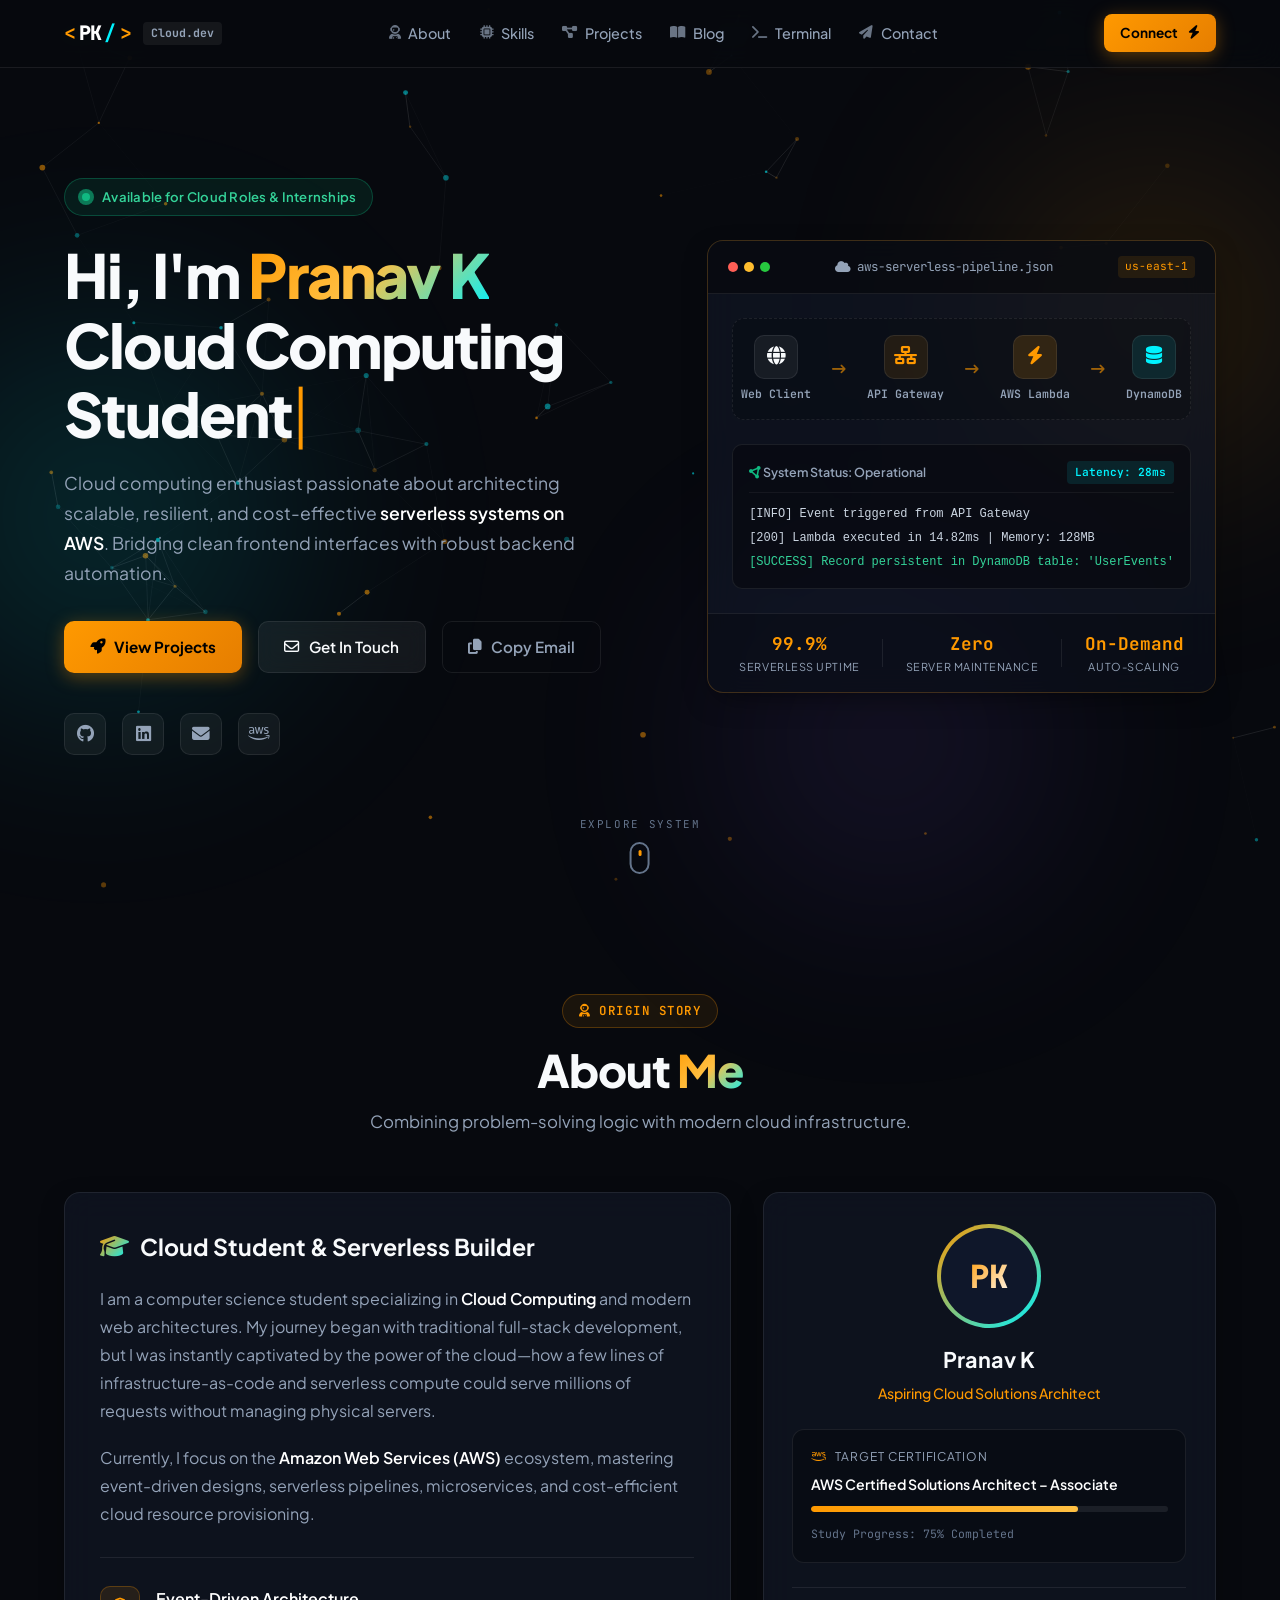
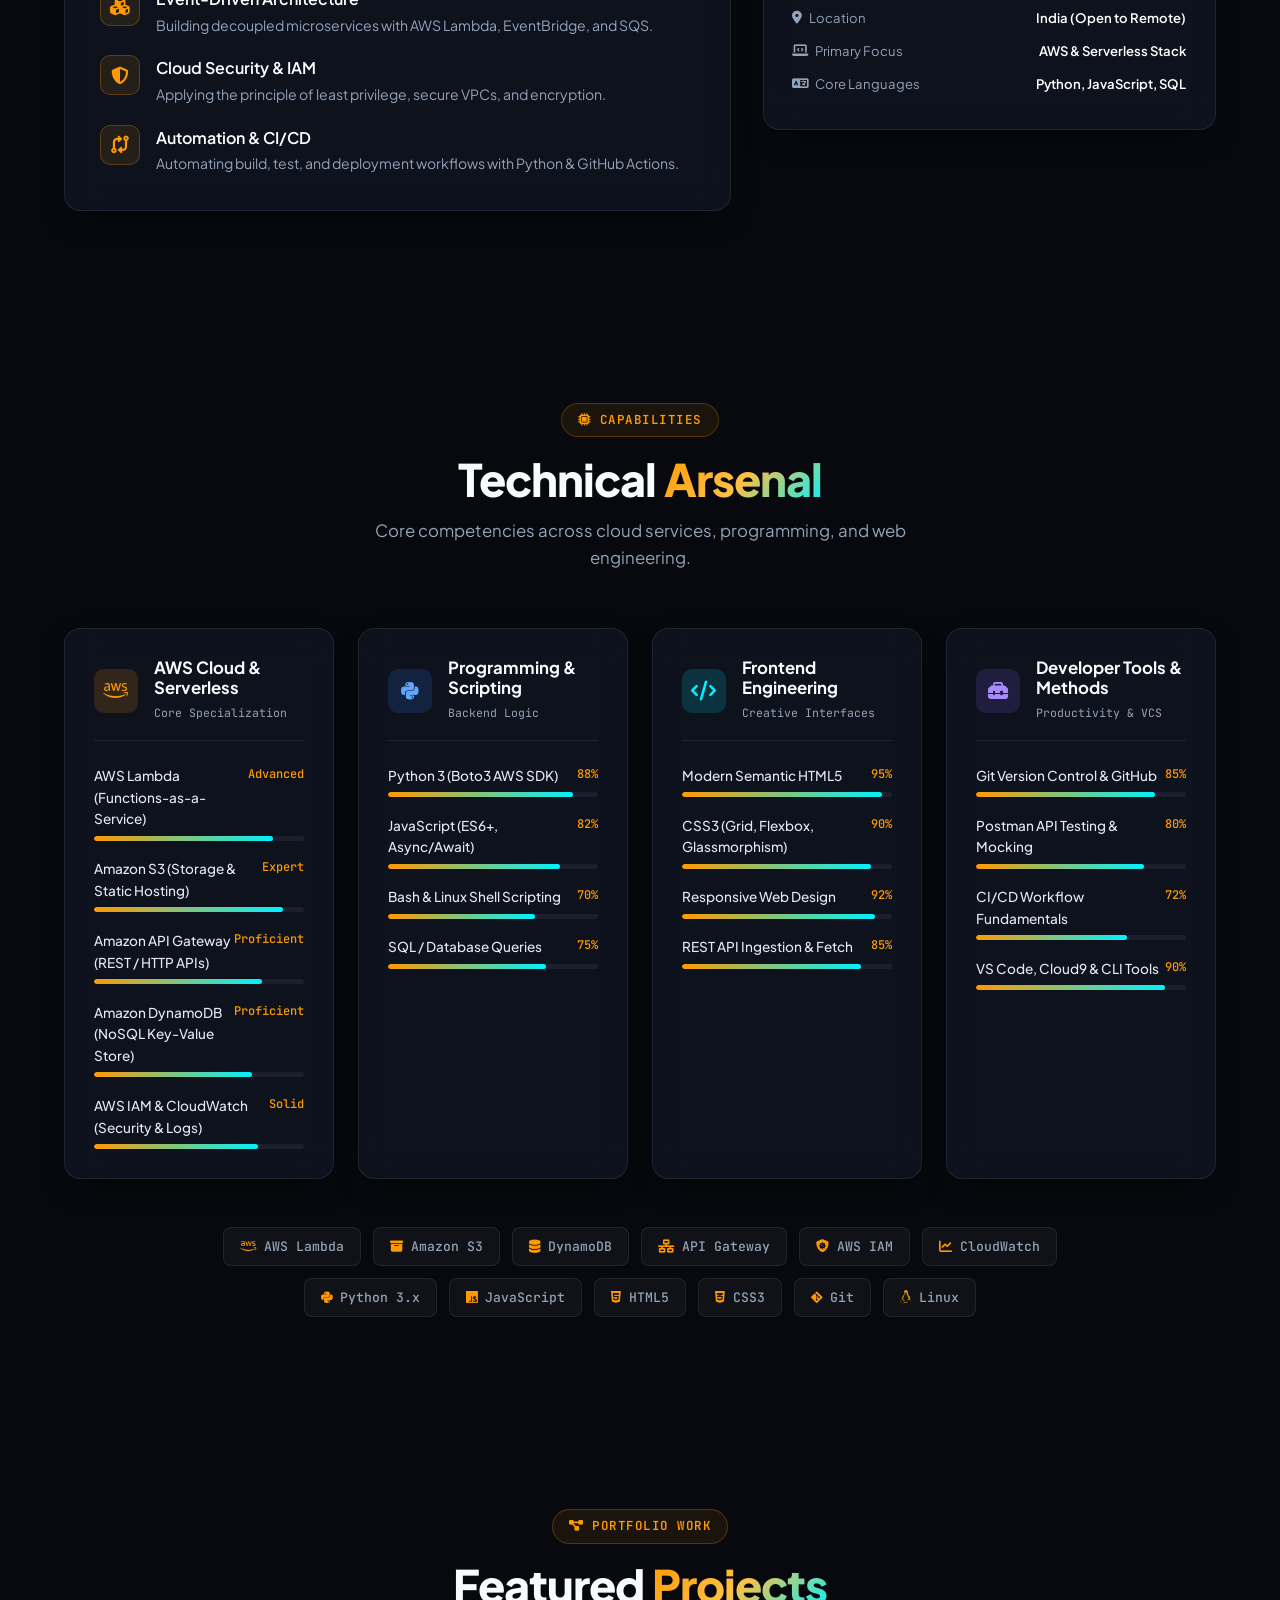
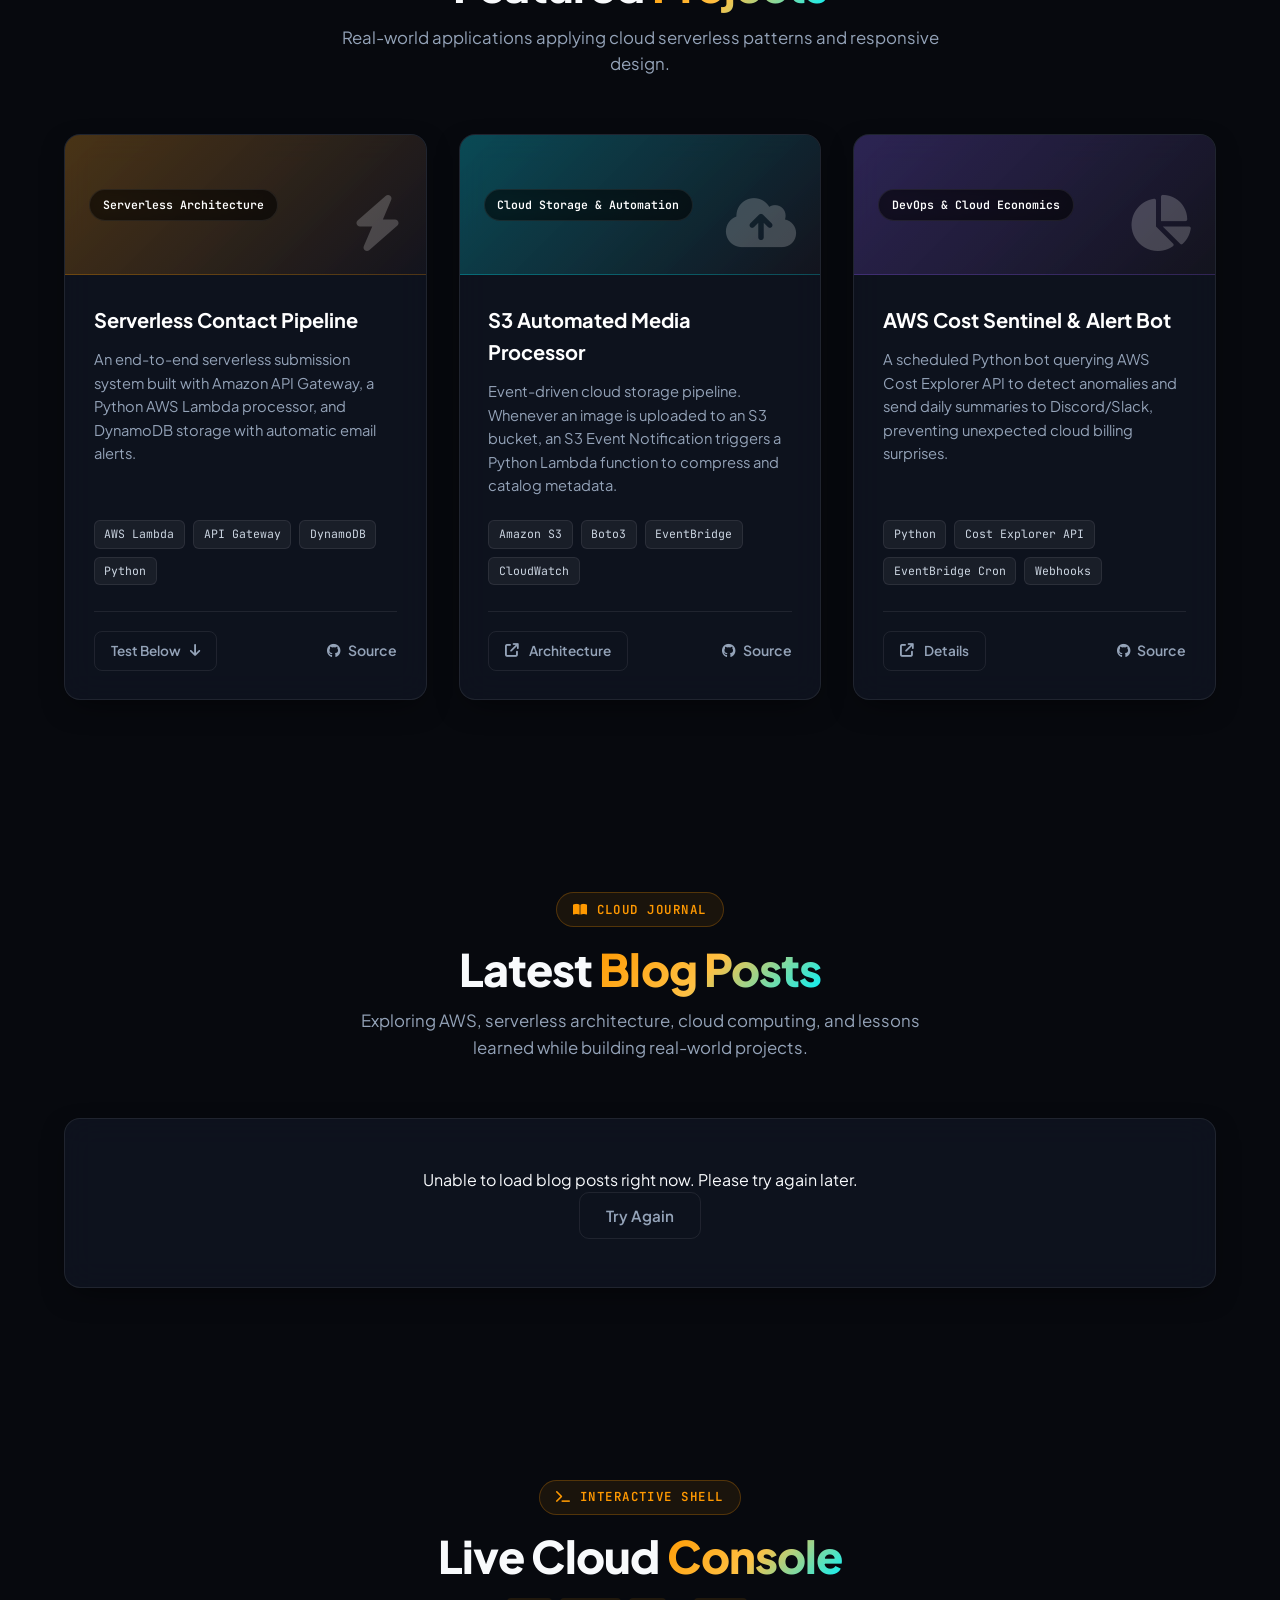
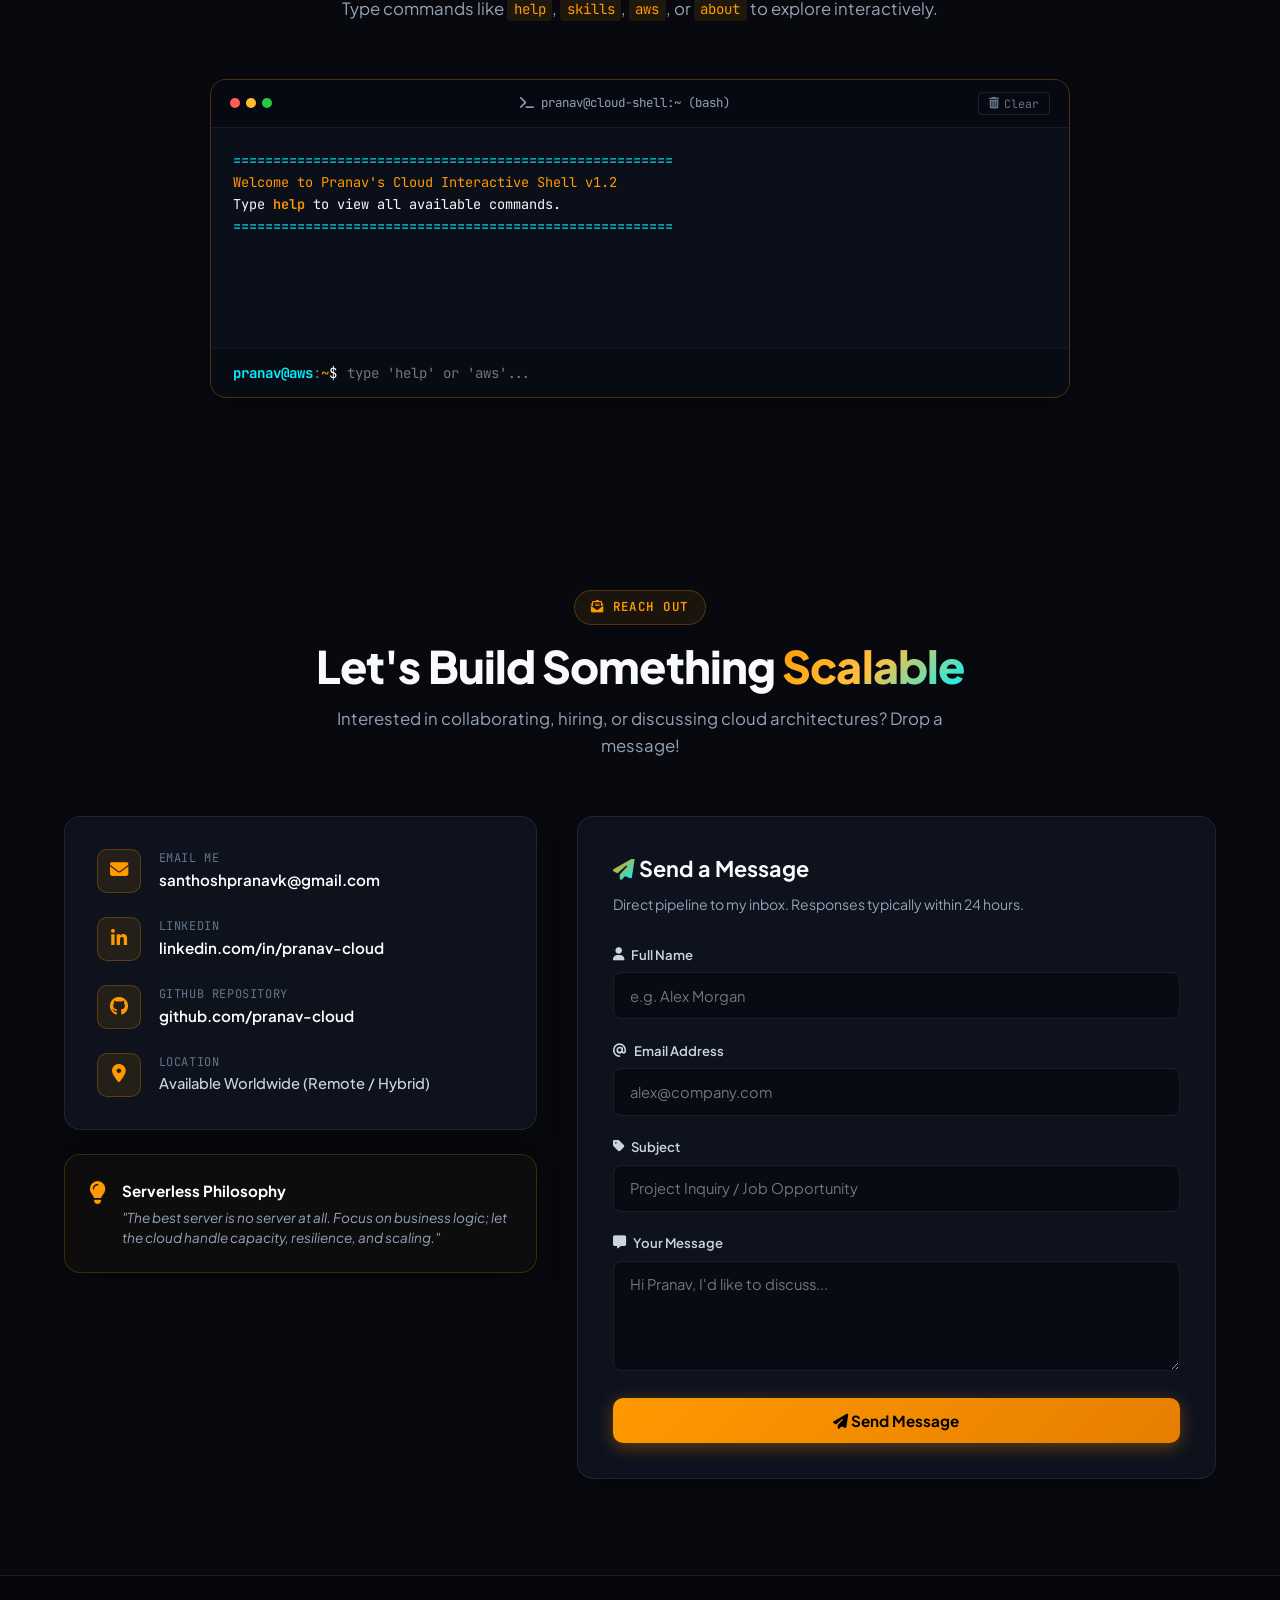
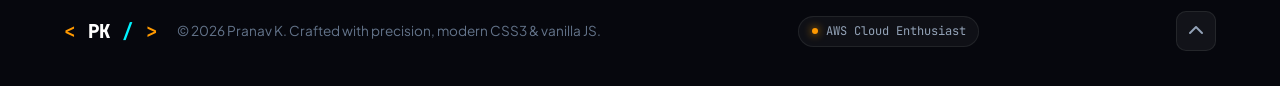
==== commit 8f8942fe: "Add AWS Cognito authentication and admin dashboard" ====
--- a/index.html
+++ b/index.html
@@ -823,5 +823,6 @@
 
   <!-- JavaScript -->
   <script src="script.js"></script>
+  <script src="auth.js" defer></script>
 </body>
 </html>
